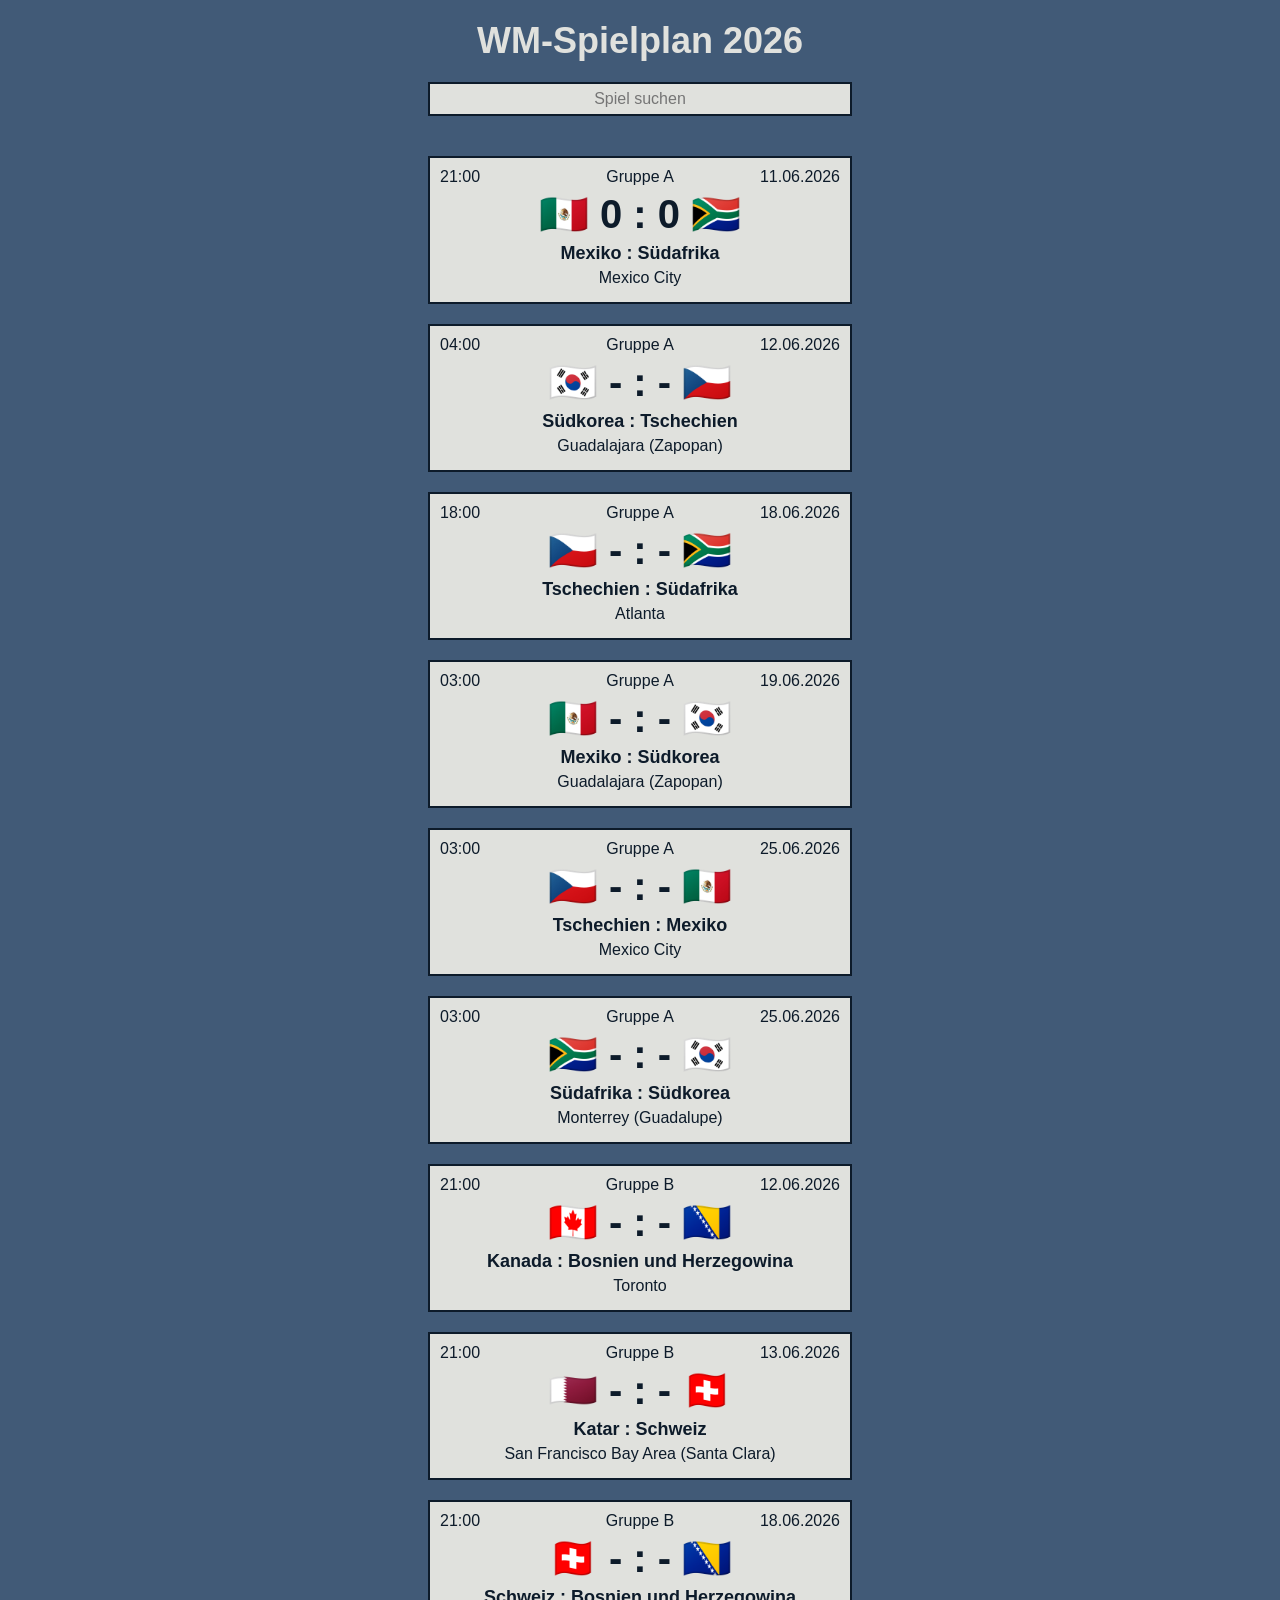
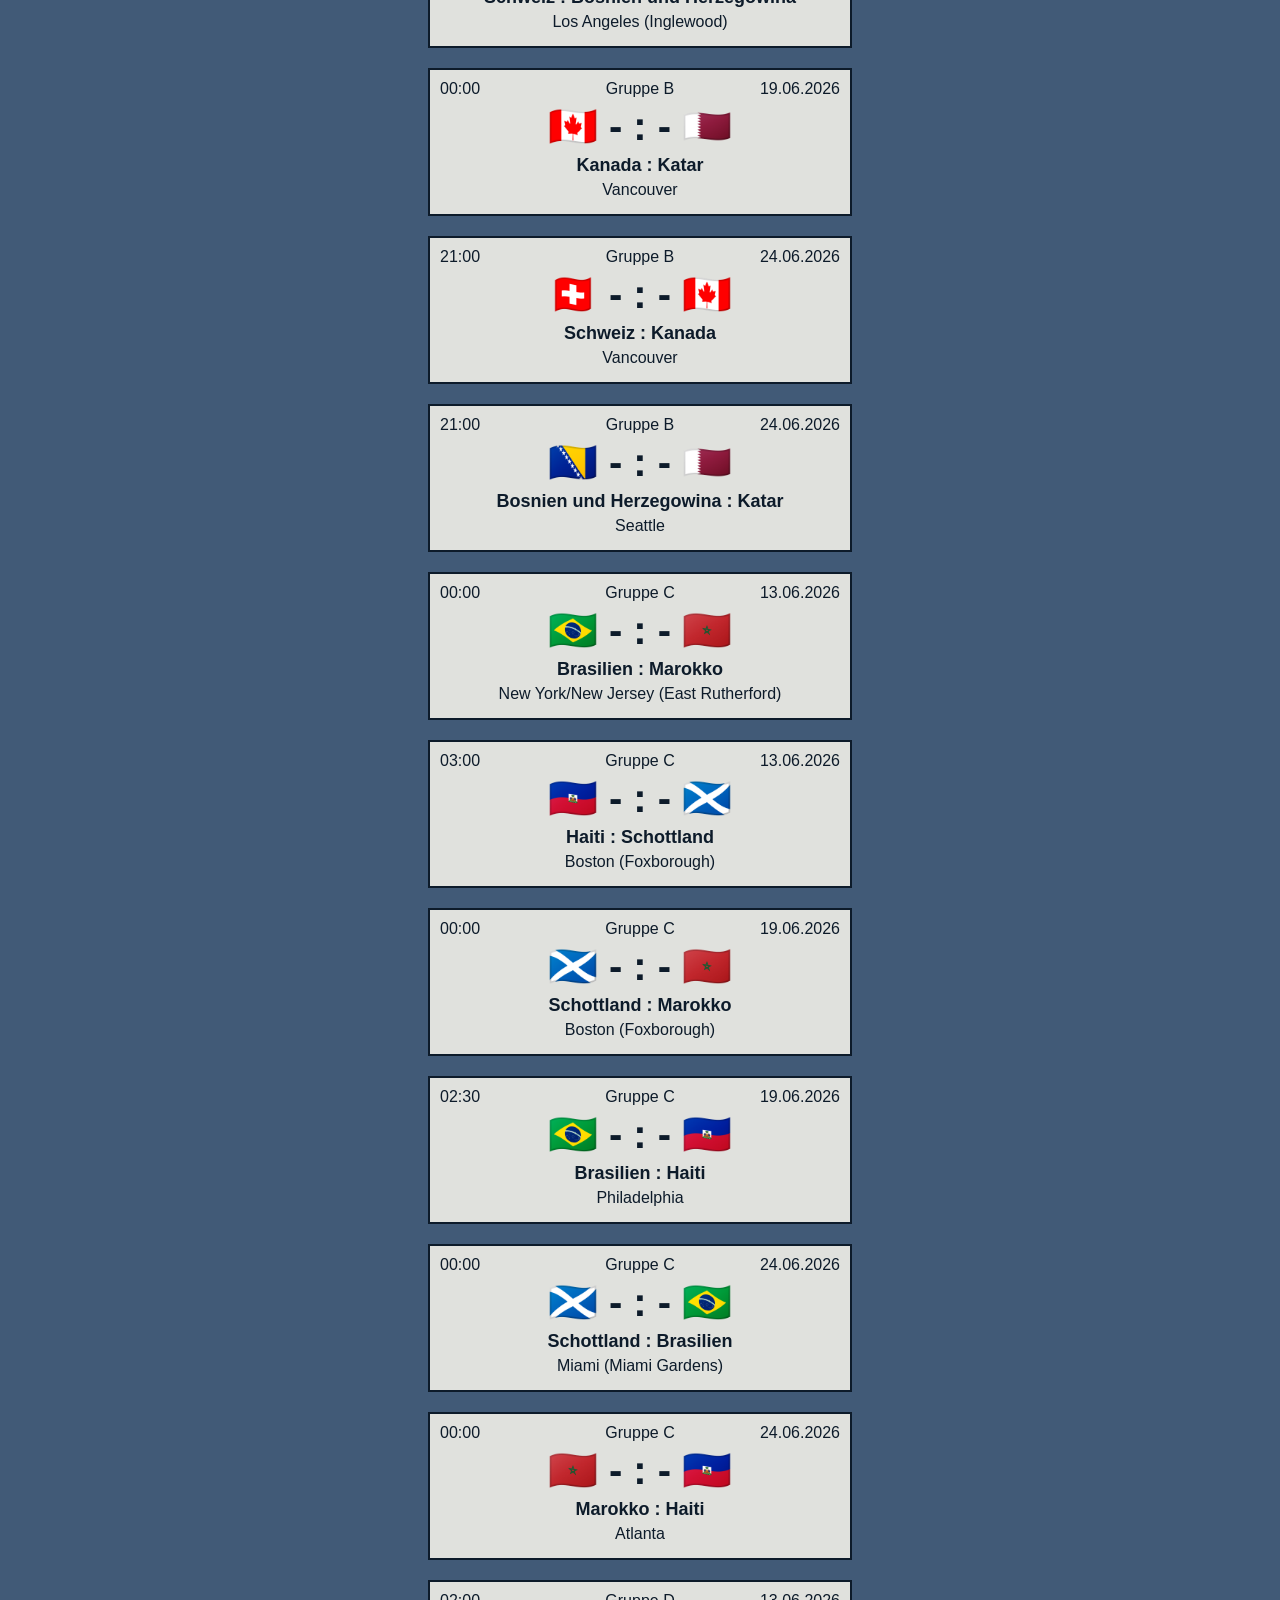
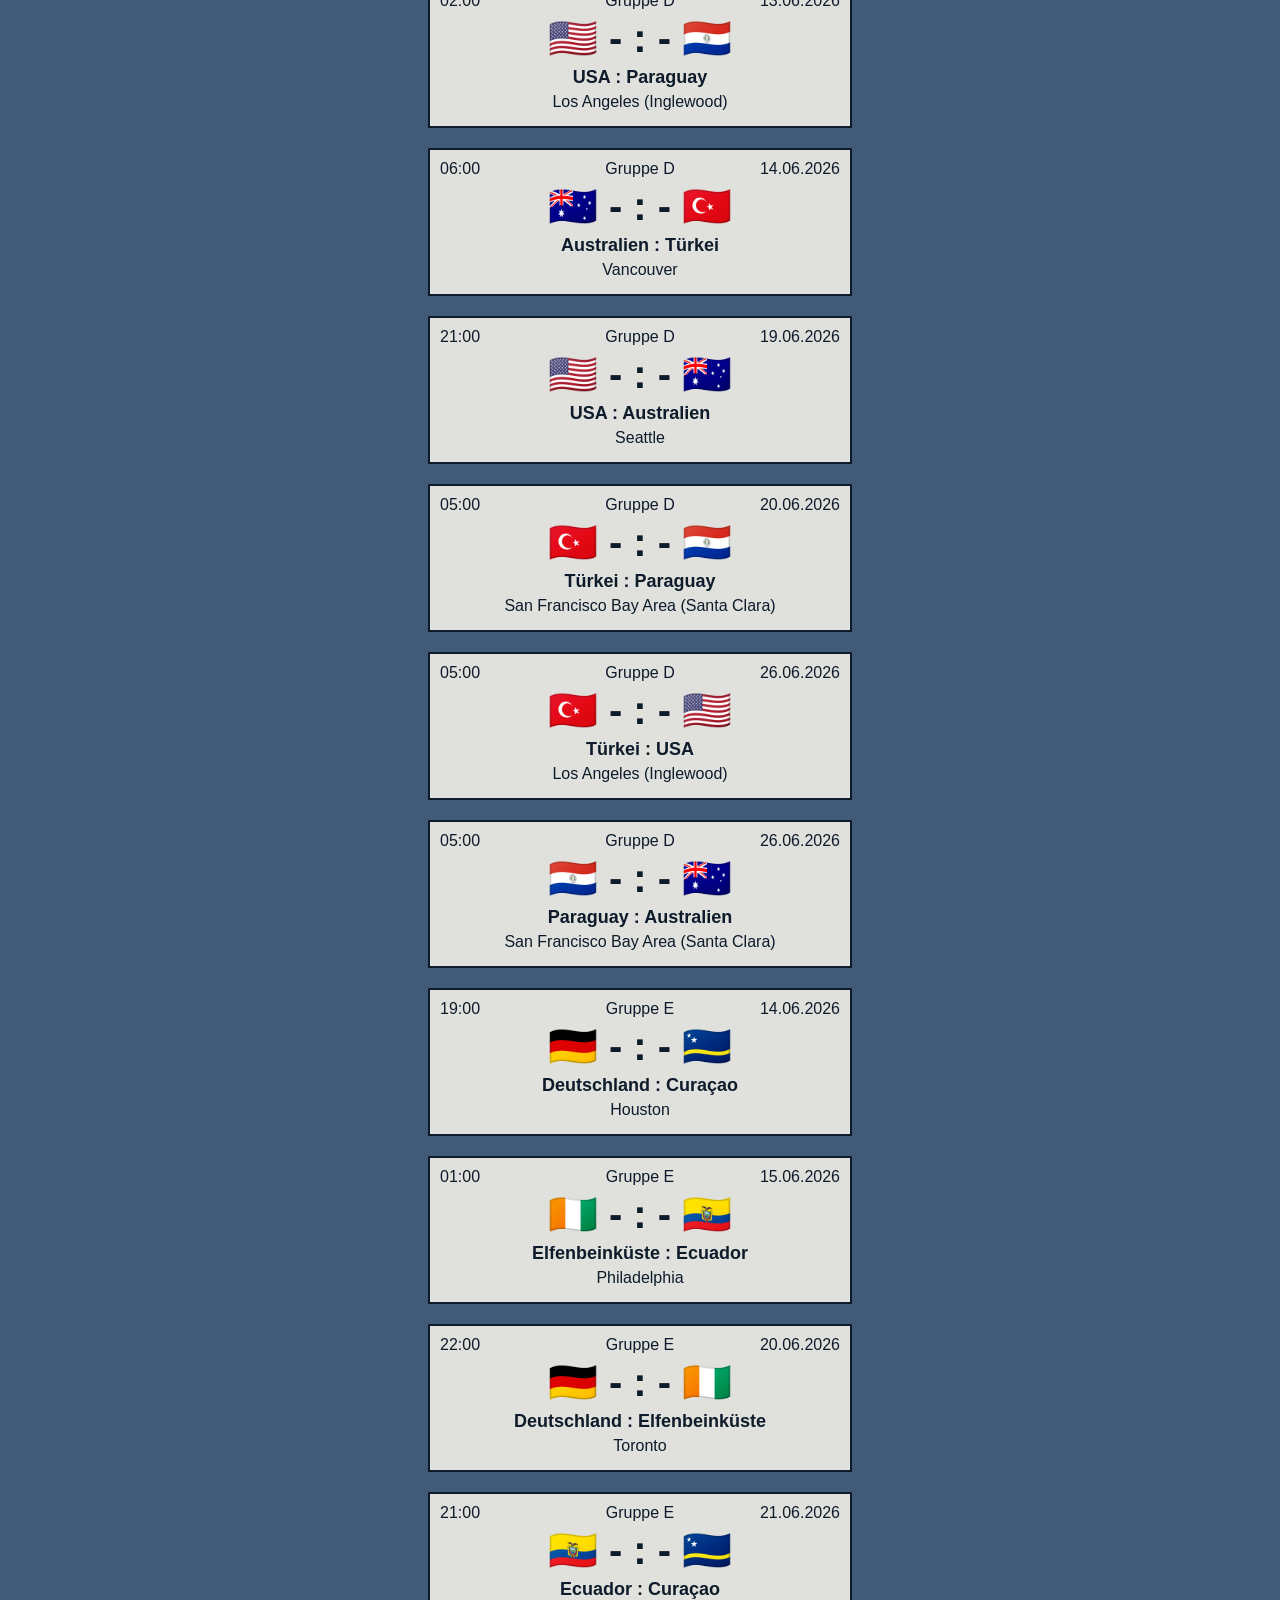
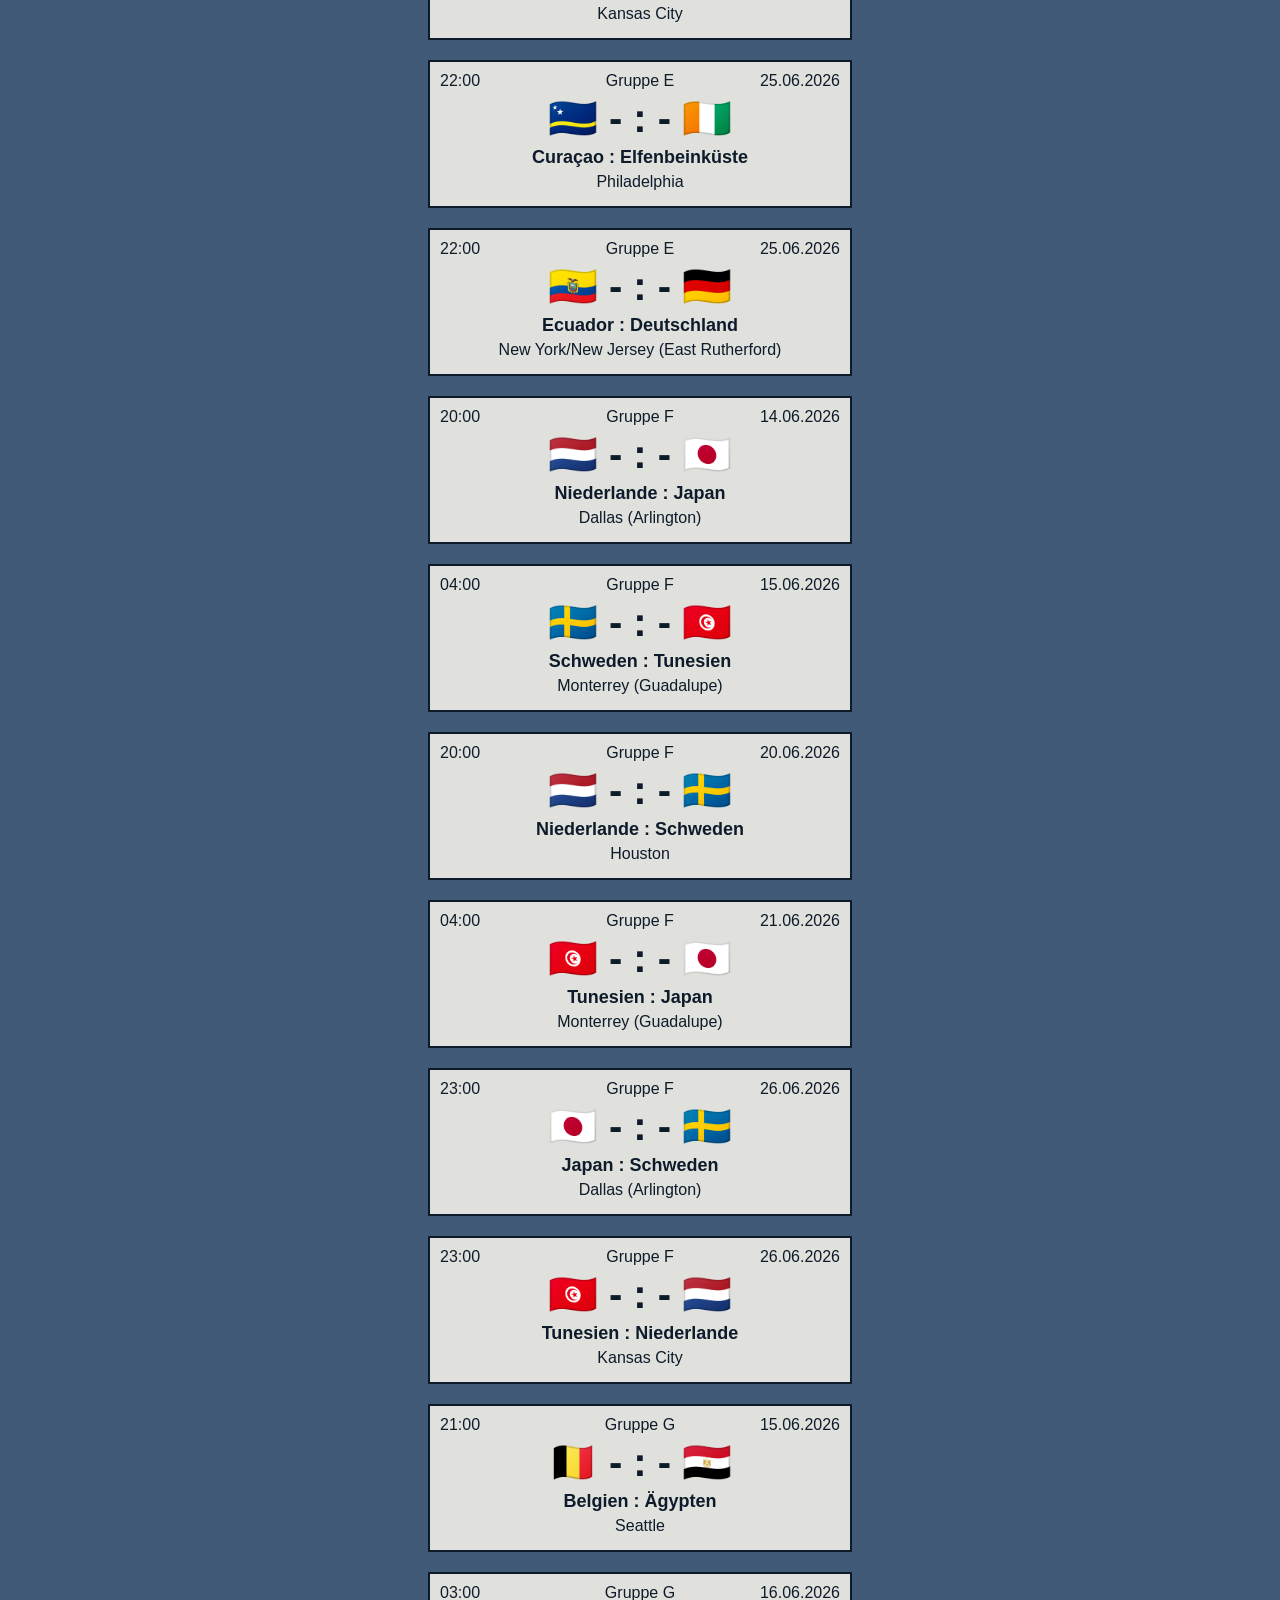
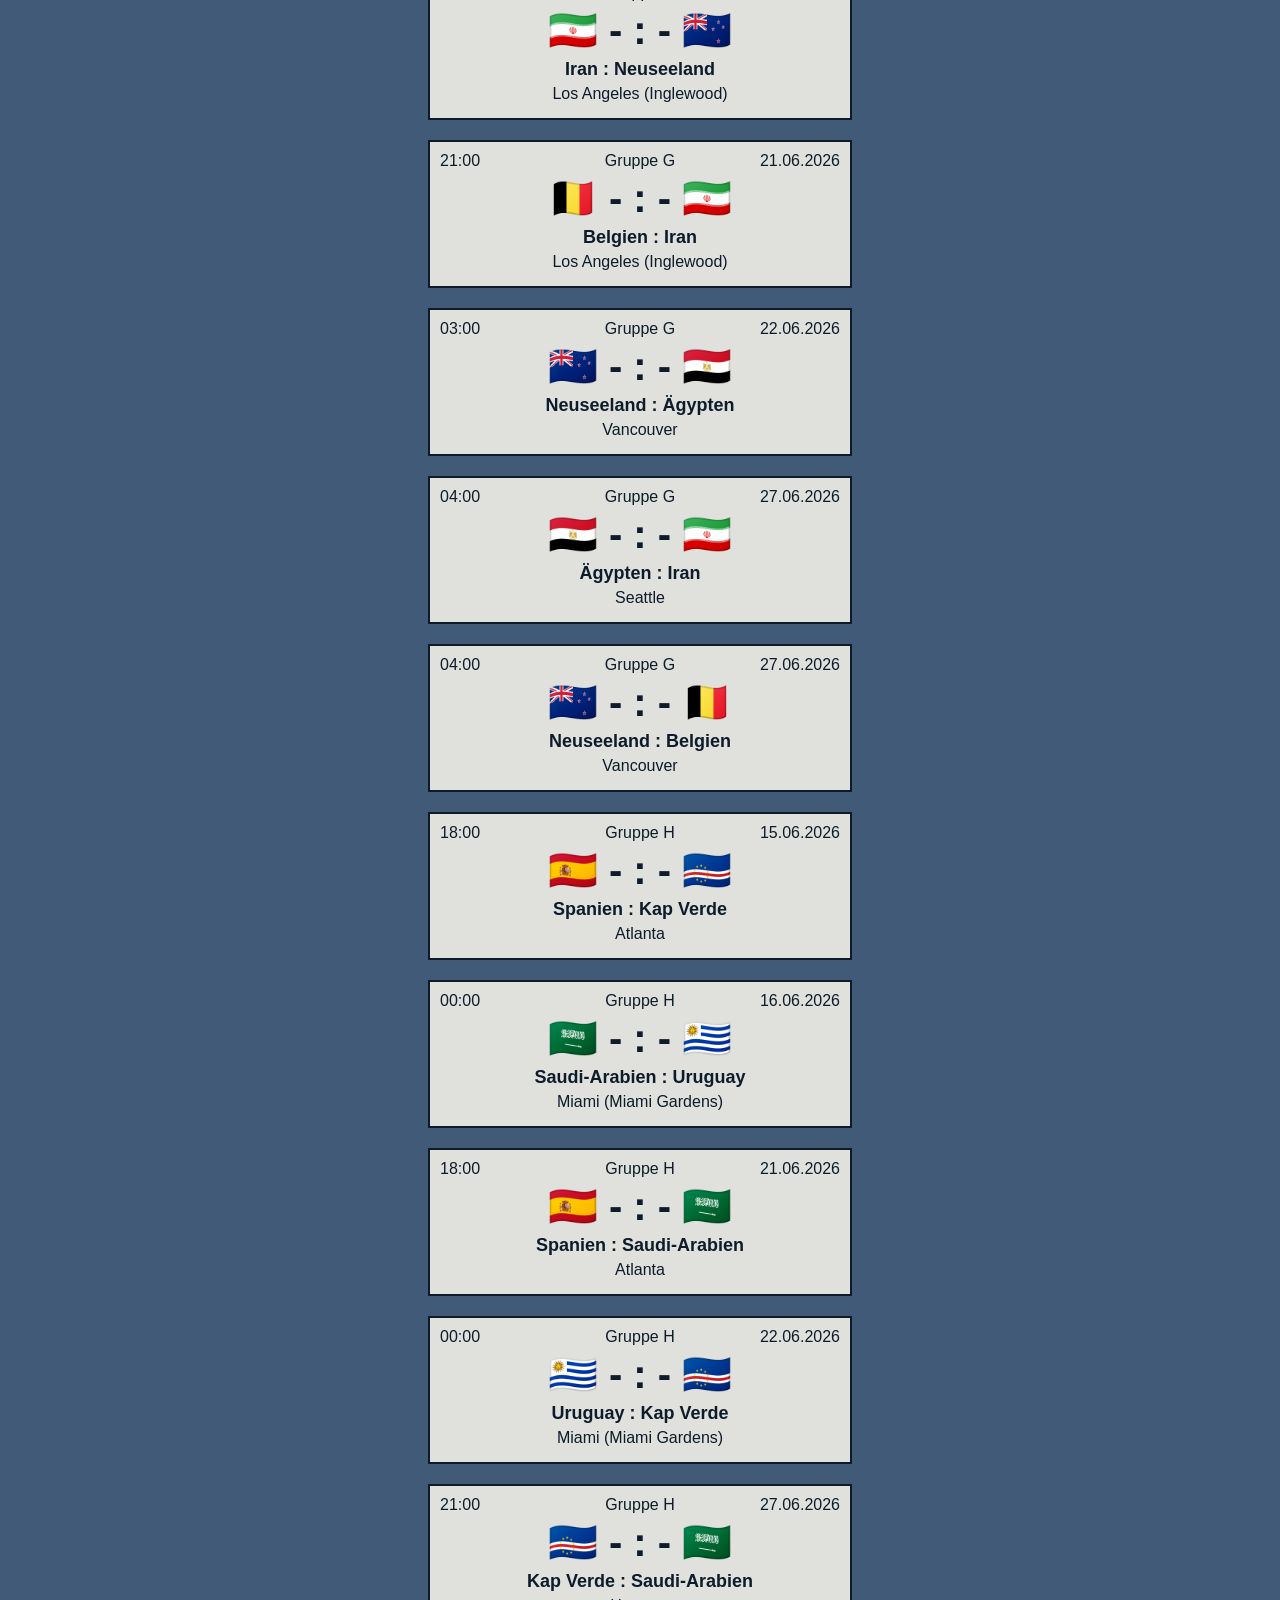
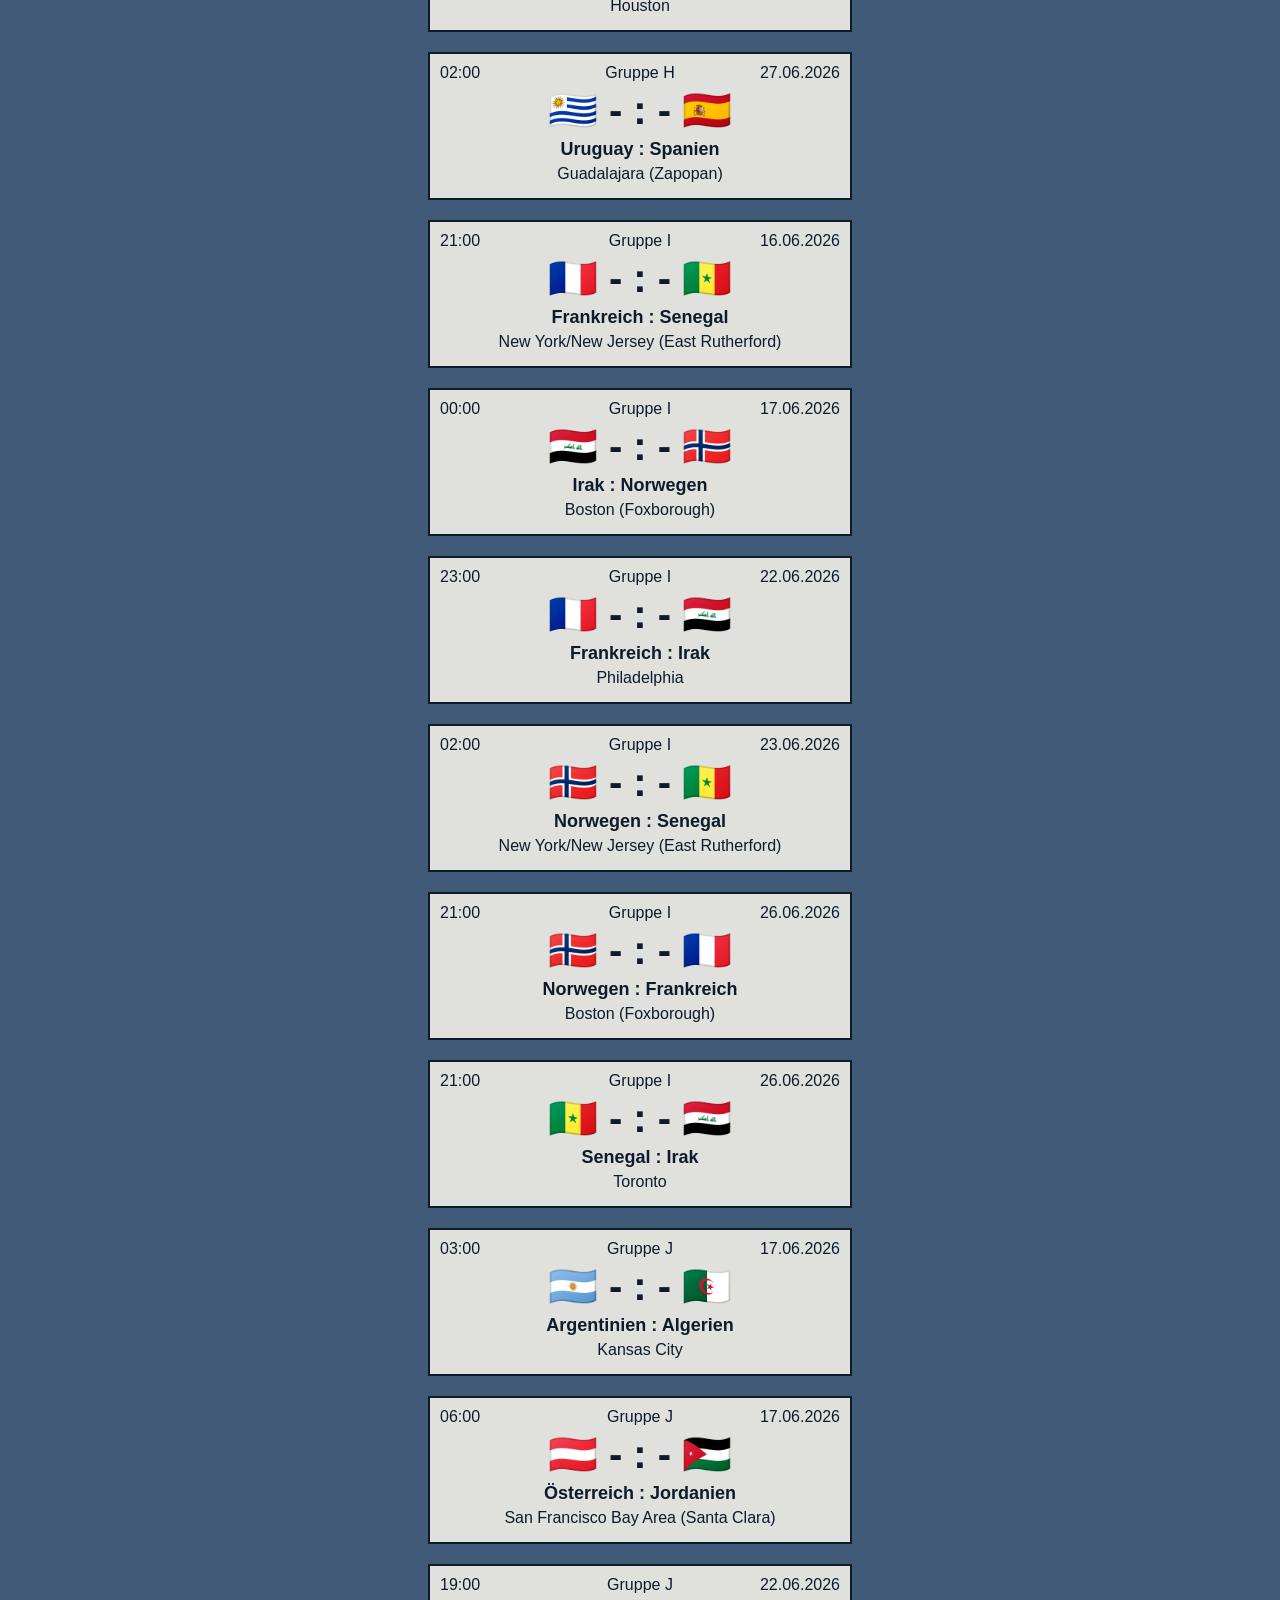
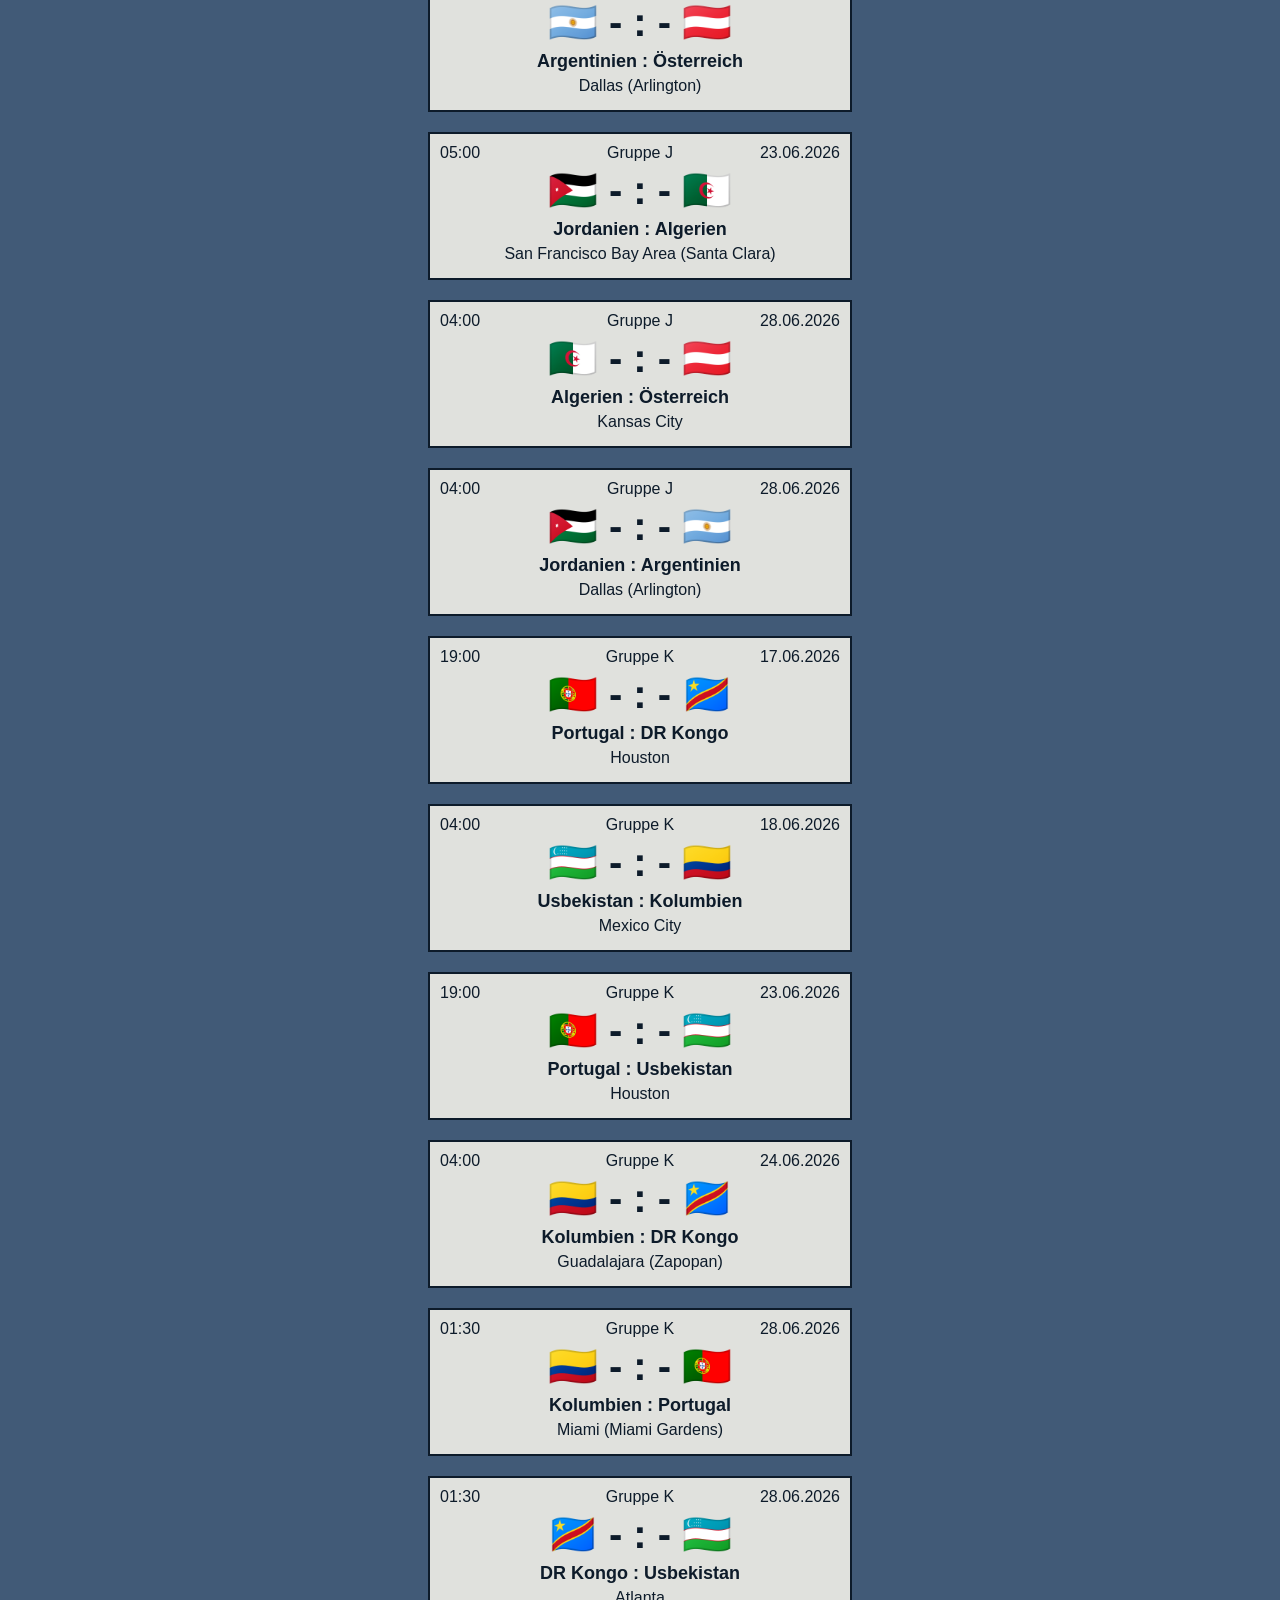
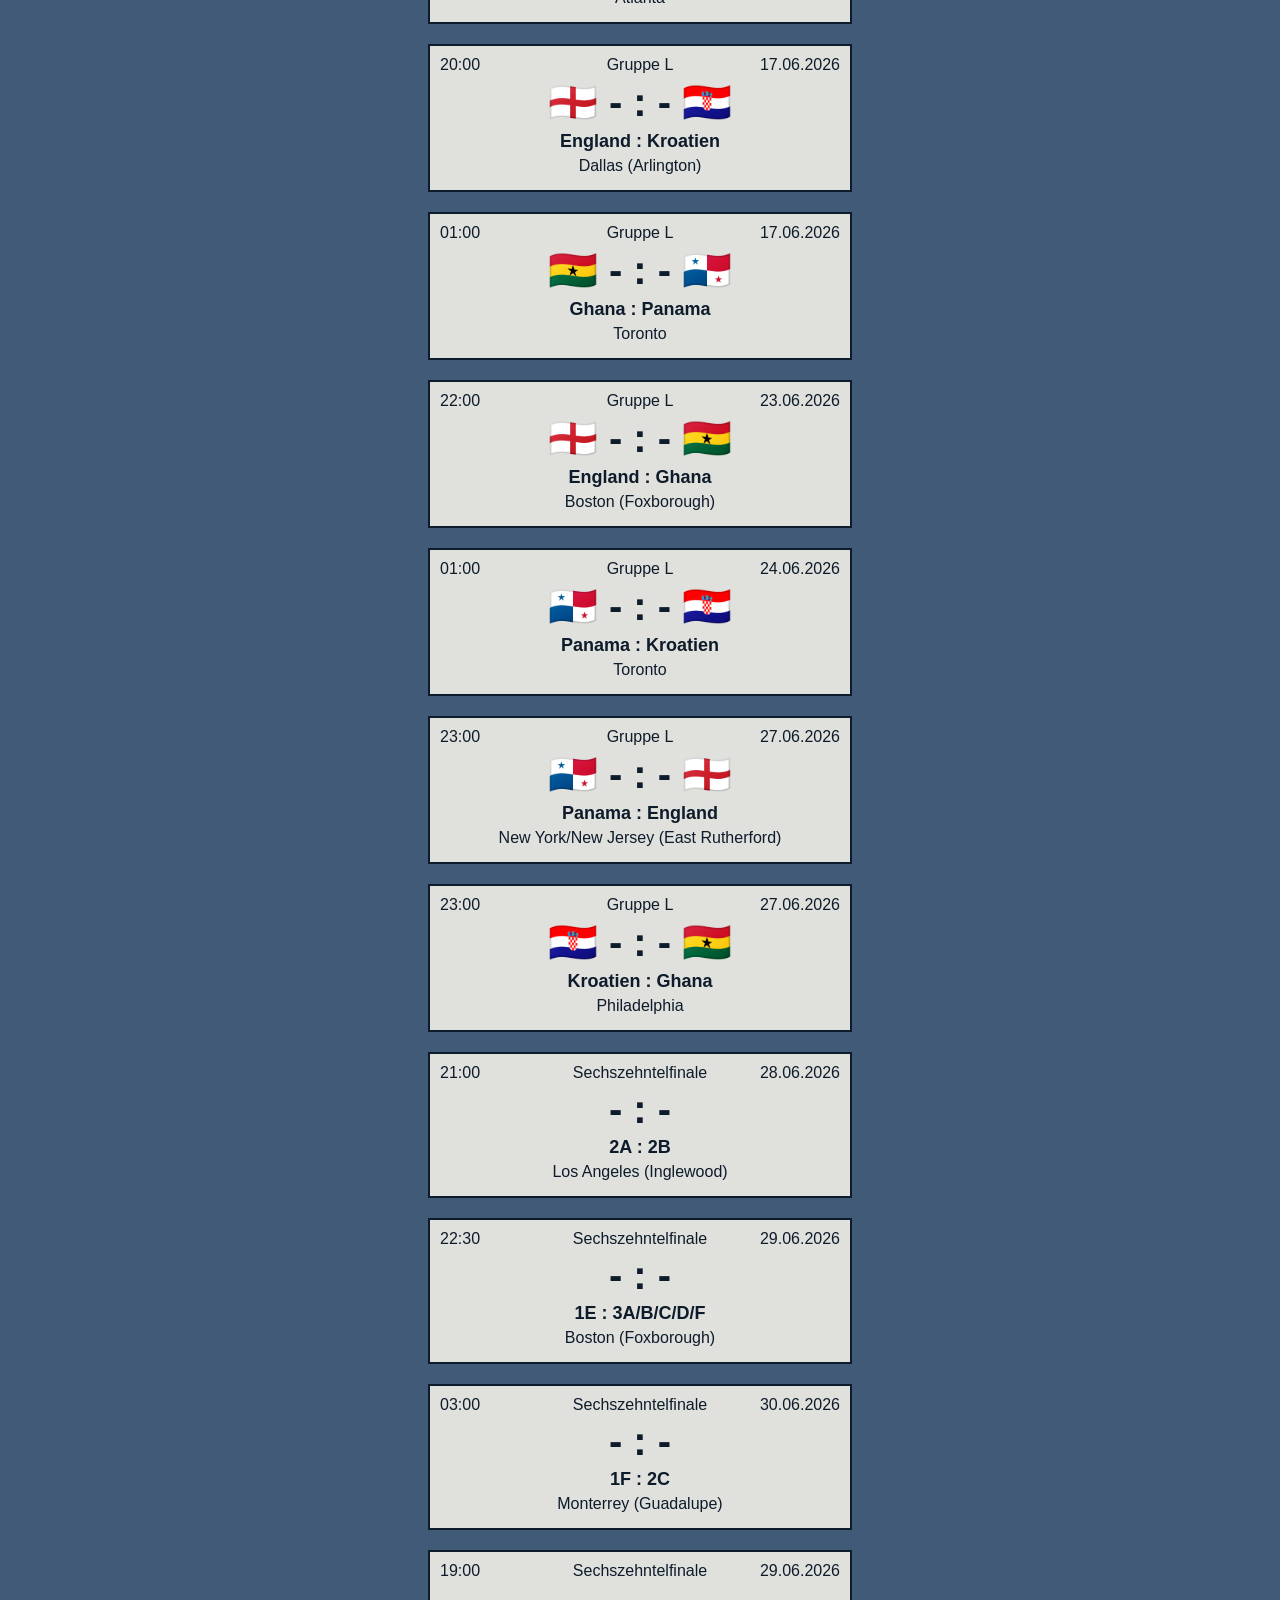
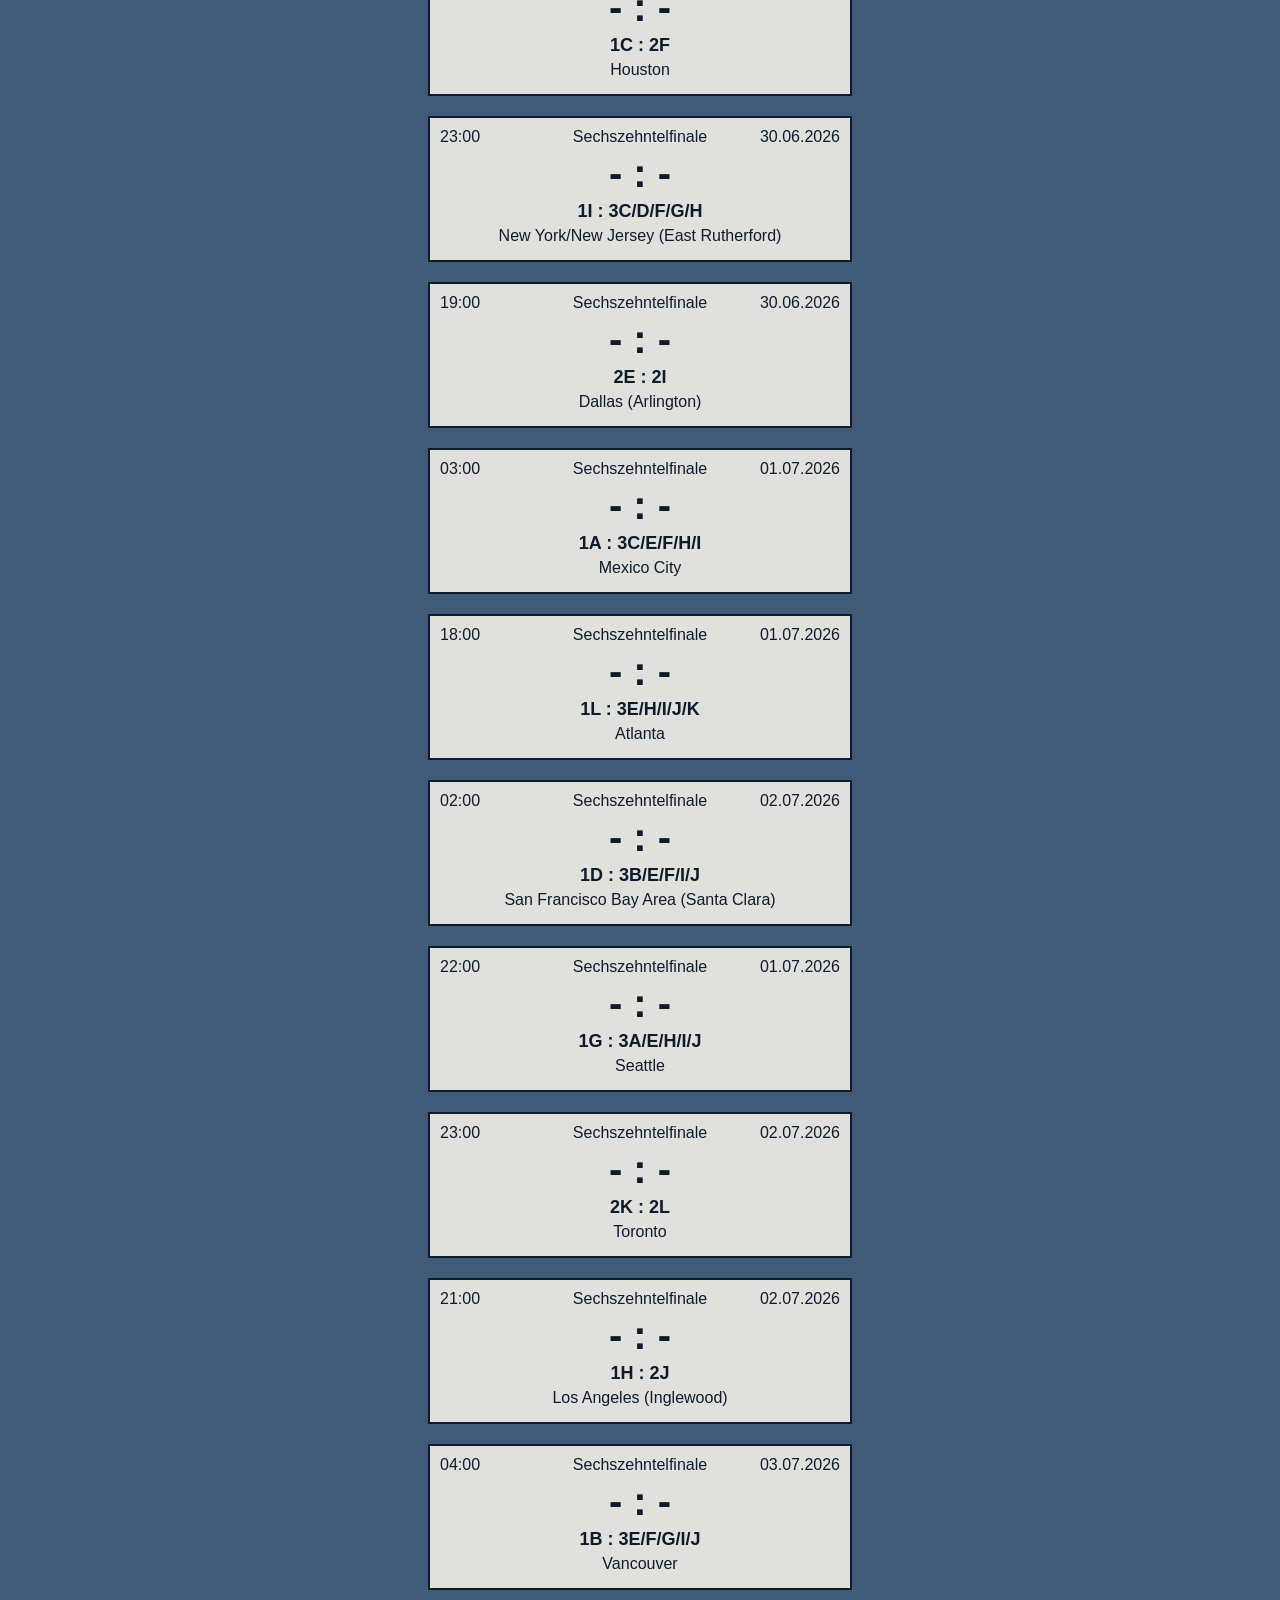
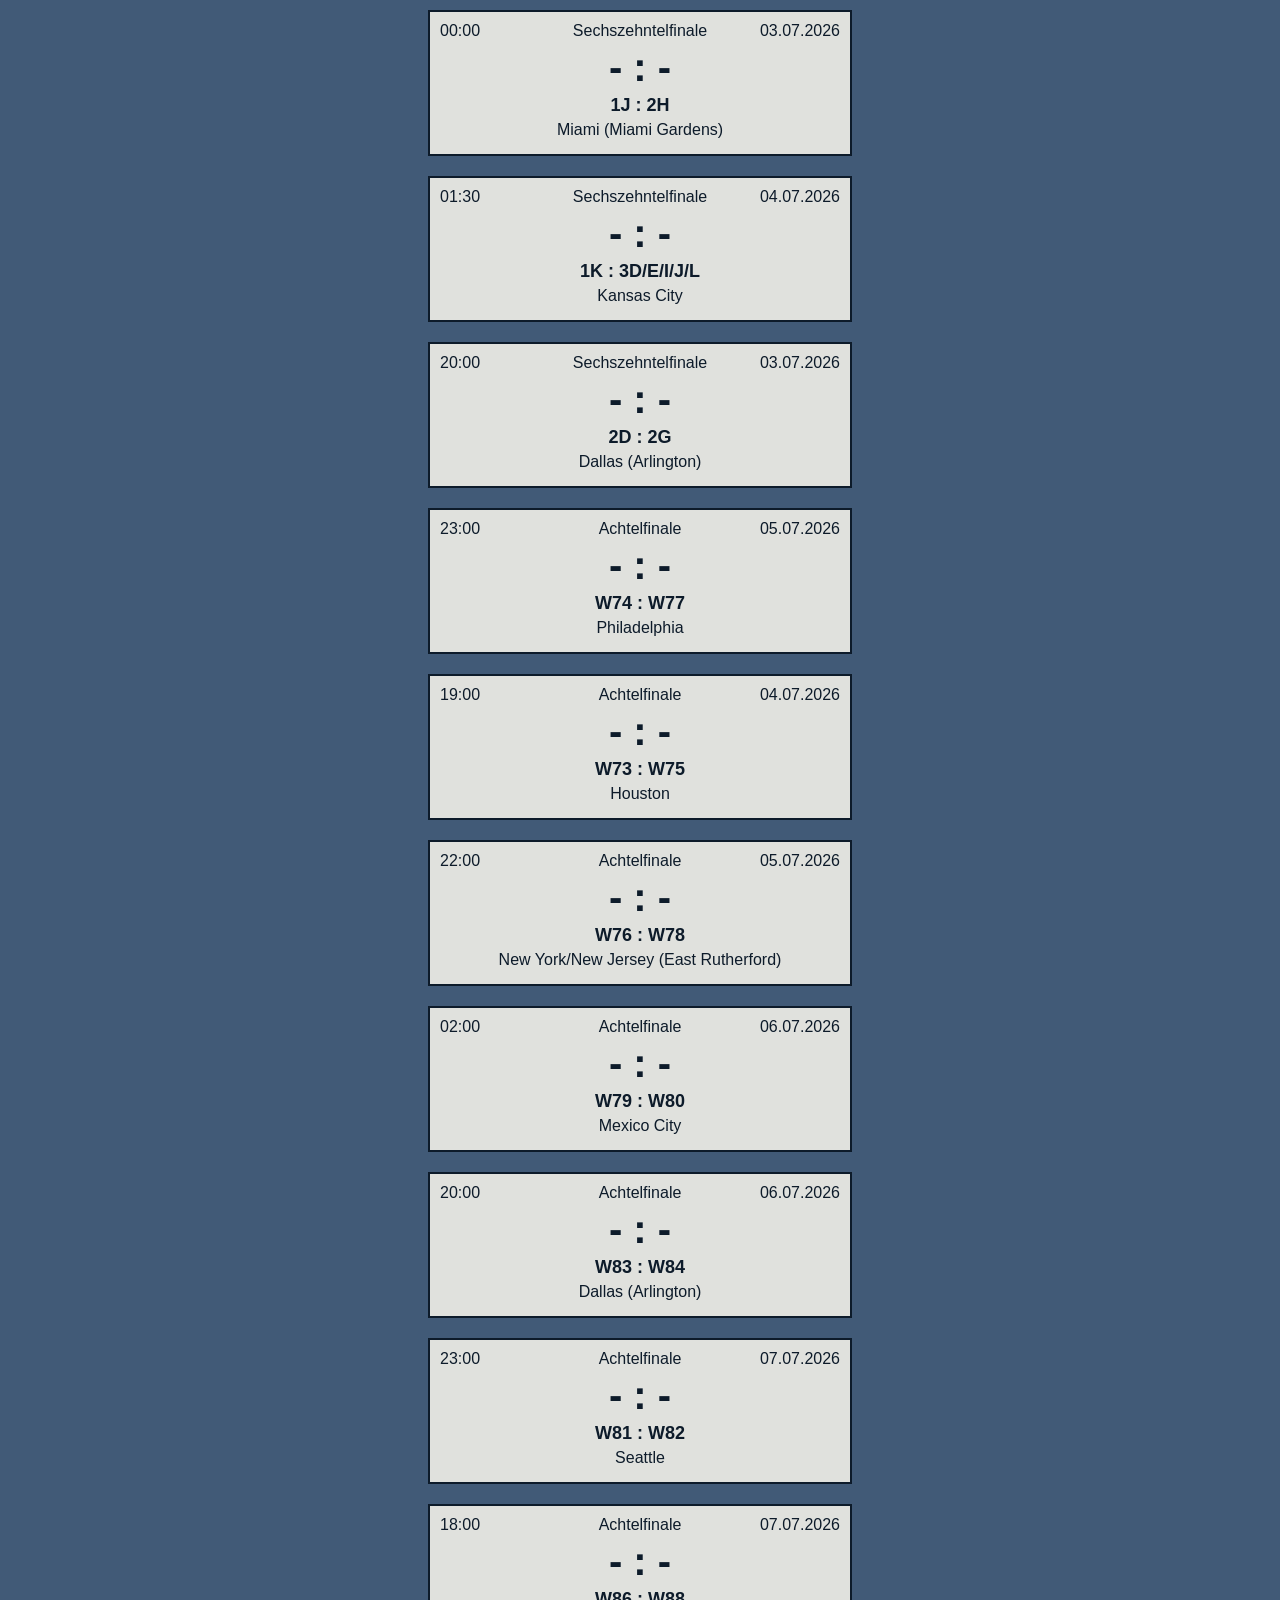
==== index.html @ e2667f1f "basic website structure" ====
<!doctype html>
<html lang="de">
  <head>
    <meta charset="UTF-8" />
    <meta name="viewport" content="width=device-width, initial-scale=1.0" />
    <title>WM-Spielplan 2026</title>
    <link rel="stylesheet" href="style.css" />
    <script src="script.js" defer></script>
  </head>
  <body>
    <header>
      <h1>WM-Spielplan 2026</h1>
      <input id="search-input" type="text" placeholder="Spiel suchen" />
    </header>
    <main>
      <div id="matches-container"></div>
    </main>
  </body>
</html>
---- style.css ----
:root {
  --color-primary: #0d1b2a;
  --color-secondary: #e0e1dd;
  --color-background: #415a77;
}

body {
  margin: 0;
  min-height: 100vh;
  background-color: var(--color-background);
  display: flex;
  align-items: center;
  flex-direction: column;
  text-align: center;
  font-family: "Arial", sans-serif;
  color: var(--color-primary);
}

body h1 {
  margin: 20px 0;
  font-size: 36px;
  color: var(--color-secondary);
}

#search-input {
  width: 400px;
  height: 10px;
  padding: 10px;
  margin-bottom: 20px;
  font-size: 16px;
  text-align: center;
  background-color: var(--color-secondary);
  border: 2px solid var(--color-primary);
}
.match-card {
  background-color: var(--color-secondary);
  width: 400px;
  padding: 10px;
  margin: 20px;
  border: 2px solid var(--color-primary);
}

.match-card h2 {
  margin: 5px 0;
  font-size: 40px;
}

.match-card h4 {
  margin: 5px 0;
  font-size: 18px;
}

.match-card p {
  margin: 5px 0;
  font-size: 16px;
}

.card-header {
  position: relative;
  display: flex;
  justify-content: space-between;
  align-items: center;
}

.time {
  justify-content: left;
}

.round {
  position: absolute;
  left: 50%;
  transform: translateX(-50%);
}

.date {
  justify-content: right;
}
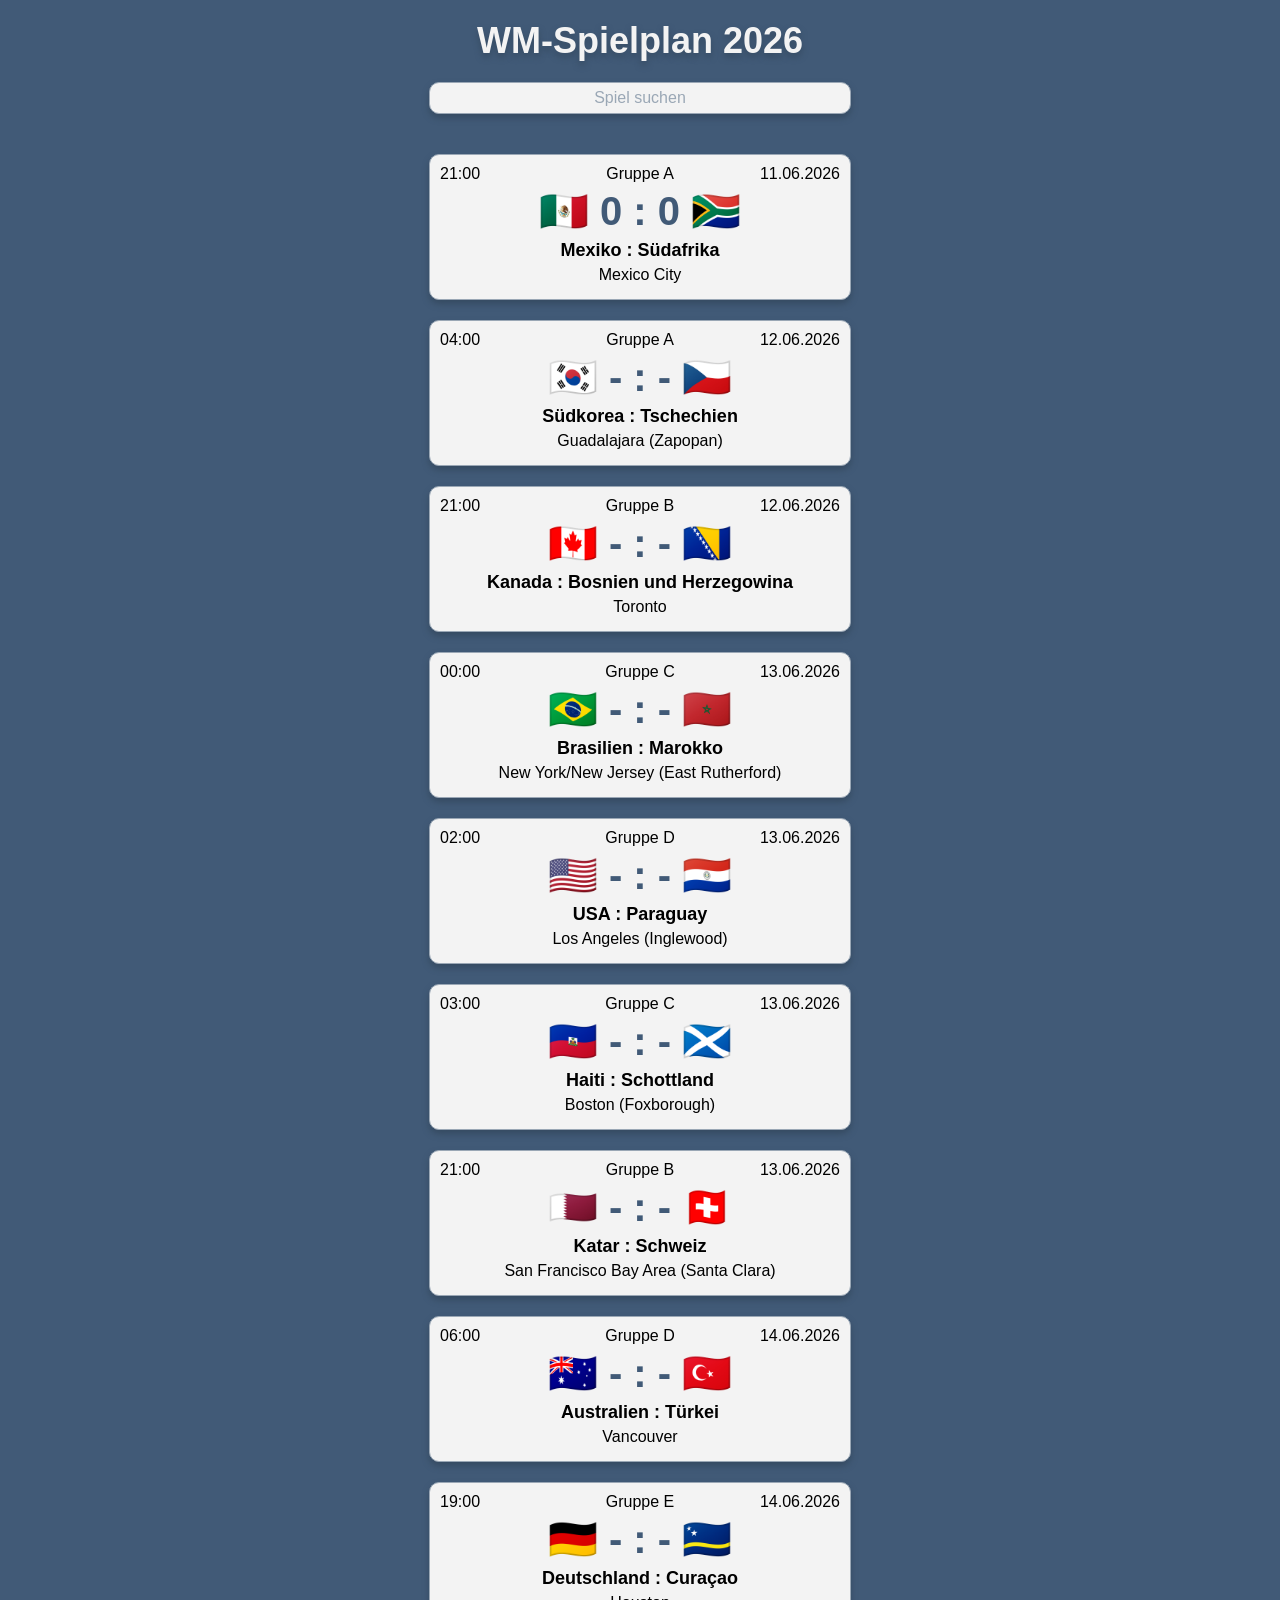
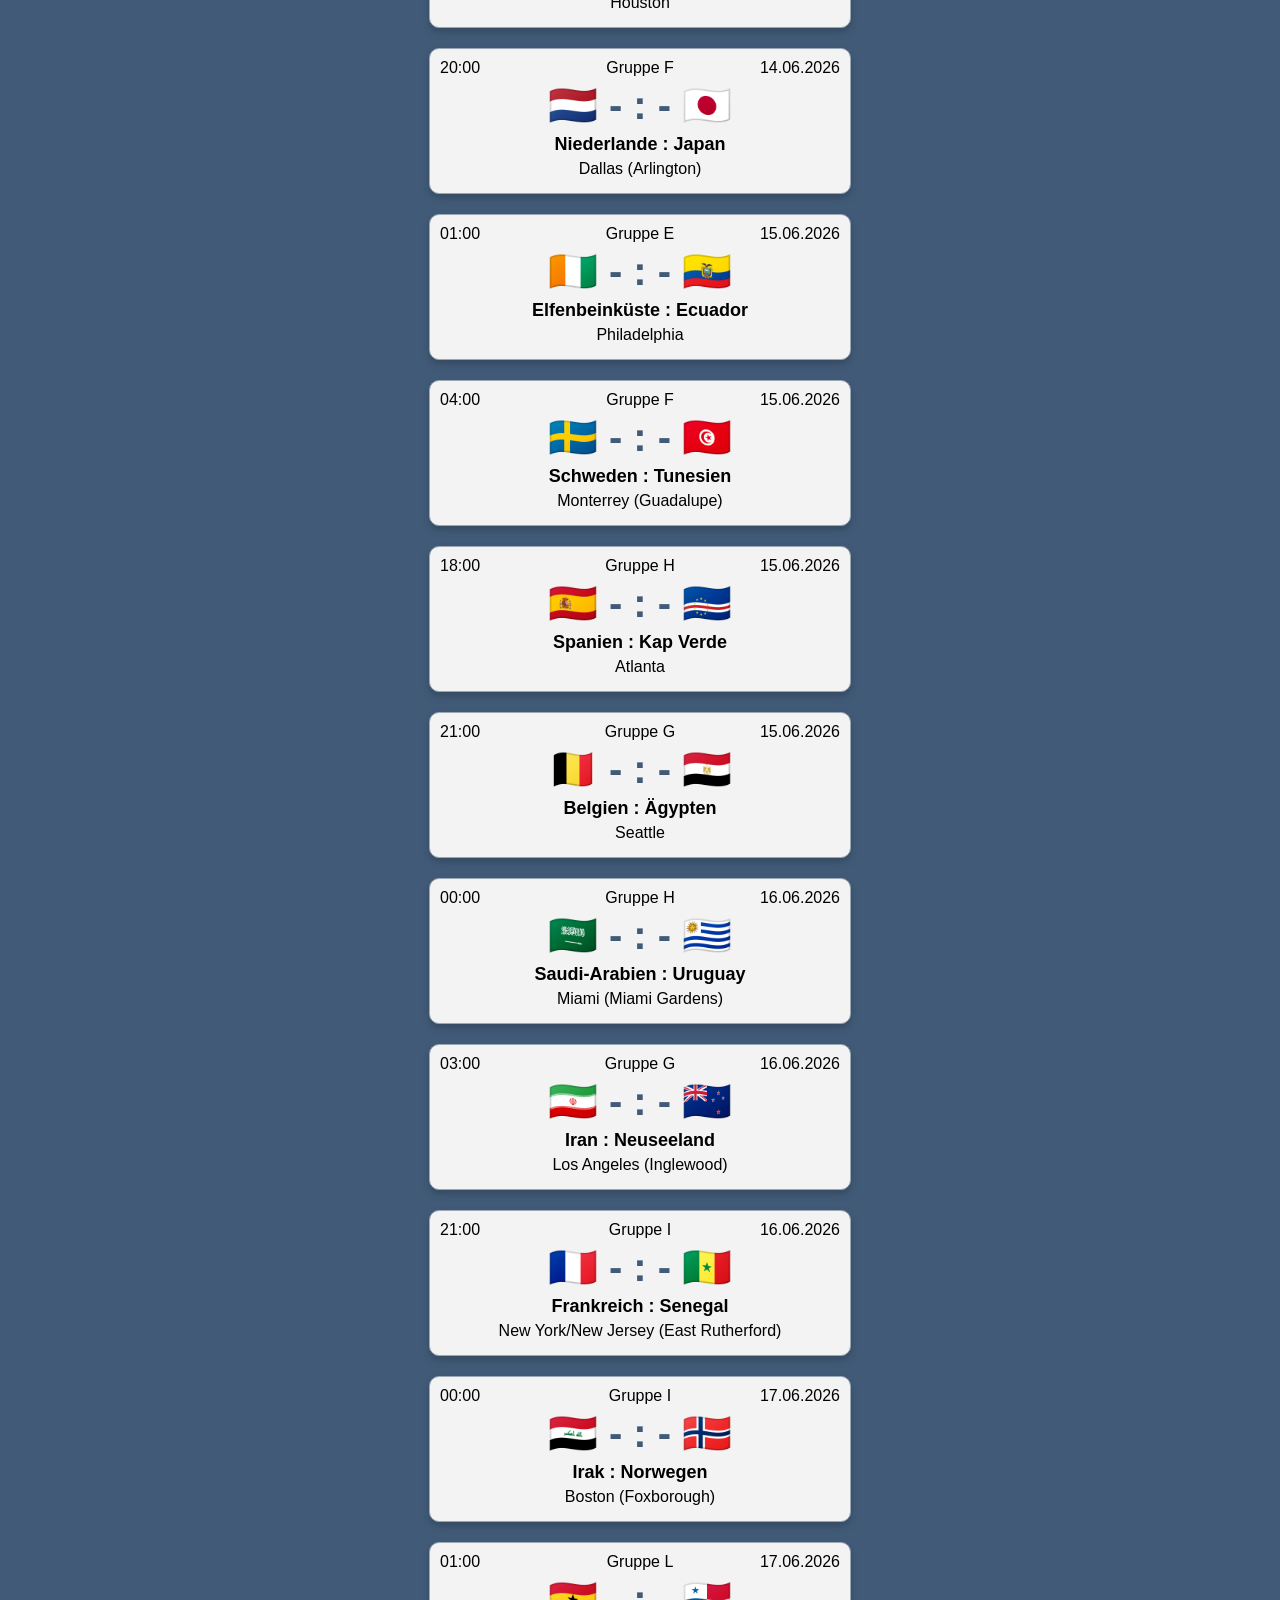
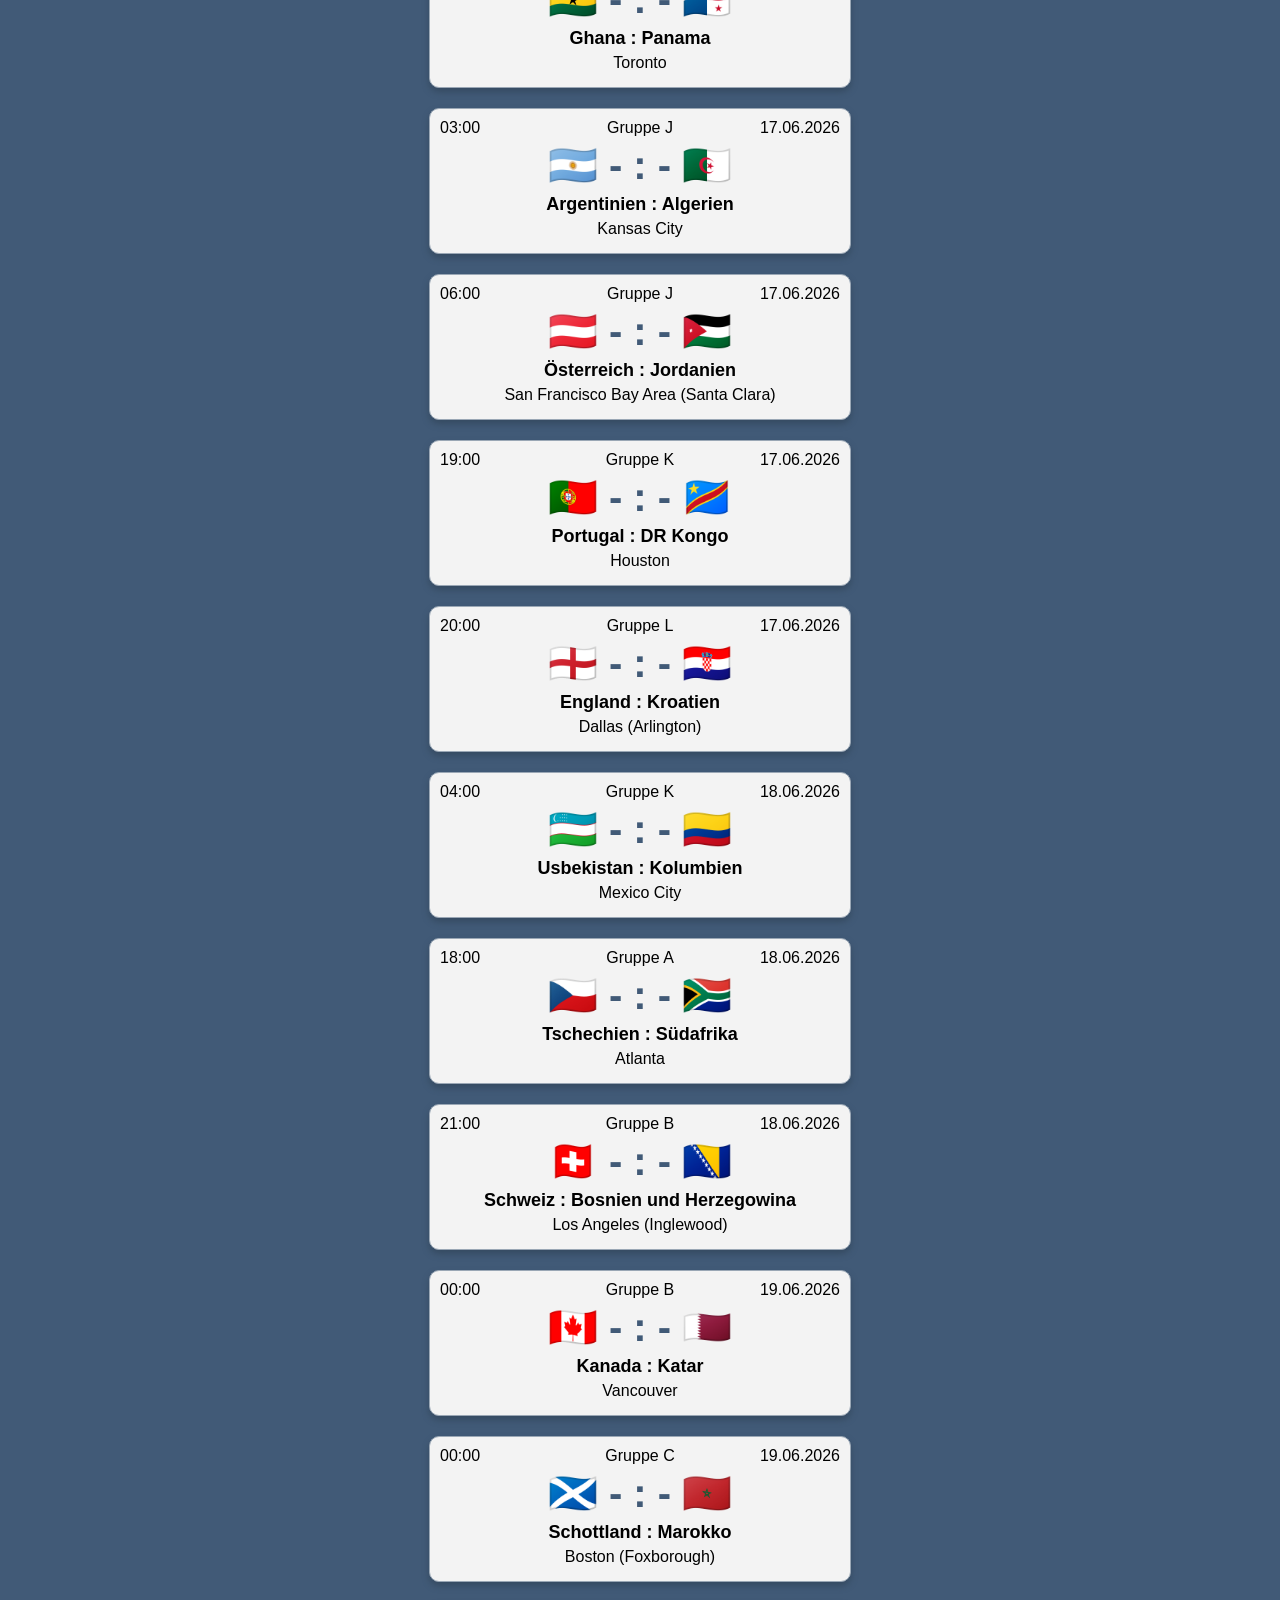
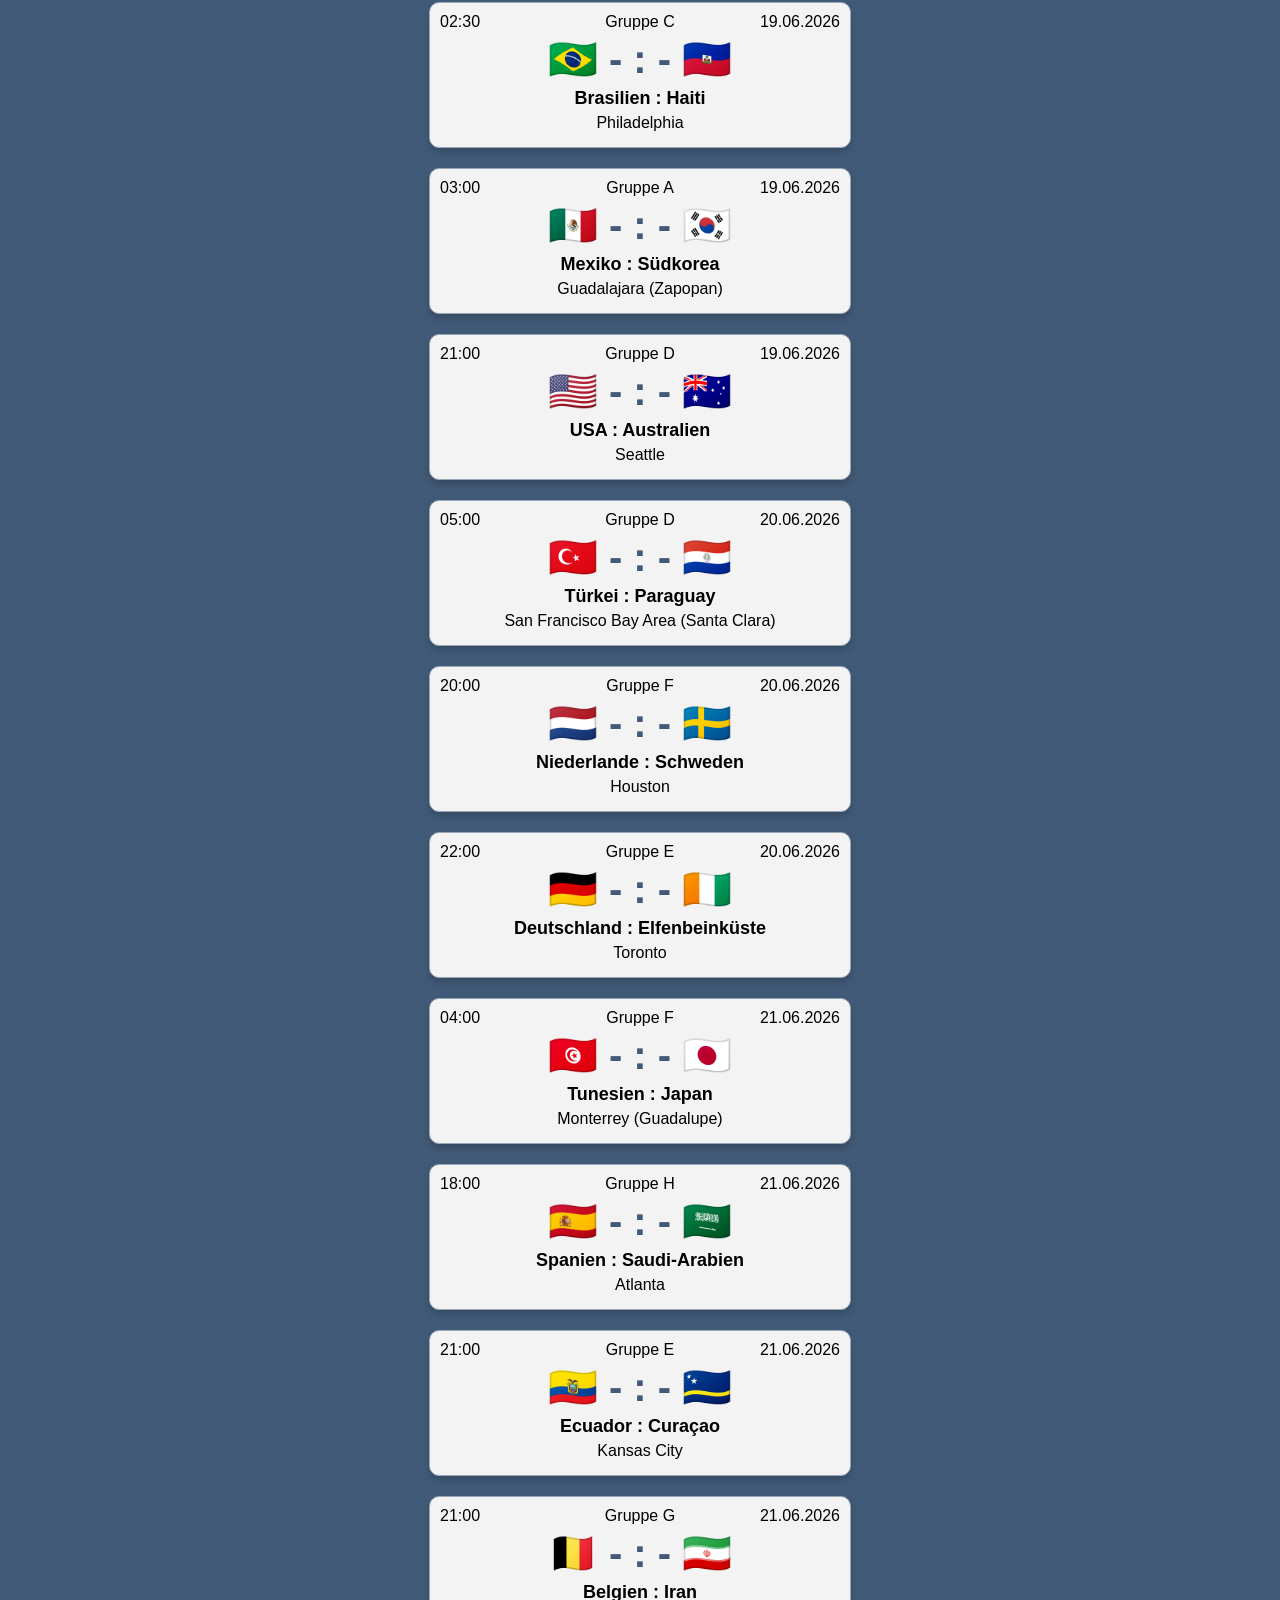
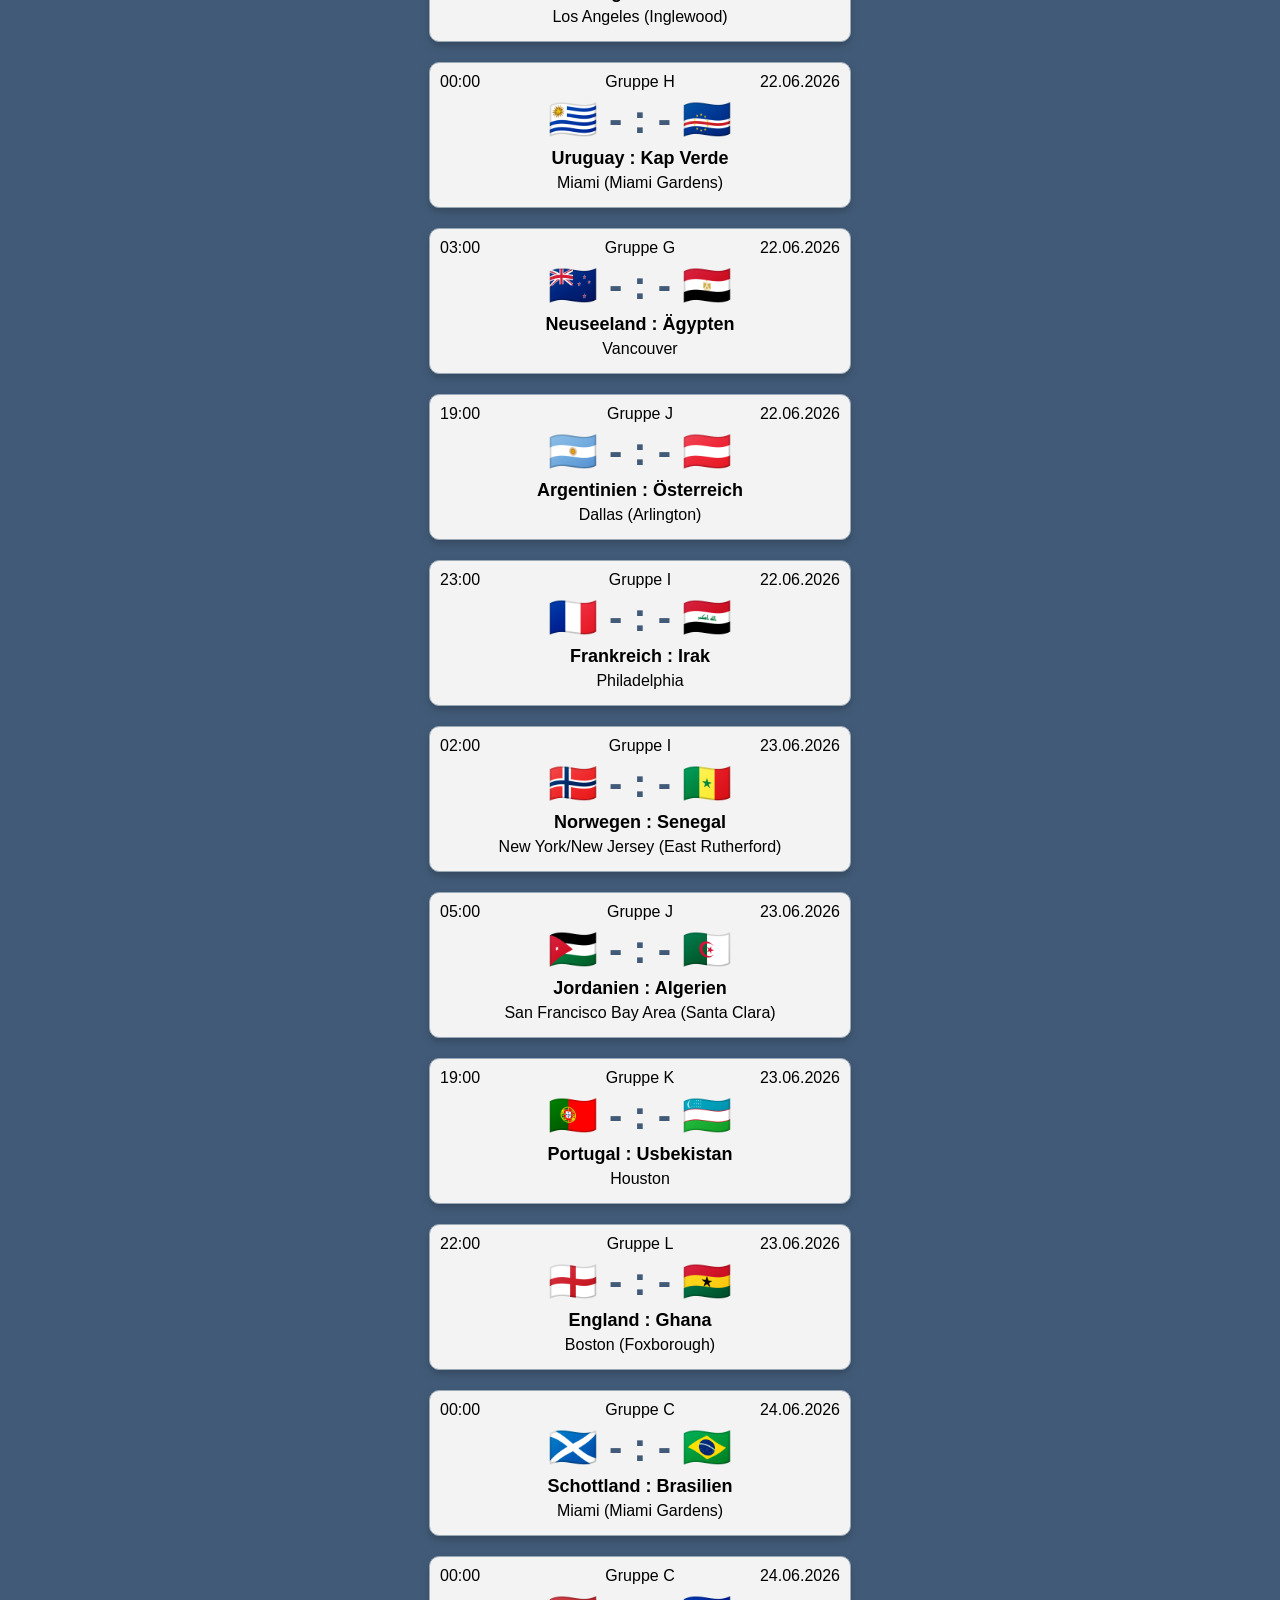
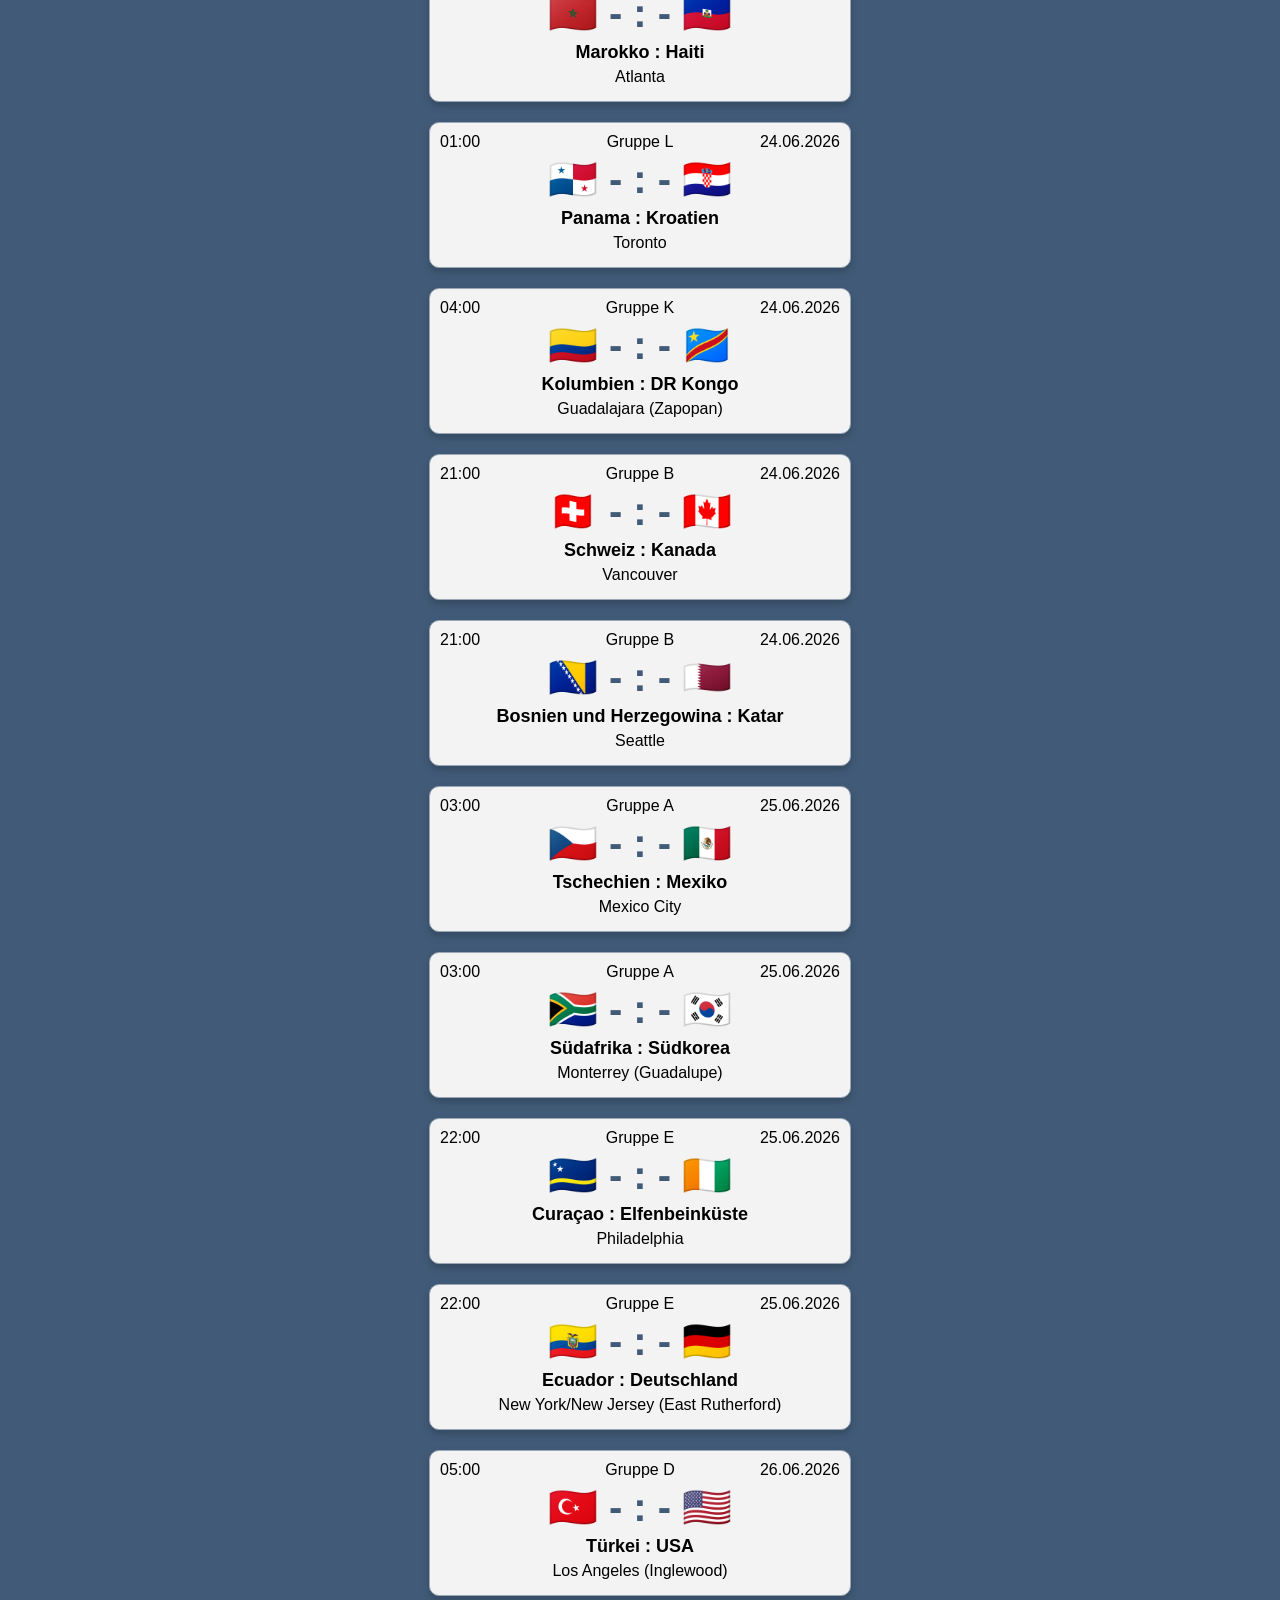
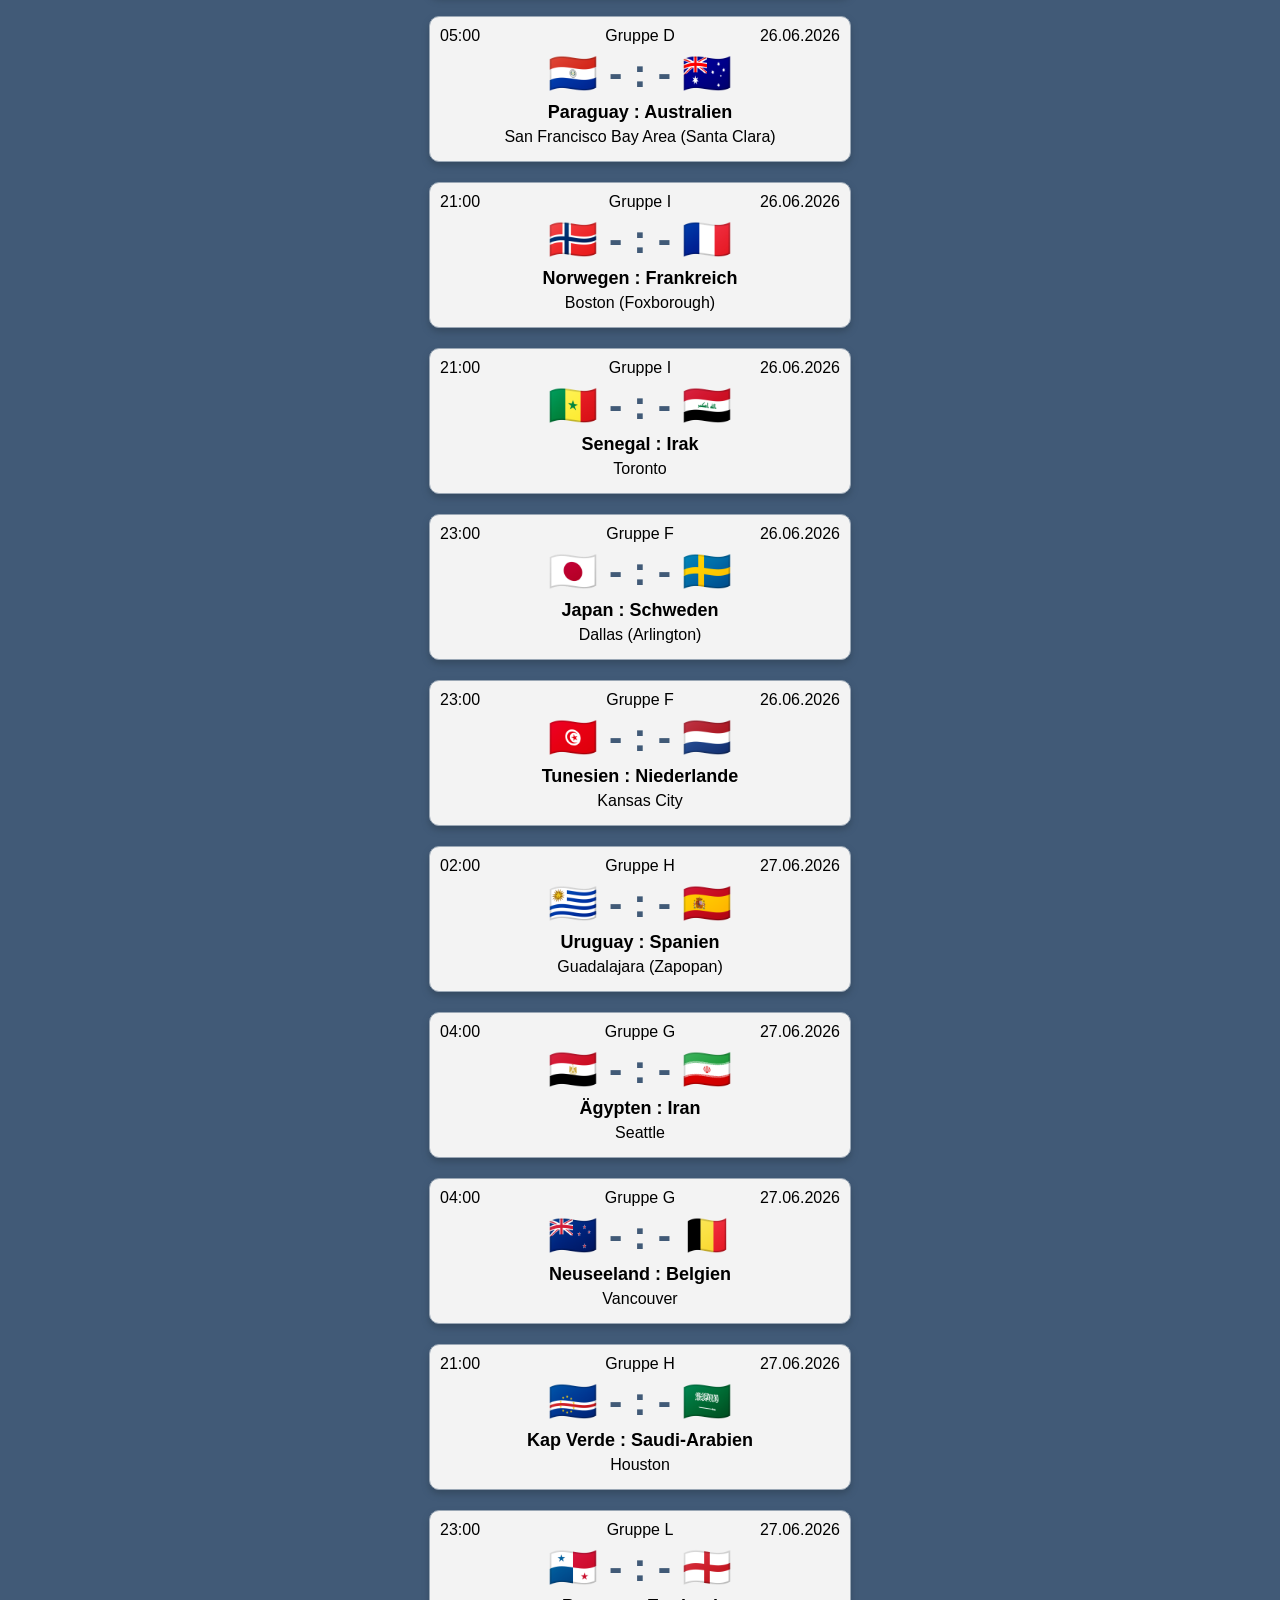
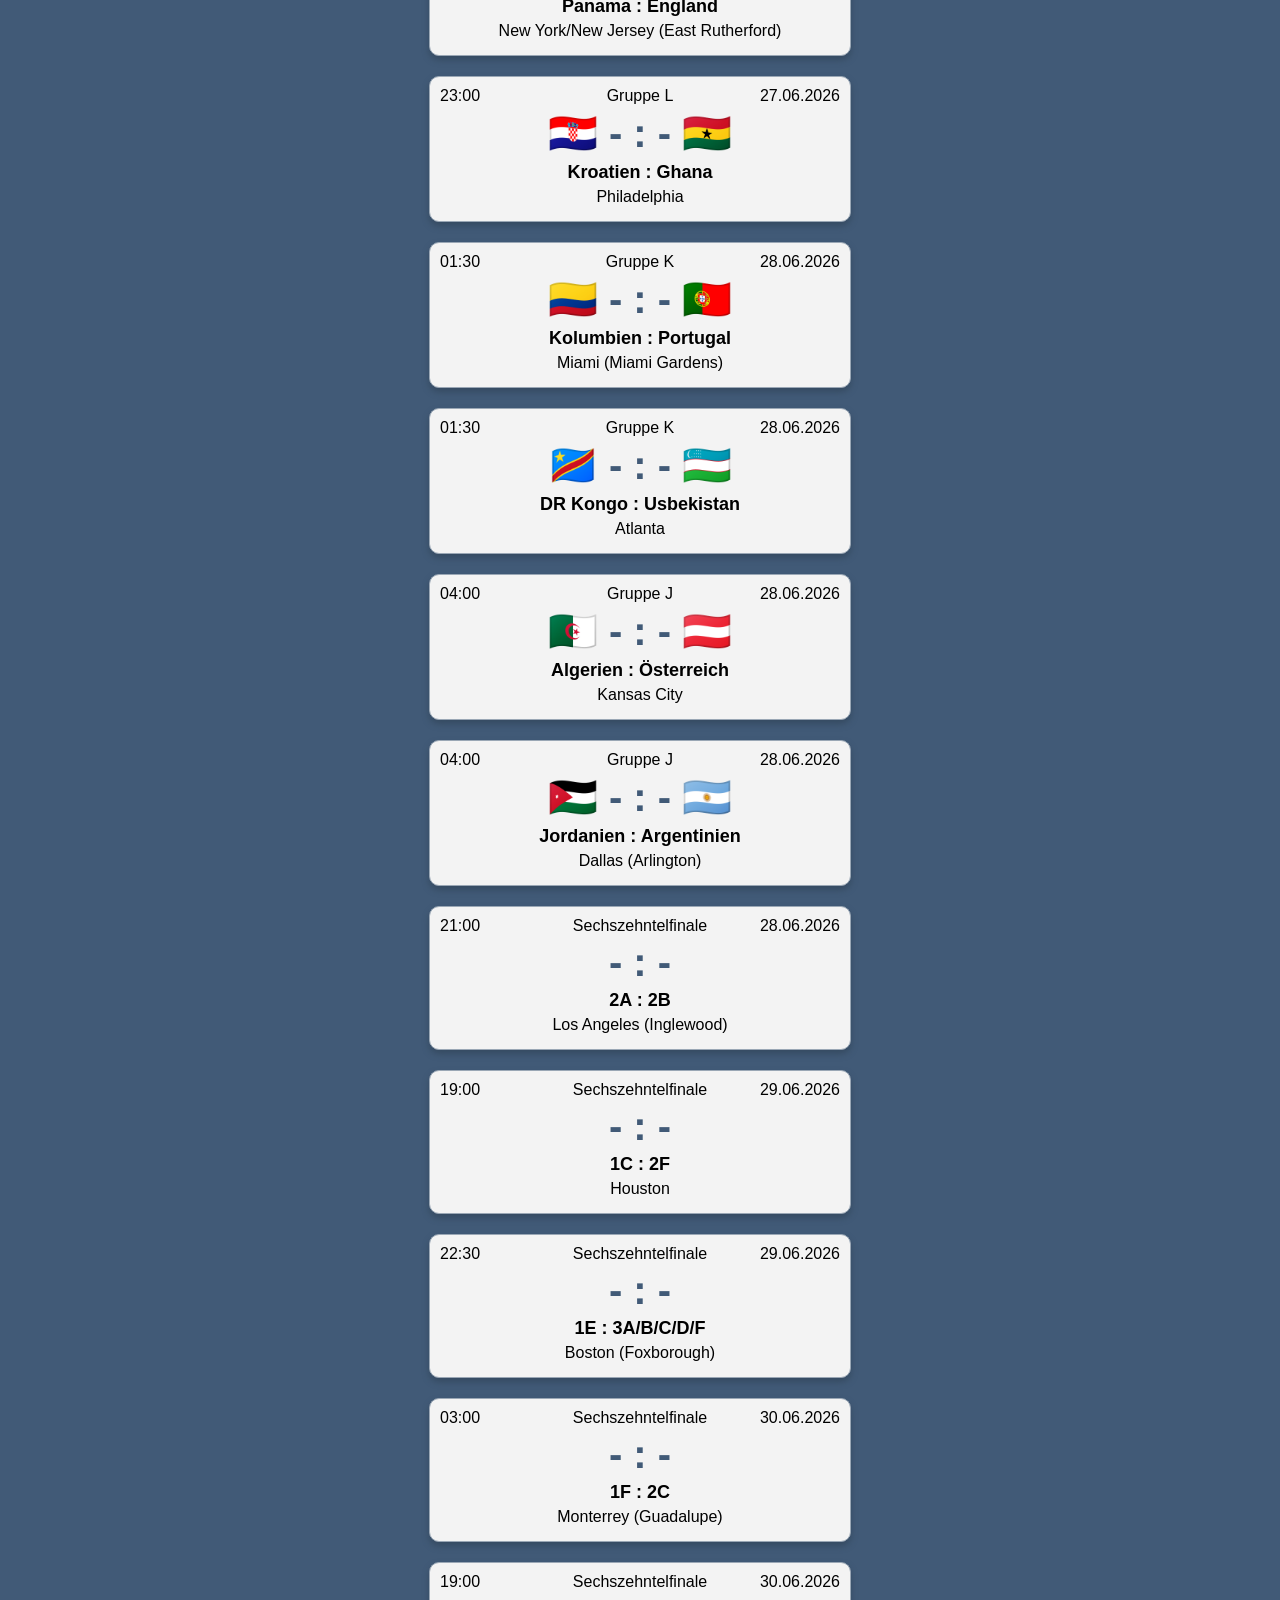
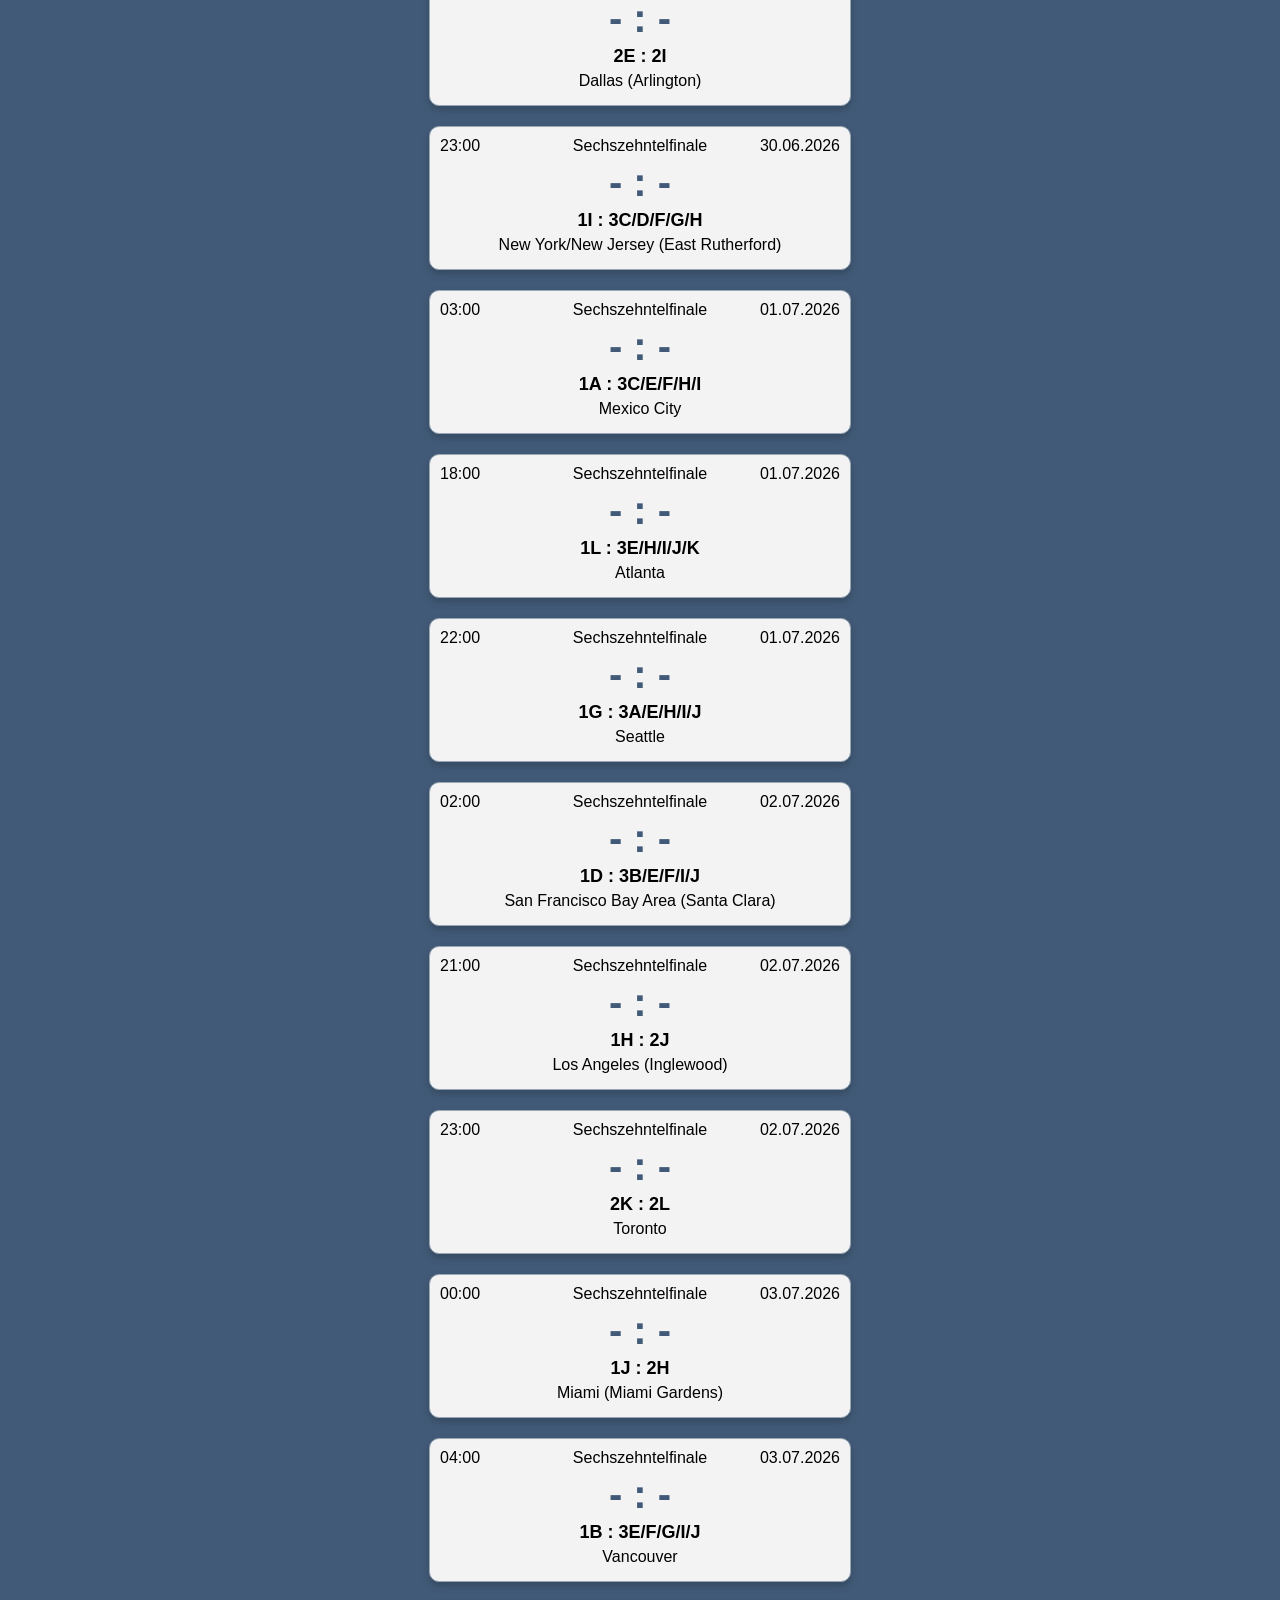
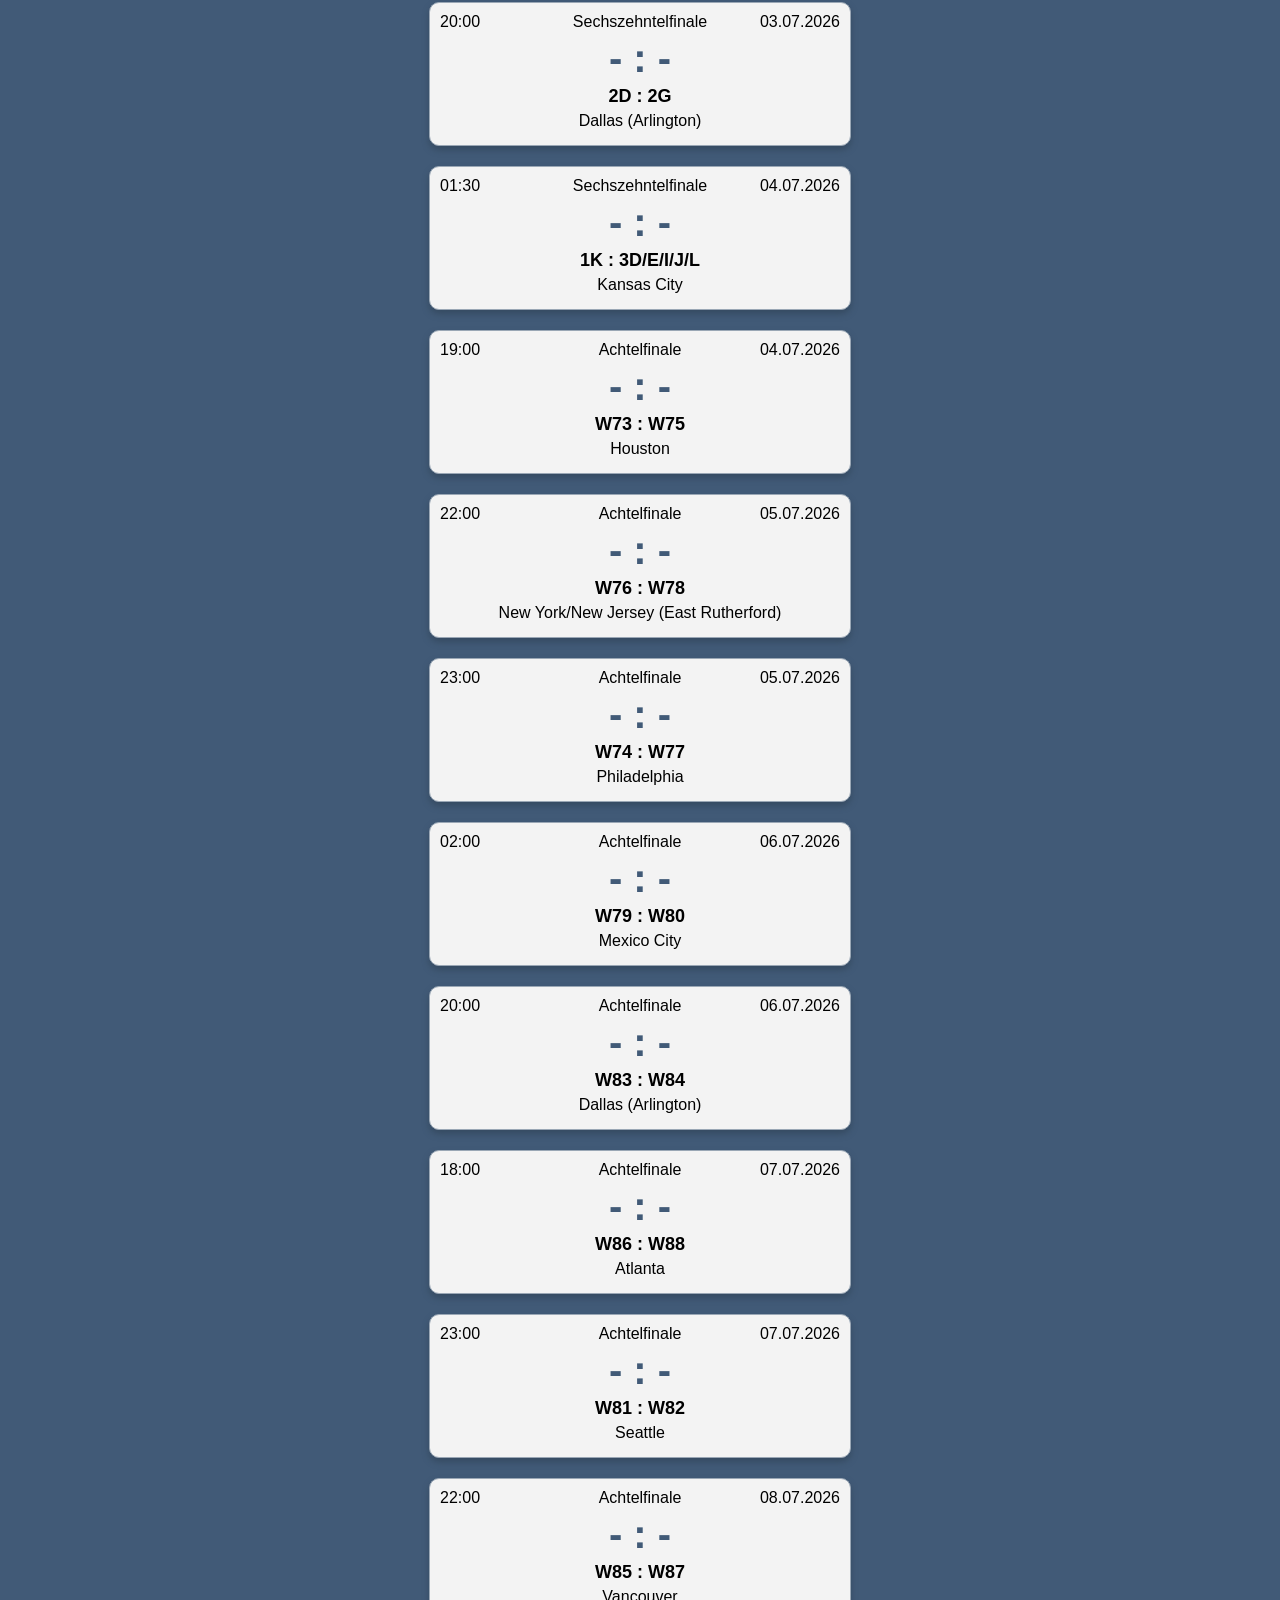
==== commit 3685f410: "highlight winner" ====
--- a/index.html
+++ b/index.html
@@ -1,3 +1,5 @@
+<!--Weitere Funktionen: Favoriten, Dev-Eingabe, Sieger: Fett, Mehrere Sucheingaben-->
+
 <!doctype html>
 <html lang="de">
   <head>
--- a/style.css
+++ b/style.css
@@ -1,7 +1,15 @@
 :root {
-  --color-primary: #0d1b2a;
-  --color-secondary: #e0e1dd;
   --color-background: #415a77;
+  --color-fill: #f3f3f3;
+  --color-shadow: #364b62;
+  --color-primary: #415a77;
+  --color-secondary: #f3f3f3;
+  --color-border: #9aa7b5;
+  --color-text: #000000;
+}
+
+input::placeholder {
+  color: var(--color-border);
 }
 
 body {
@@ -13,13 +21,14 @@
   flex-direction: column;
   text-align: center;
   font-family: "Arial", sans-serif;
-  color: var(--color-primary);
+  color: var(--color-text);
 }
 
 body h1 {
   margin: 20px 0;
   font-size: 36px;
   color: var(--color-secondary);
+  text-shadow: 0 4px 6px var(--color-shadow);
 }
 
 #search-input {
@@ -29,20 +38,25 @@
   margin-bottom: 20px;
   font-size: 16px;
   text-align: center;
-  background-color: var(--color-secondary);
-  border: 2px solid var(--color-primary);
+  background-color: var(--color-fill);
+  box-shadow: 0 4px 6px var(--color-shadow);
+  border: 1px solid var(--color-border);
+  border-radius: 10px;
 }
 .match-card {
-  background-color: var(--color-secondary);
+  background-color: var(--color-fill);
   width: 400px;
   padding: 10px;
   margin: 20px;
-  border: 2px solid var(--color-primary);
+  box-shadow: 0 4px 6px var(--color-shadow);
+  border: 1px solid var(--color-border);
+  border-radius: 10px;
 }
 
 .match-card h2 {
   margin: 5px 0;
   font-size: 40px;
+  color: var(--color-primary);
 }
 
 .match-card h4 {
@@ -75,3 +89,9 @@
 .date {
   justify-content: right;
 }
+
+.teams {
+  margin: 5px 0;
+  font-size: 18px;
+  font-weight: bold;
+}
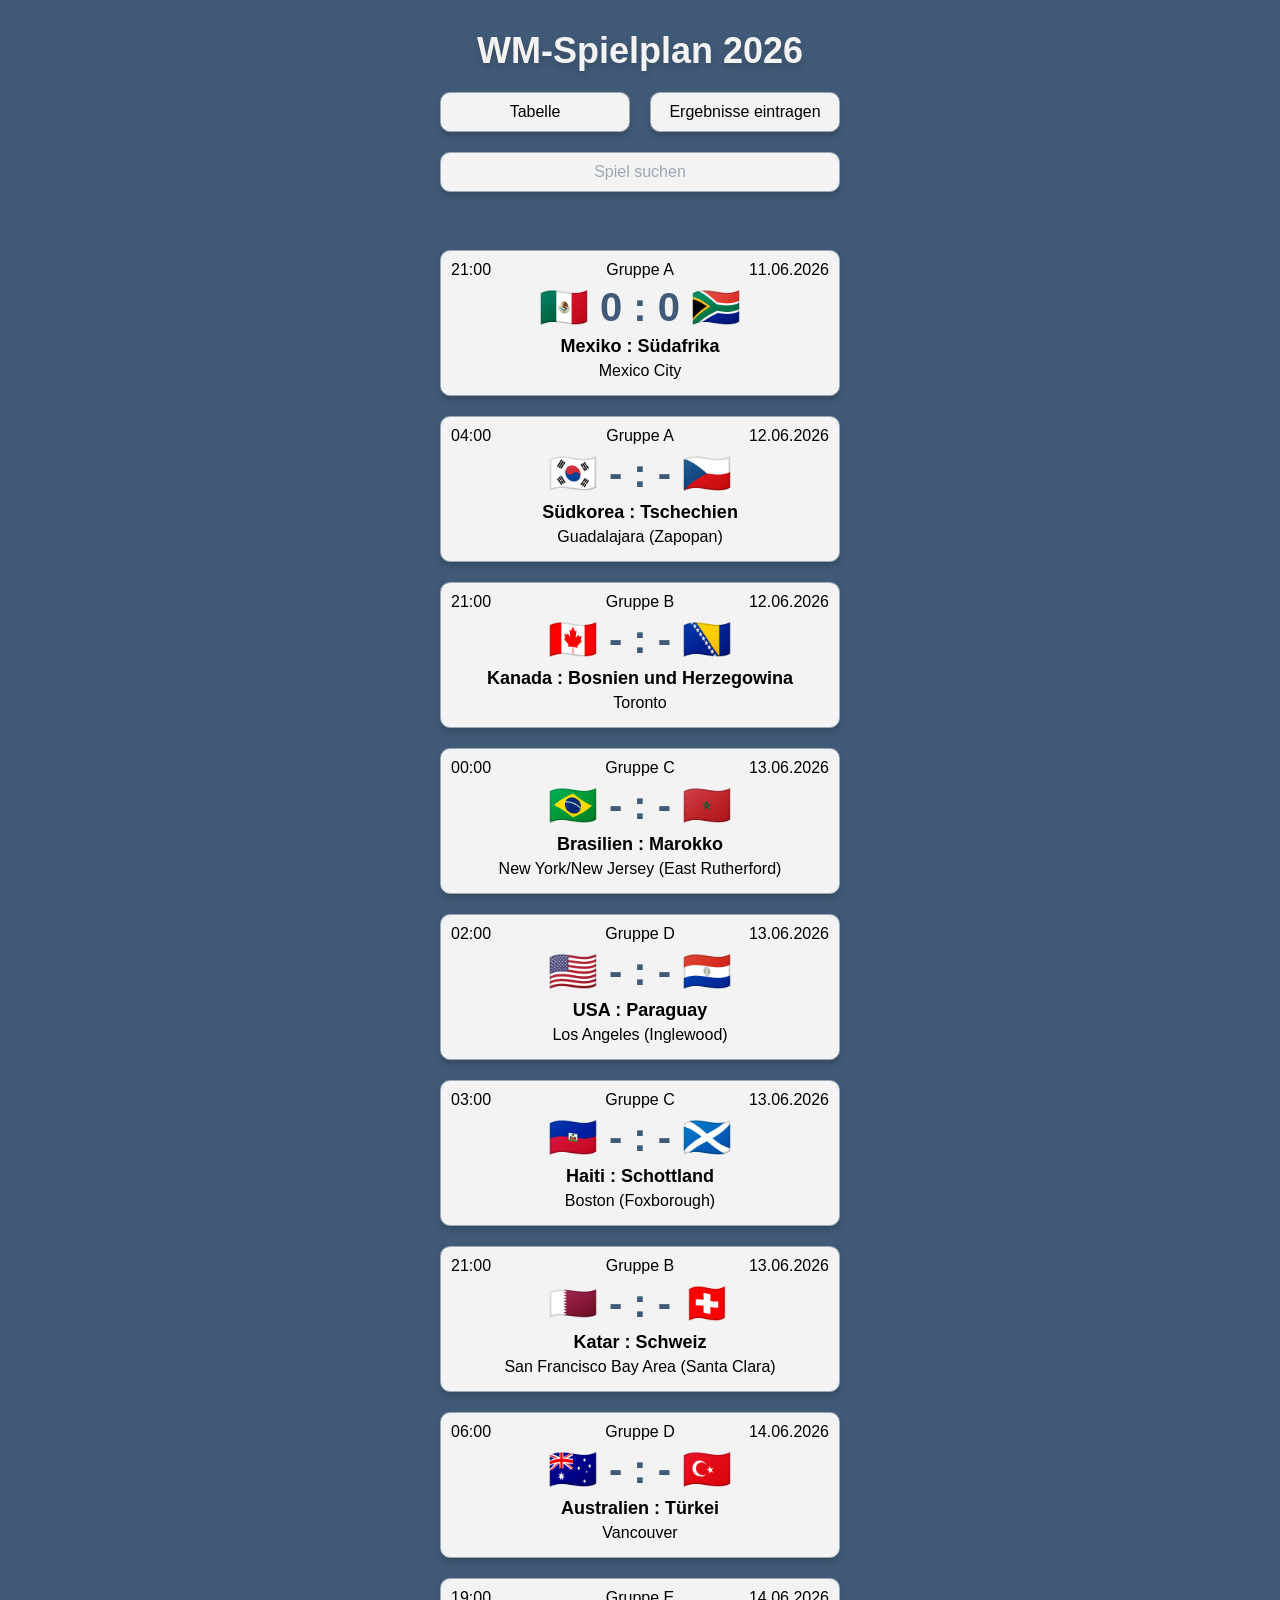
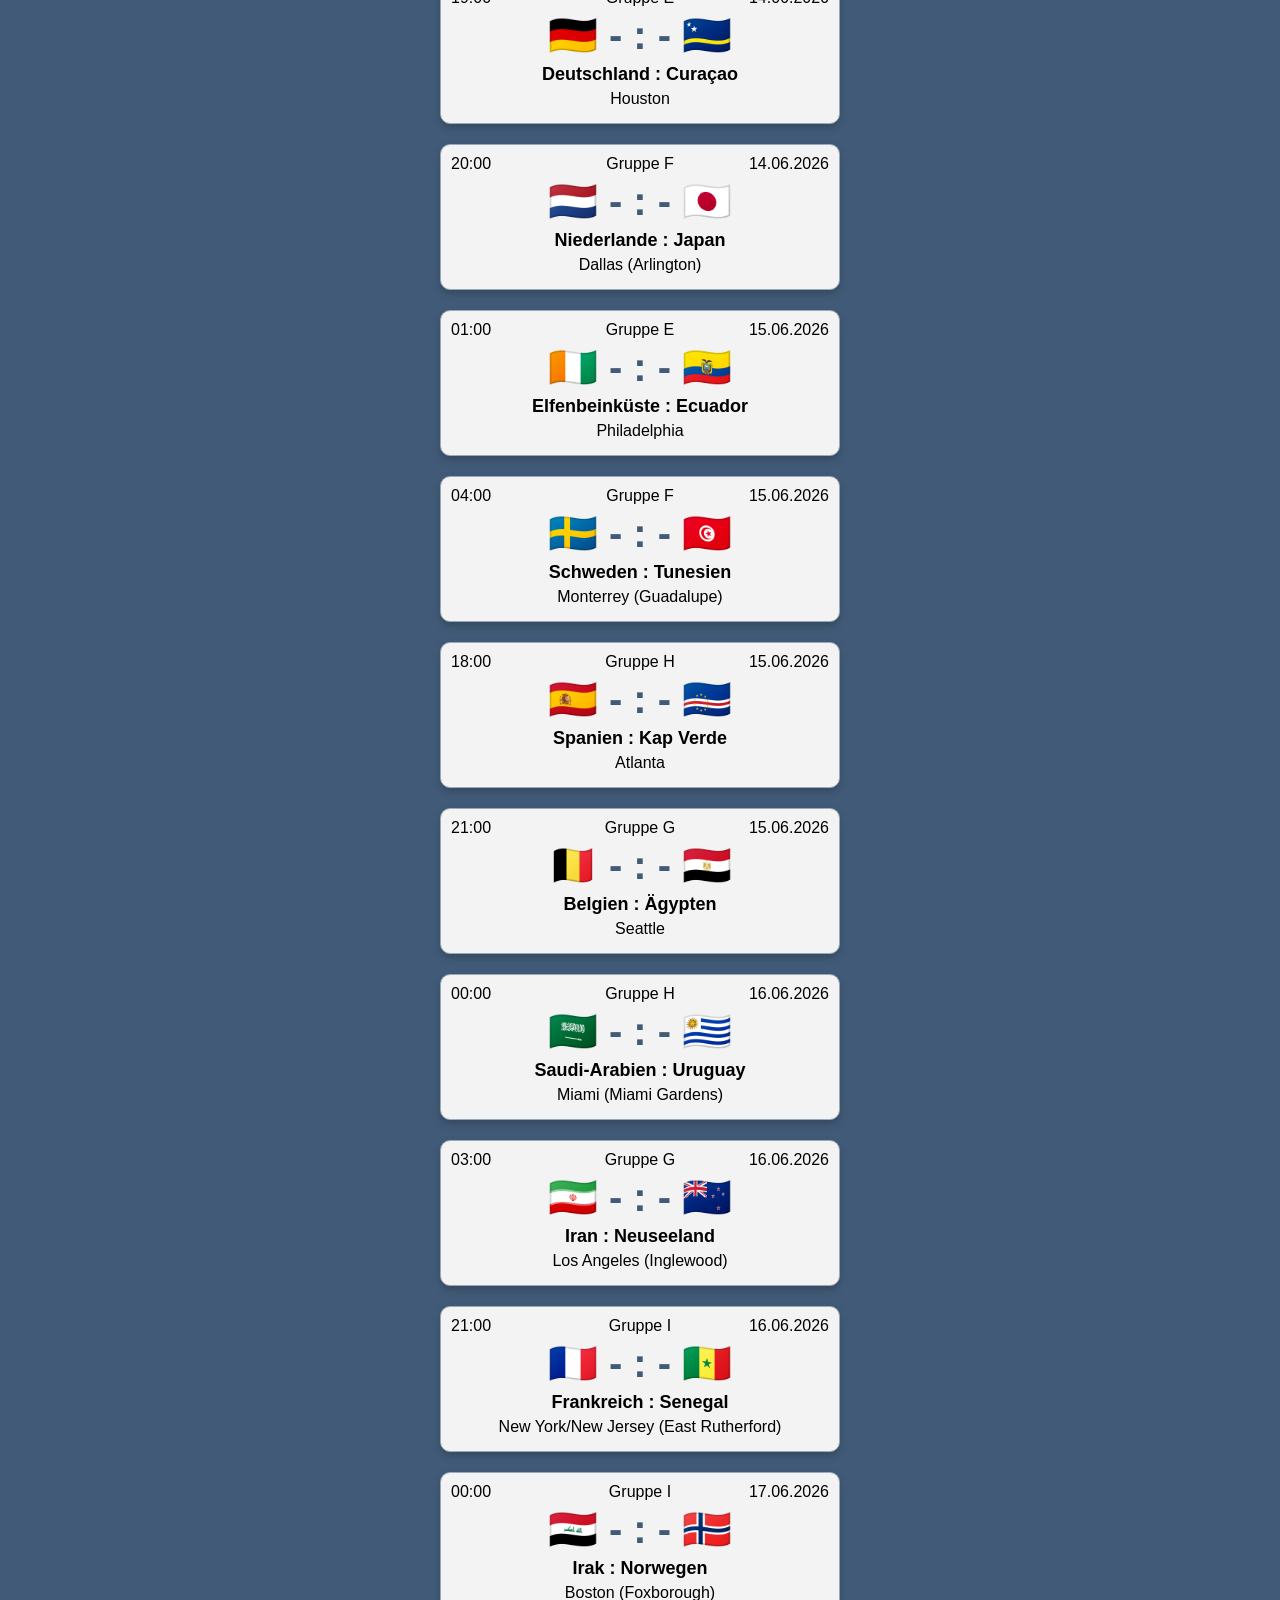
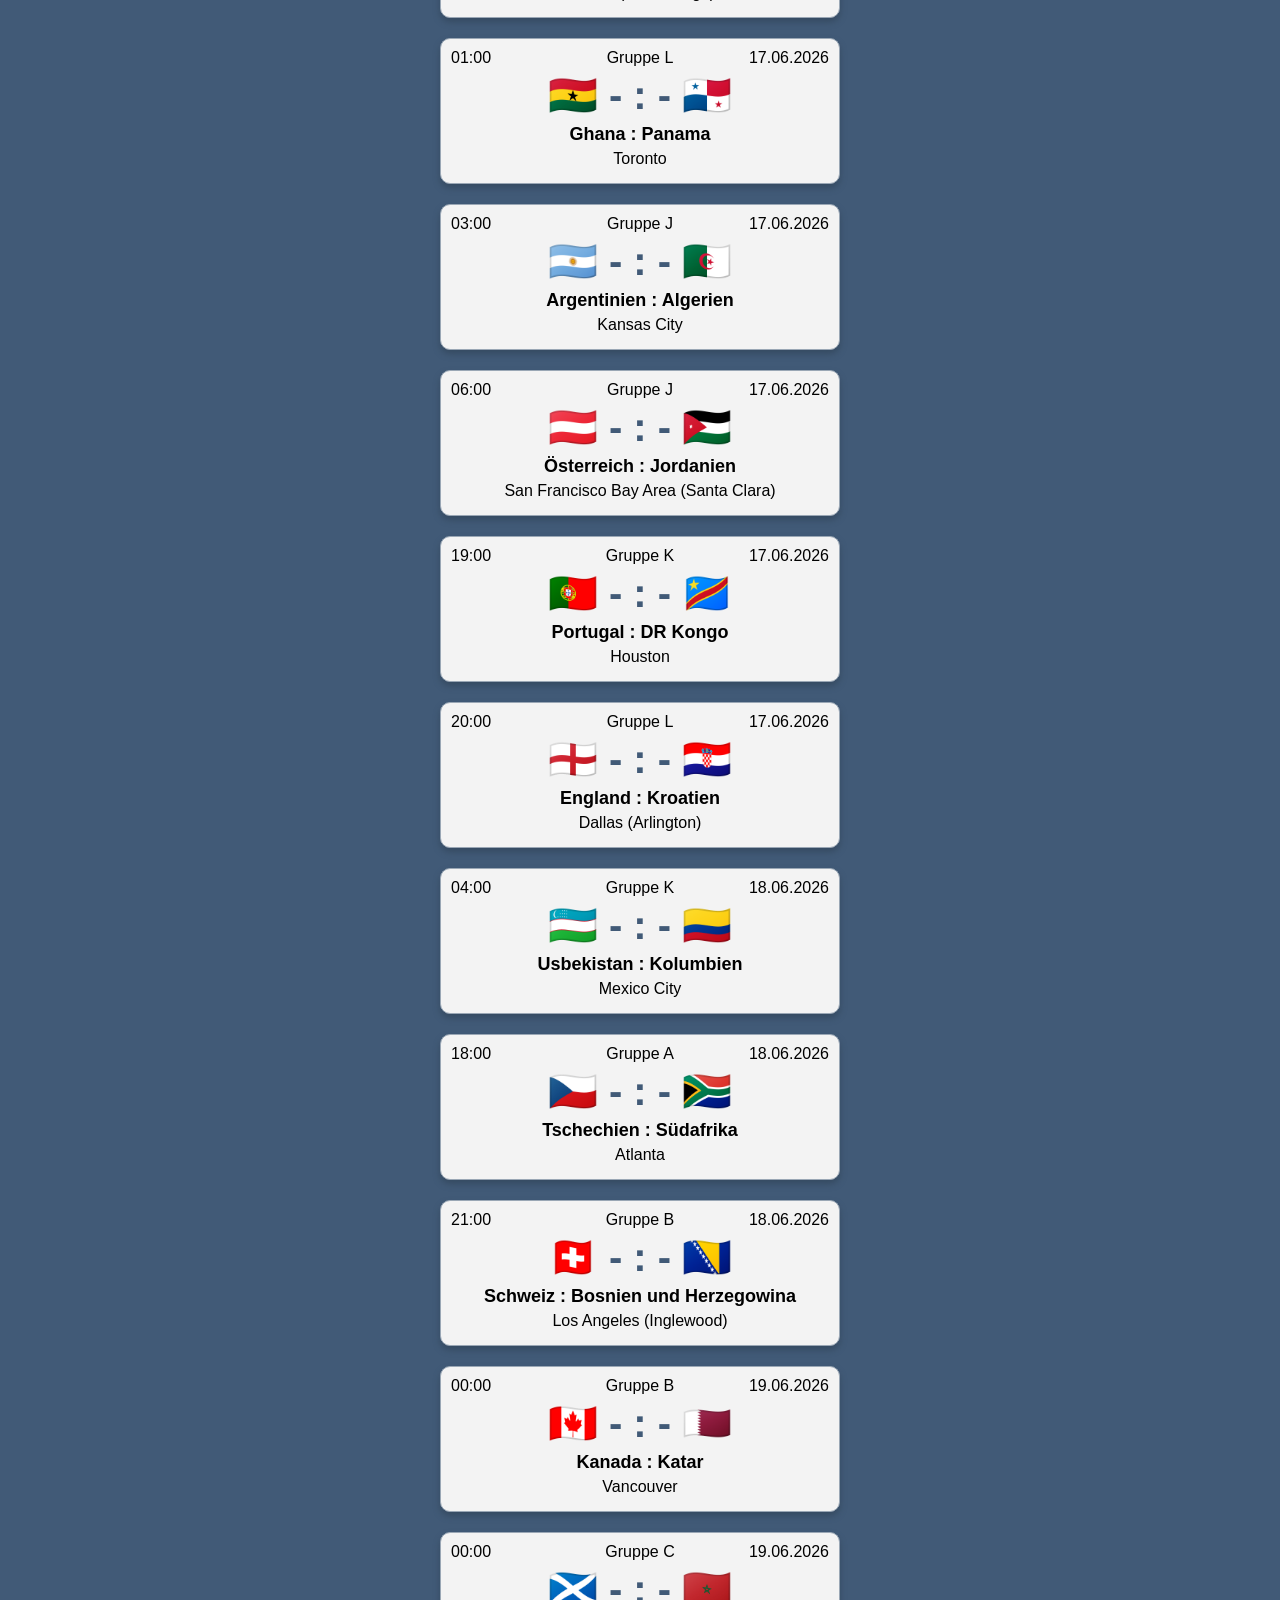
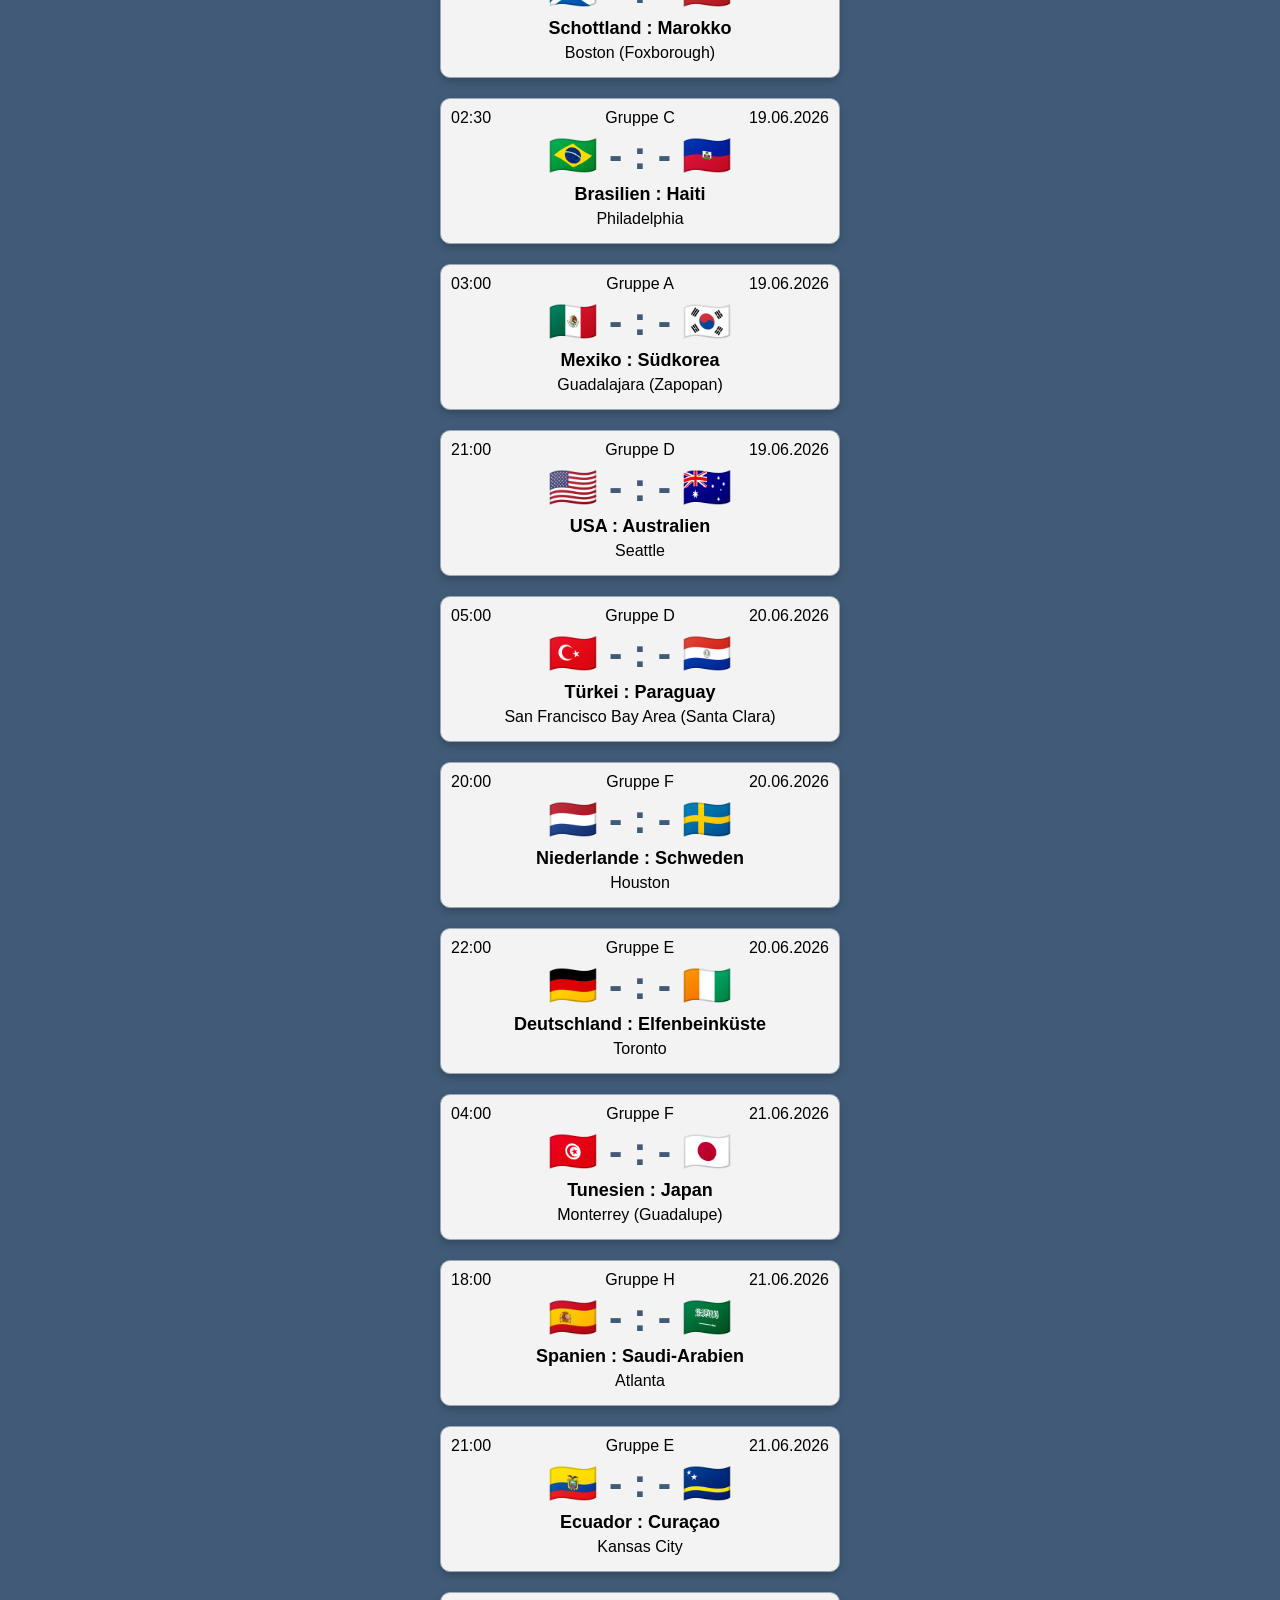
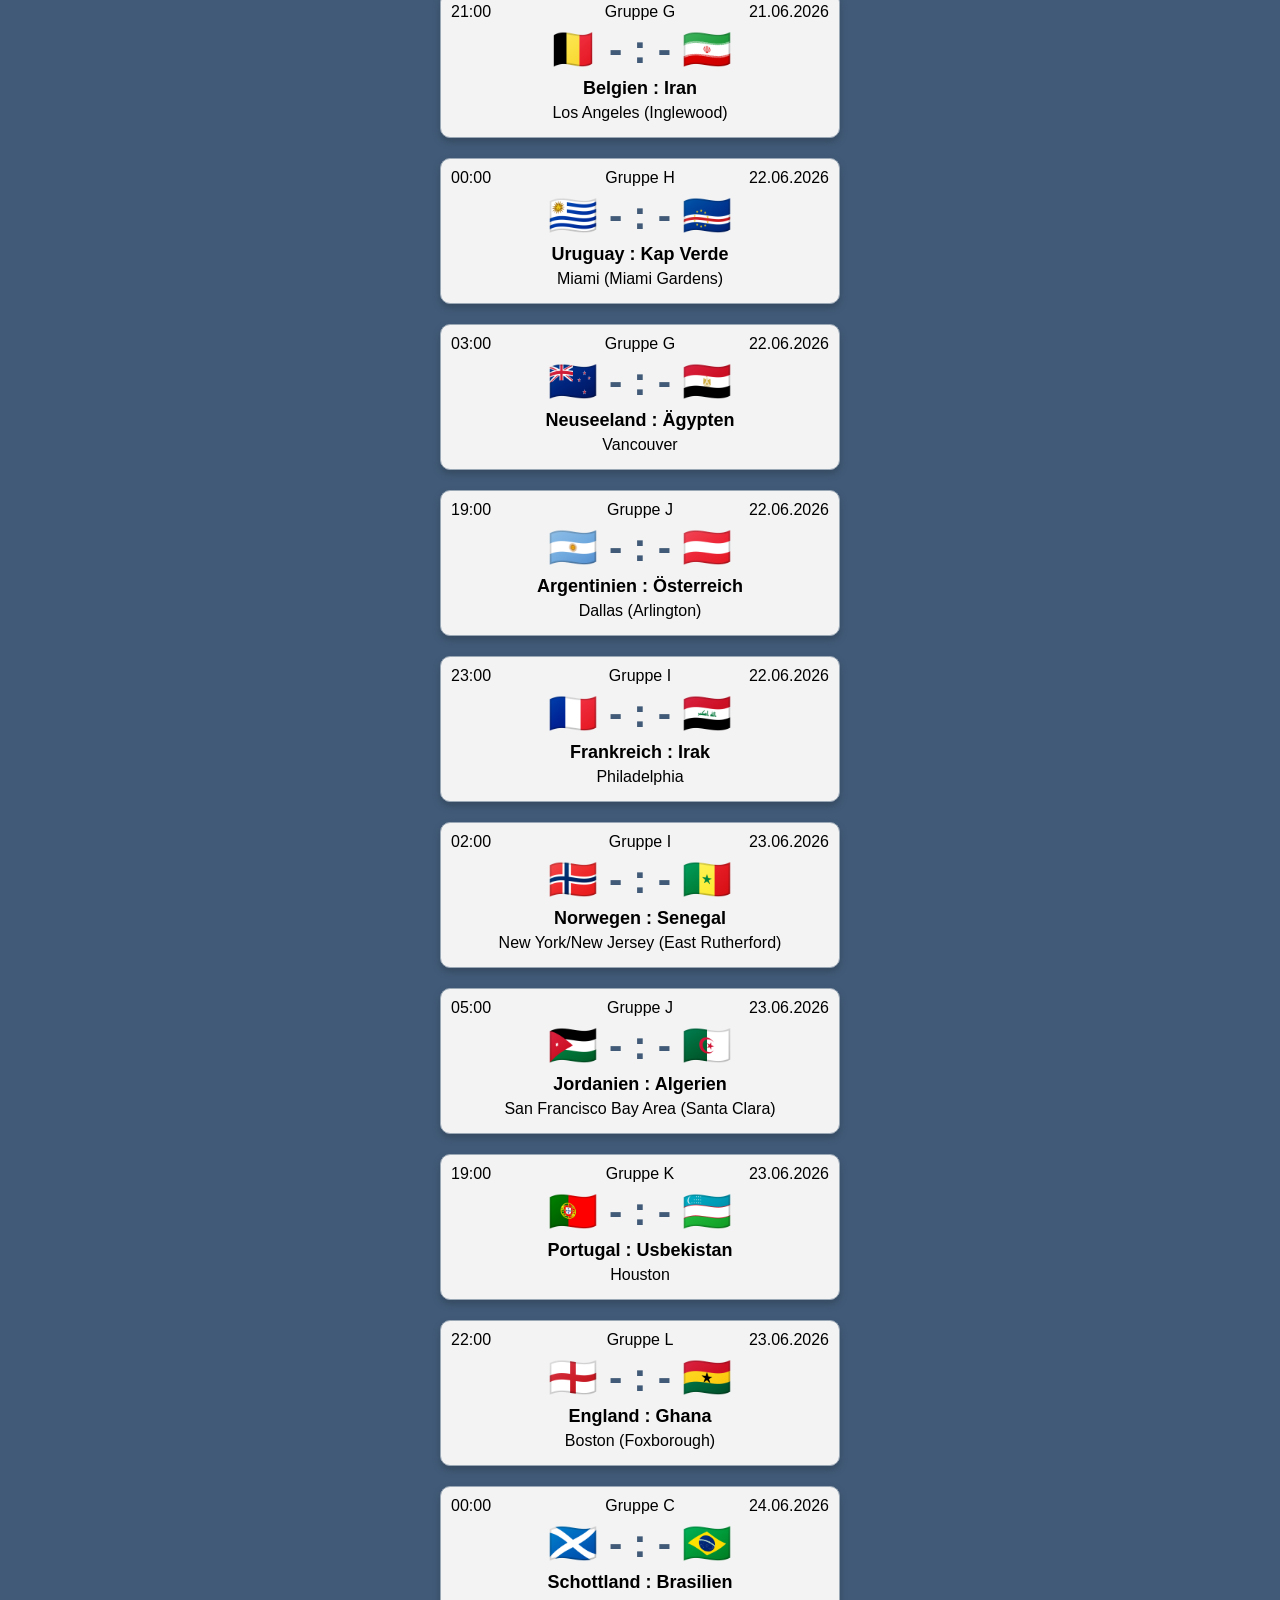
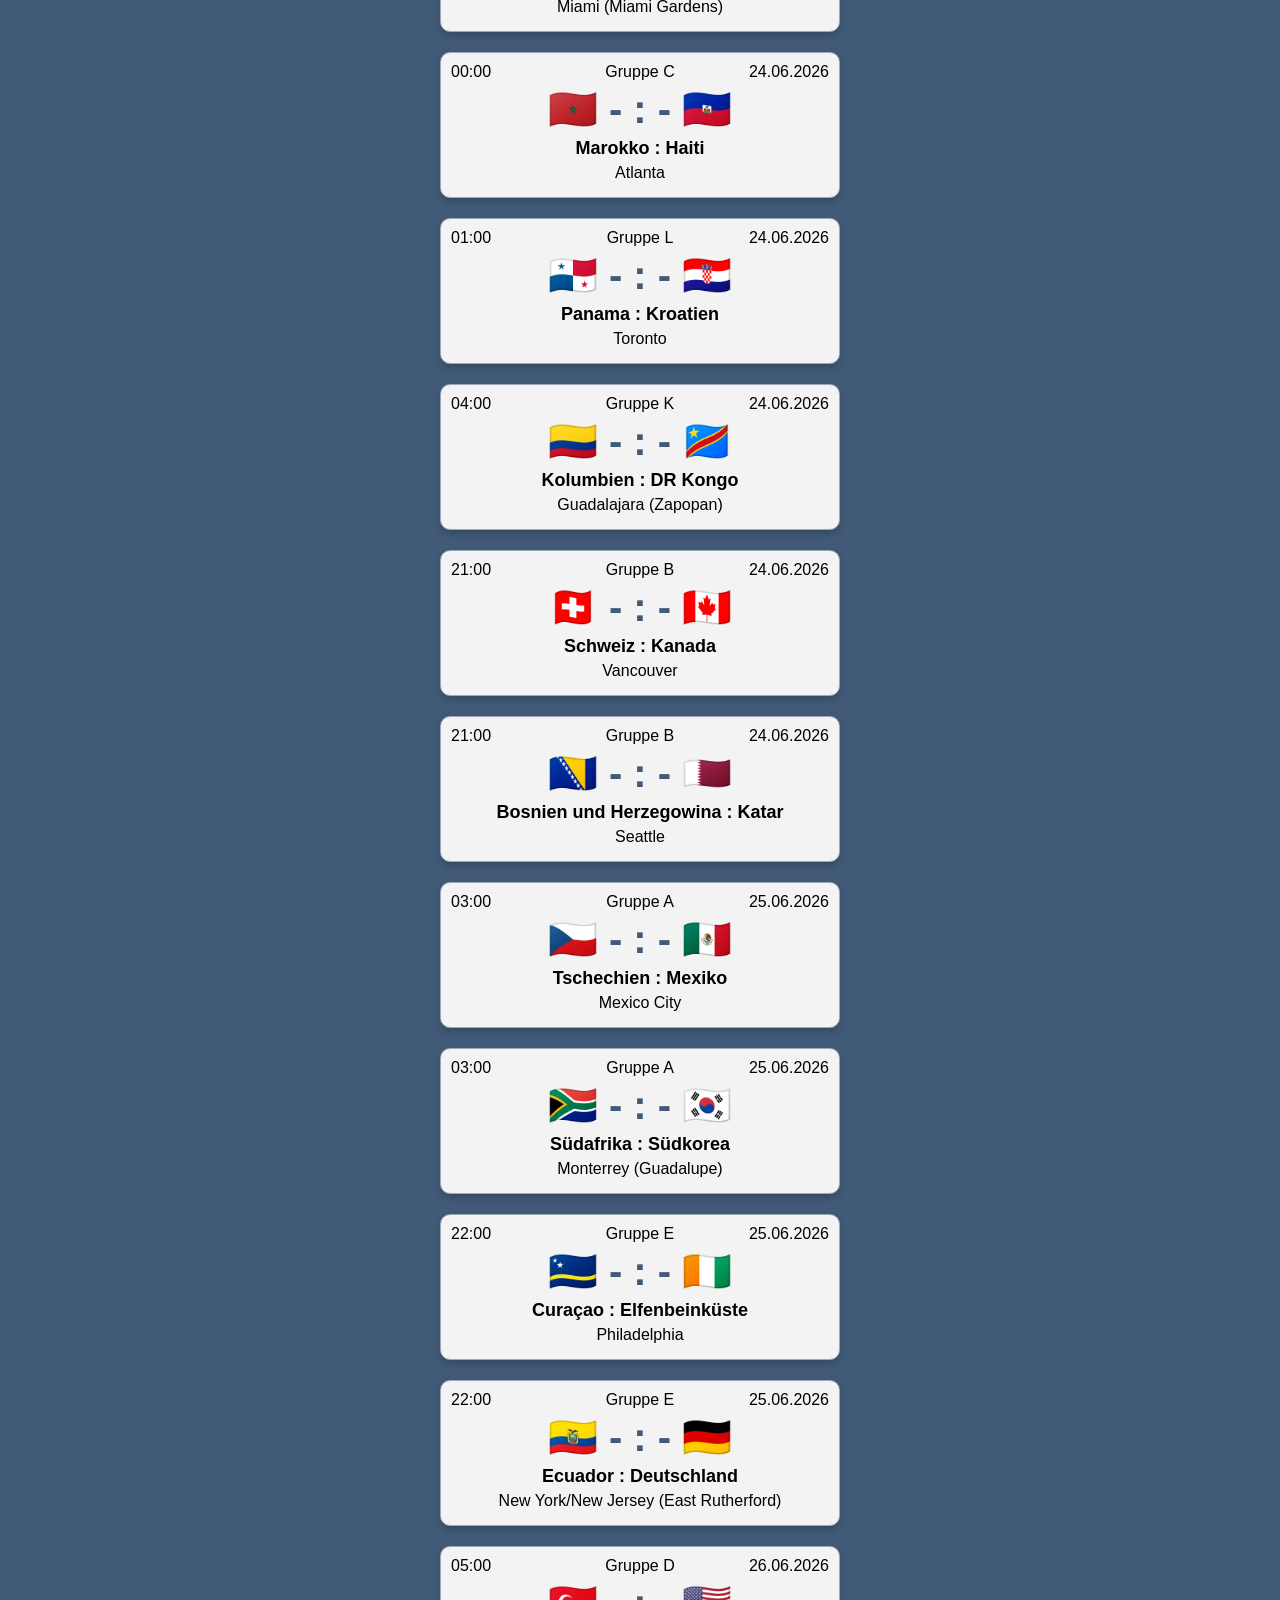
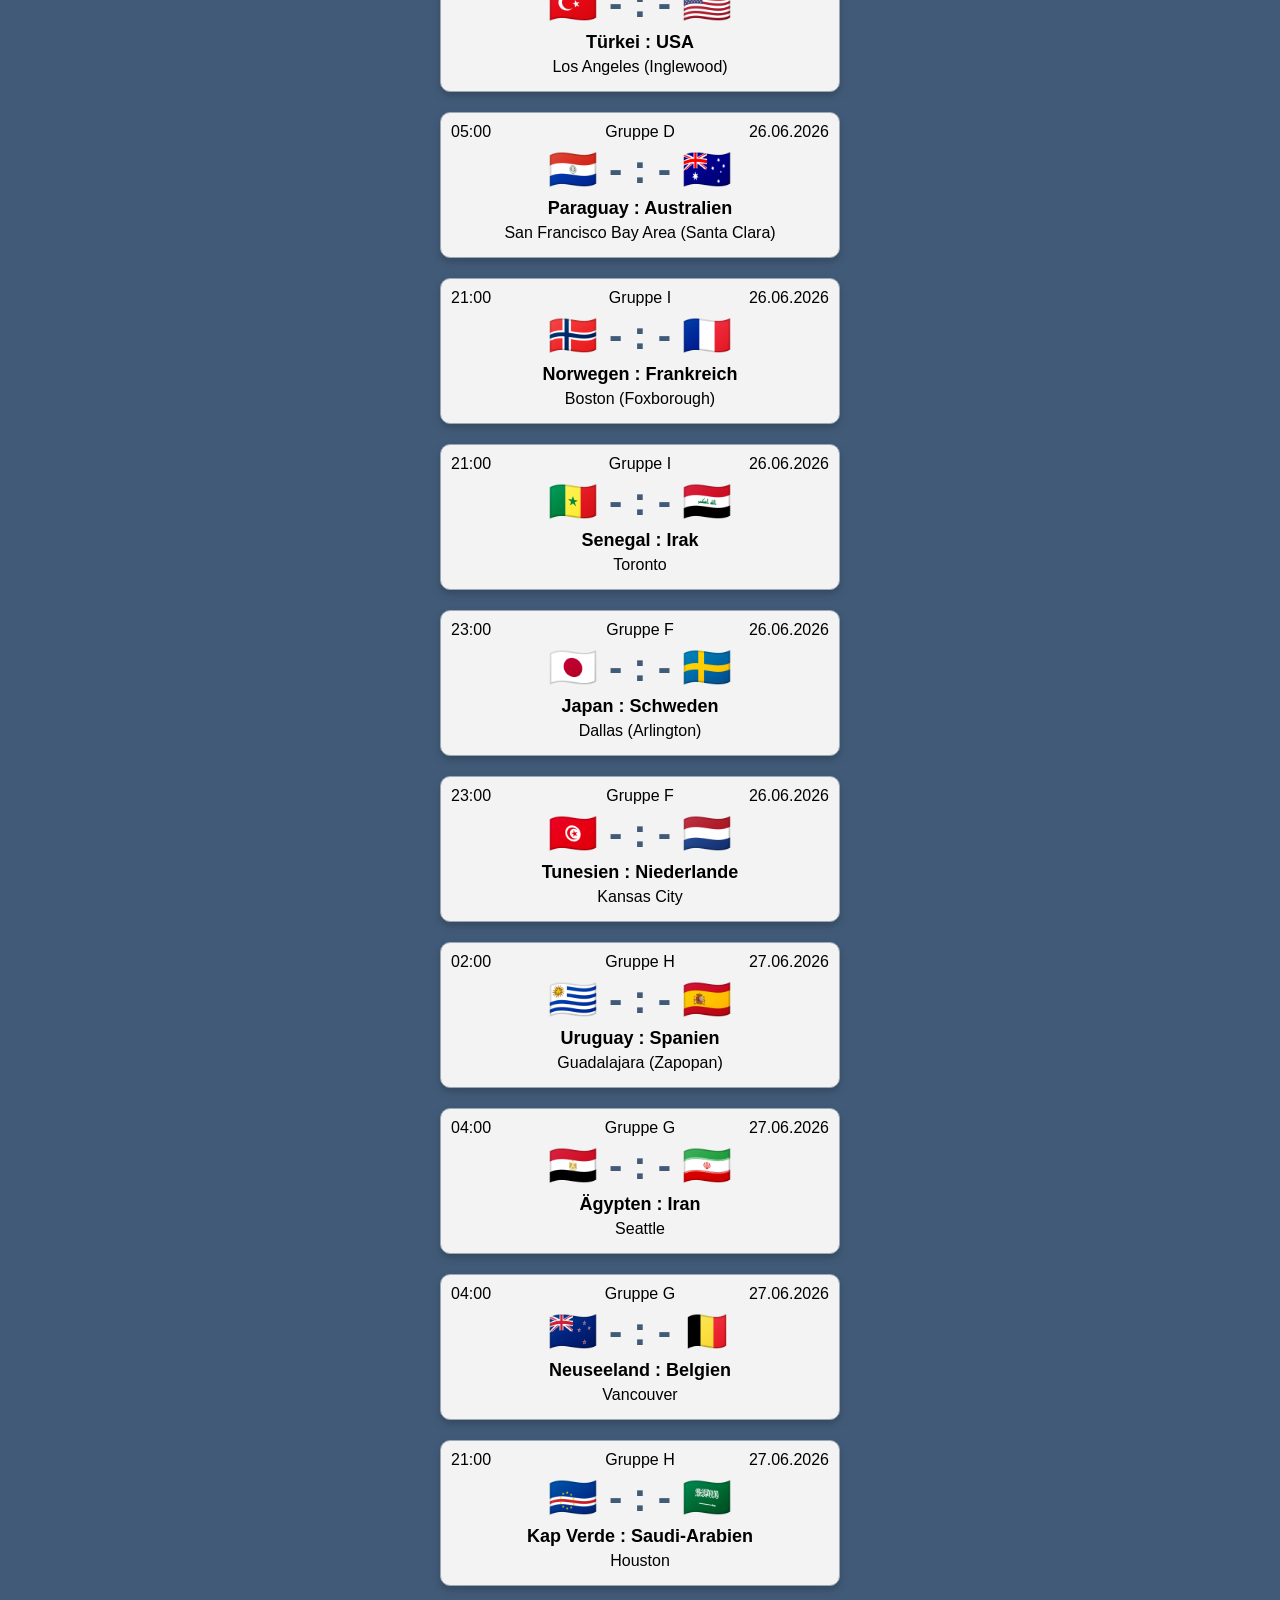
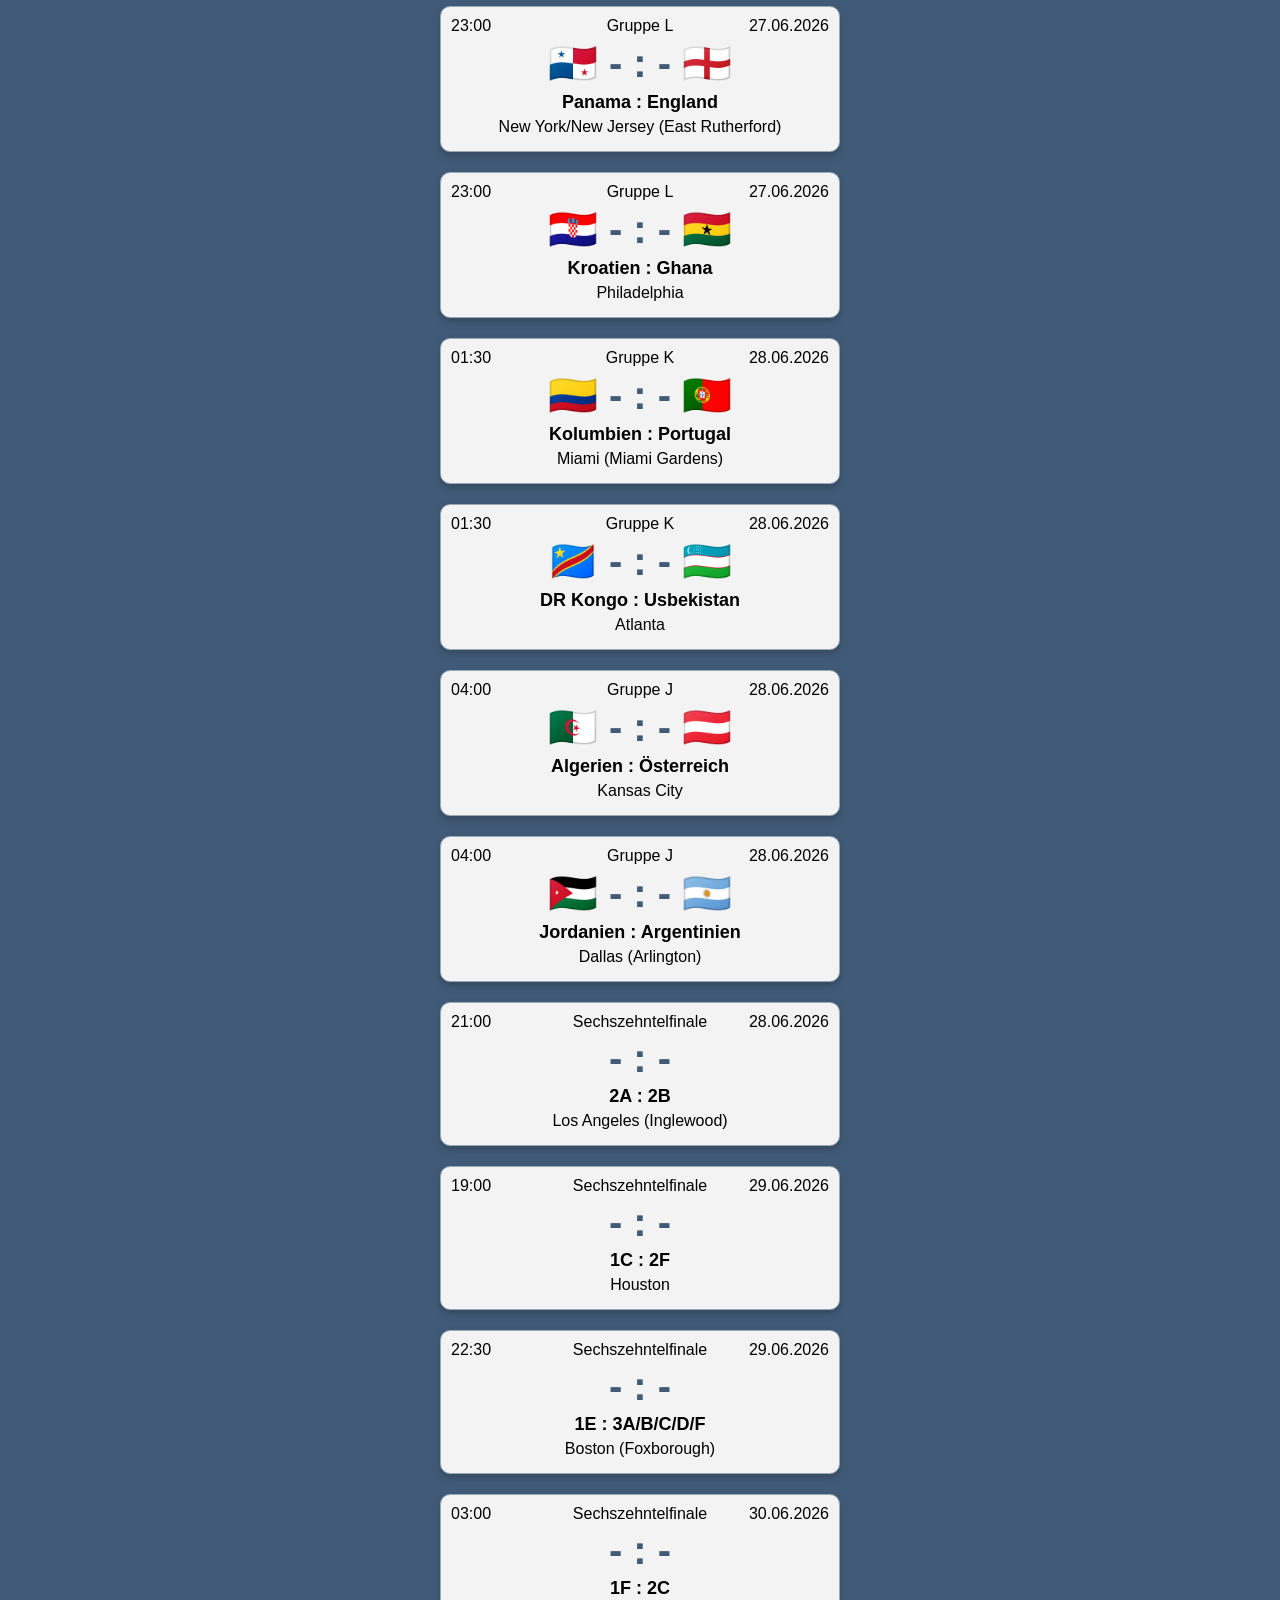
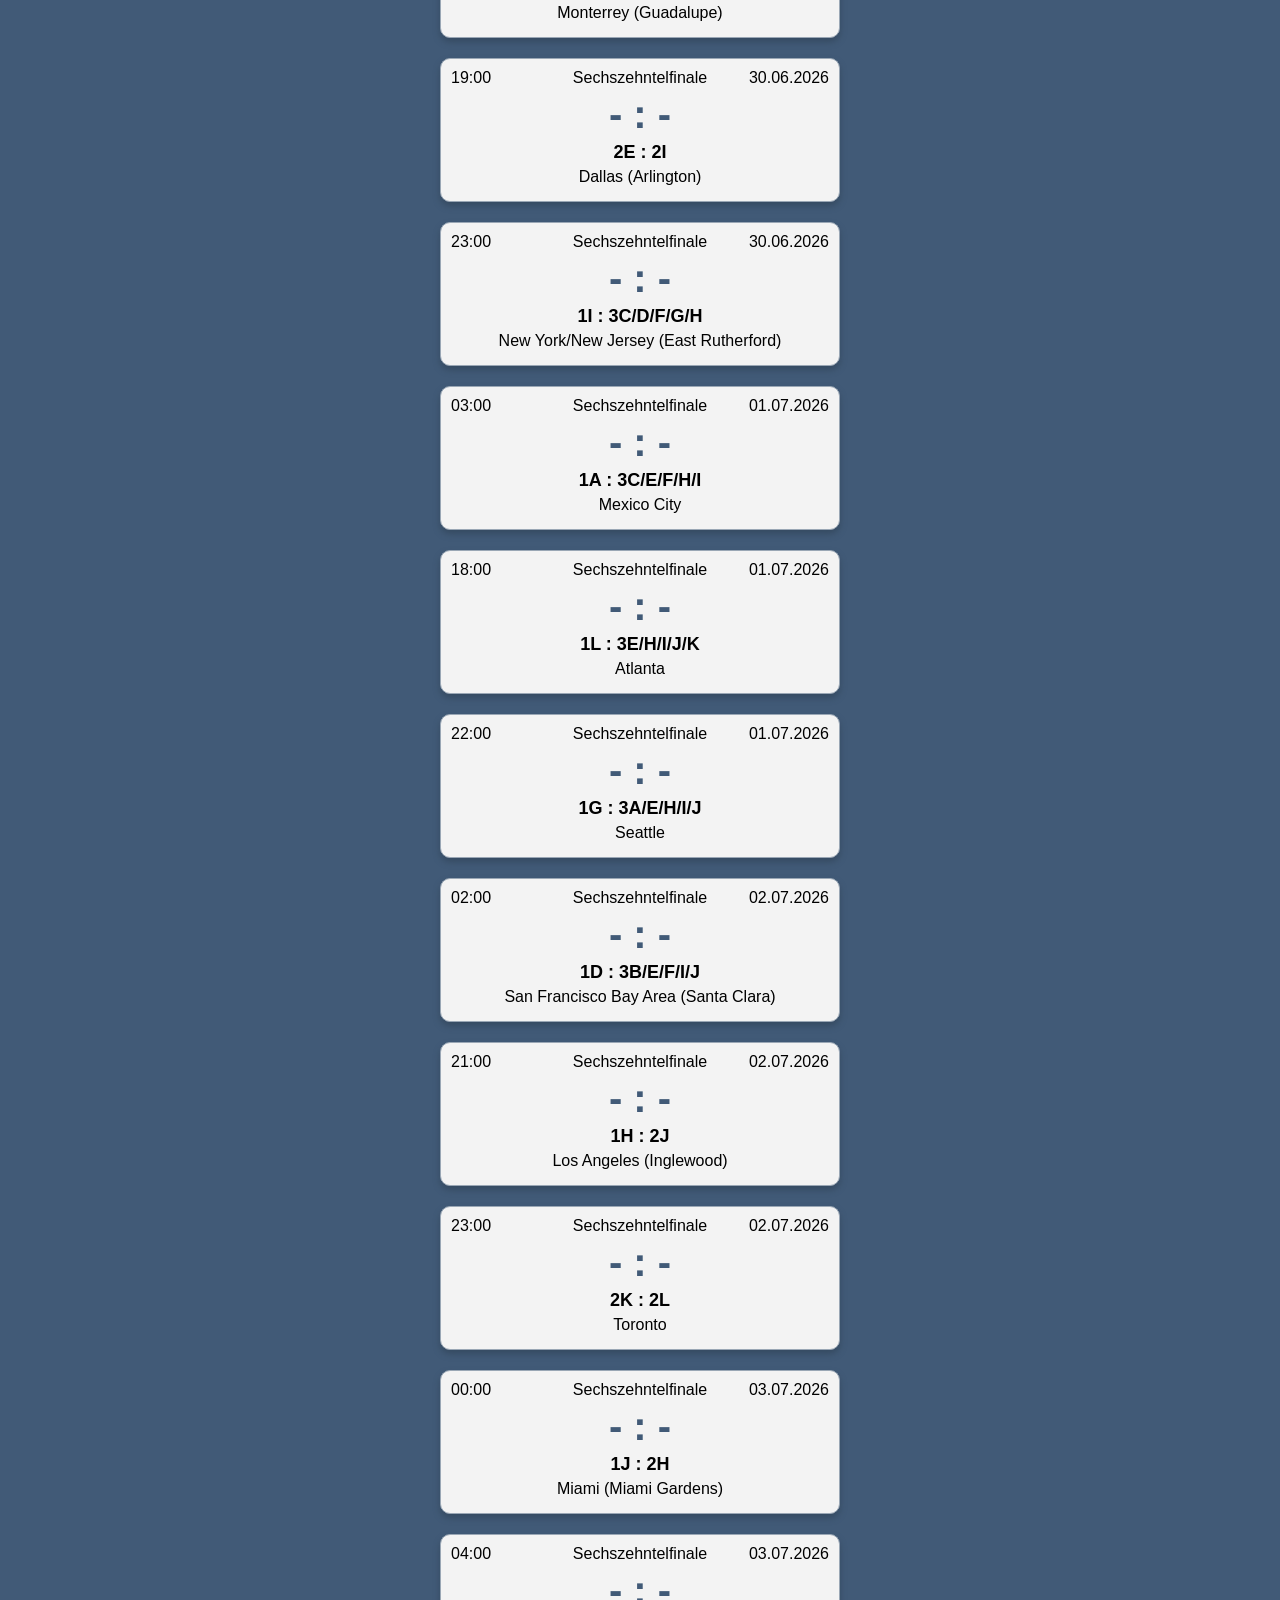
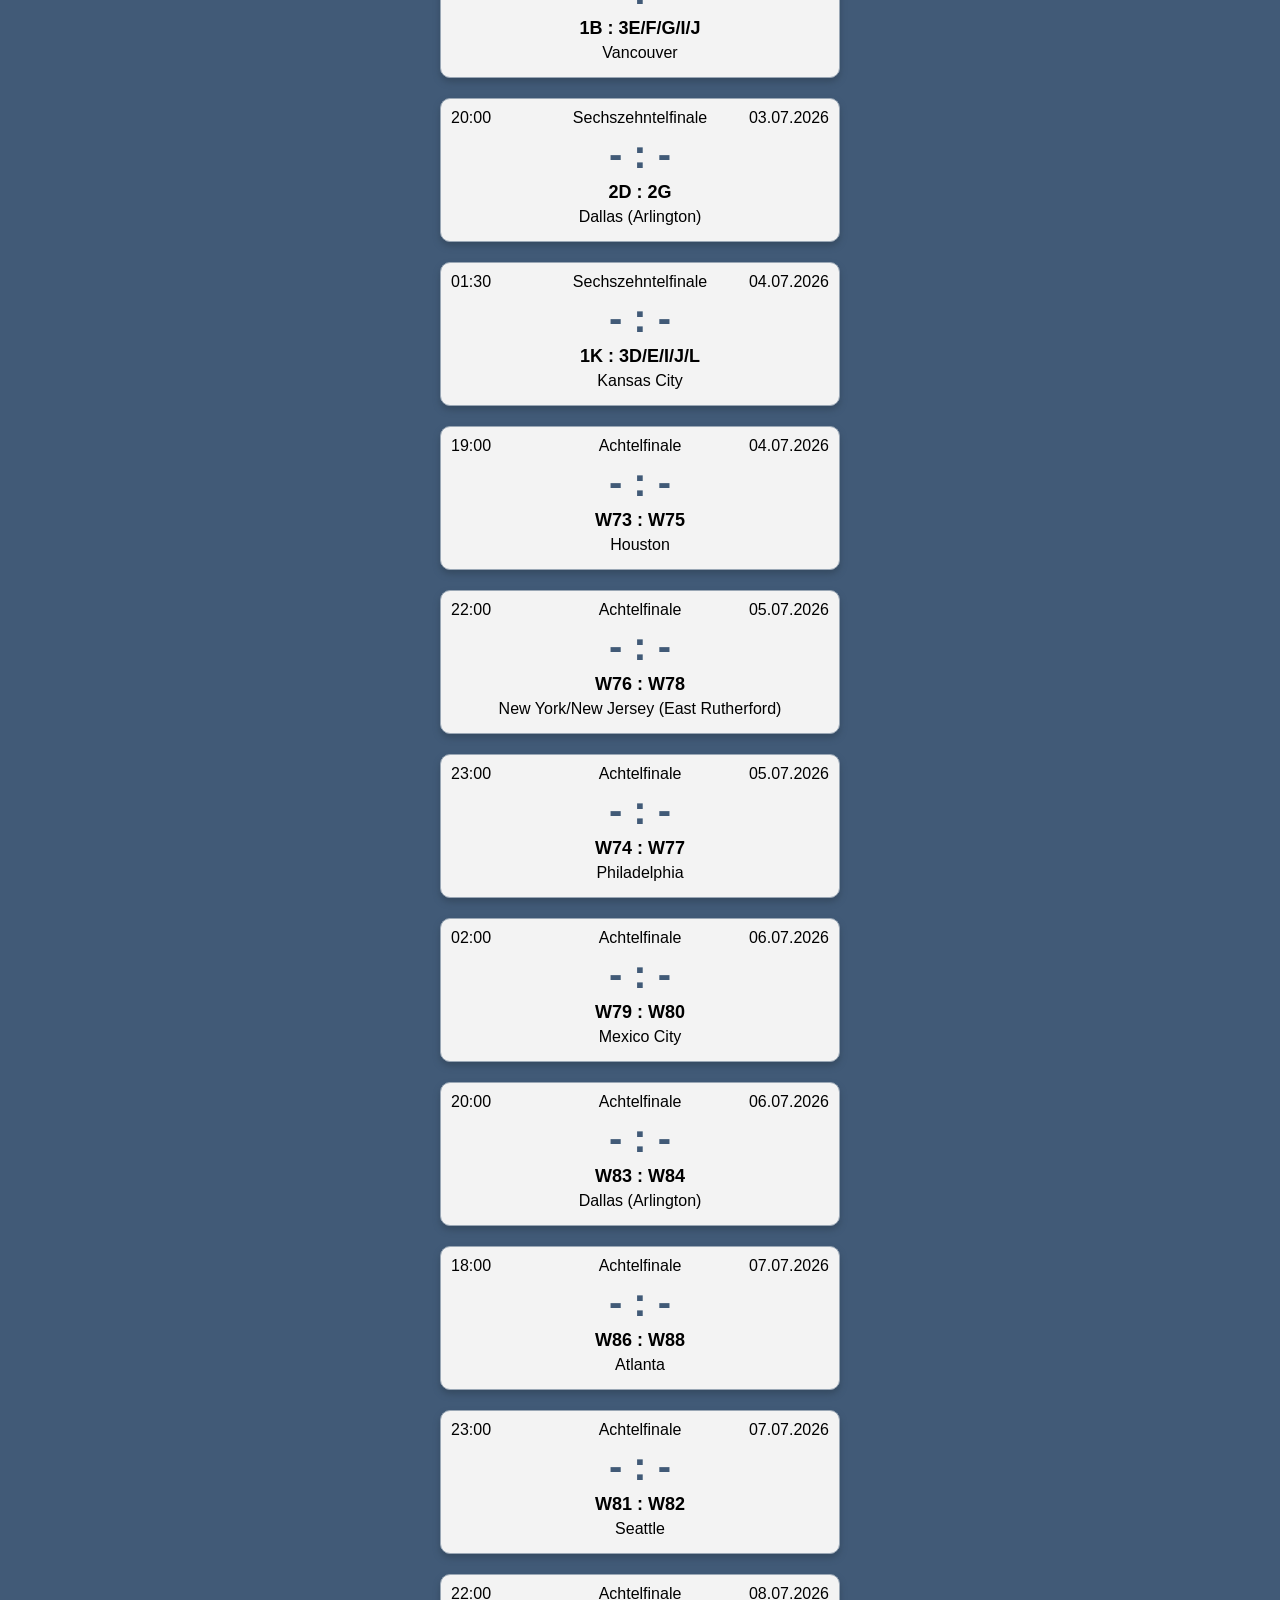
==== commit 5cebf723: "added quick link buttons to main page" ====
--- a/index.html
+++ b/index.html
@@ -1,4 +1,4 @@
-<!--Weitere Funktionen: Favoriten, Dev-Eingabe, Sieger: Fett, Mehrere Sucheingaben-->
+<!--Main page, Weitere Funktionen: Favoriten, Dev-Eingabe, Tabelle-->
 
 <!doctype html>
 <html lang="de">
@@ -12,6 +12,12 @@
   <body>
     <header>
       <h1>WM-Spielplan 2026</h1>
+      <div id="quicklinks">
+        <a id="table-link" class="quicklink" href="https://monkeytype.com/"
+          >Tabelle</a
+        >
+        <a id="devPage-link" class="quicklink" href="">Ergebnisse eintragen</a>
+      </div>
       <input id="search-input" type="text" placeholder="Spiel suchen" />
     </header>
     <main>
--- a/style.css
+++ b/style.css
@@ -8,8 +8,15 @@
   --color-text: #000000;
 }
 
+* {
+  box-sizing: border-box;
+}
+
 input::placeholder {
   color: var(--color-border);
+}
+input:focus {
+  outline: none;
 }
 
 body {
@@ -24,6 +31,28 @@
   color: var(--color-text);
 }
 
+header {
+  position: fixed;
+  top: 0;
+  left: 50%;
+  transform: translateX(-50%);
+  width: 100%;
+  max-width: 500px;
+  z-index: 1000;
+  padding-top: 10px;
+  padding-bottom: 20px;
+  background: linear-gradient(
+    to bottom,
+    var(--color-background) 0%,
+    var(--color-background) 85%,
+    rgba(65, 90, 119, 0) 100%
+  );
+}
+
+main {
+  margin-top: 230px;
+}
+
 body h1 {
   margin: 20px 0;
   font-size: 36px;
@@ -31,11 +60,34 @@
   text-shadow: 0 4px 6px var(--color-shadow);
 }
 
+#quicklinks {
+  width: 400px;
+  margin: 0 auto 20px auto;
+  display: flex;
+  gap: 20px;
+}
+
+#quicklinks .quicklink {
+  flex: 1;
+  display: flex;
+  justify-content: center;
+  align-items: center;
+  height: 40px;
+  font-size: 16px;
+  text-align: center;
+  text-decoration: none;
+  color: var(--color-text);
+  background-color: var(--color-fill);
+  box-shadow: 0 4px 6px var(--color-shadow);
+  border: 1px solid var(--color-border);
+  border-radius: 10px;
+}
+
 #search-input {
   width: 400px;
-  height: 10px;
+  height: 40px;
   padding: 10px;
-  margin-bottom: 20px;
+  margin: 0 0 20px 0;
   font-size: 16px;
   text-align: center;
   background-color: var(--color-fill);
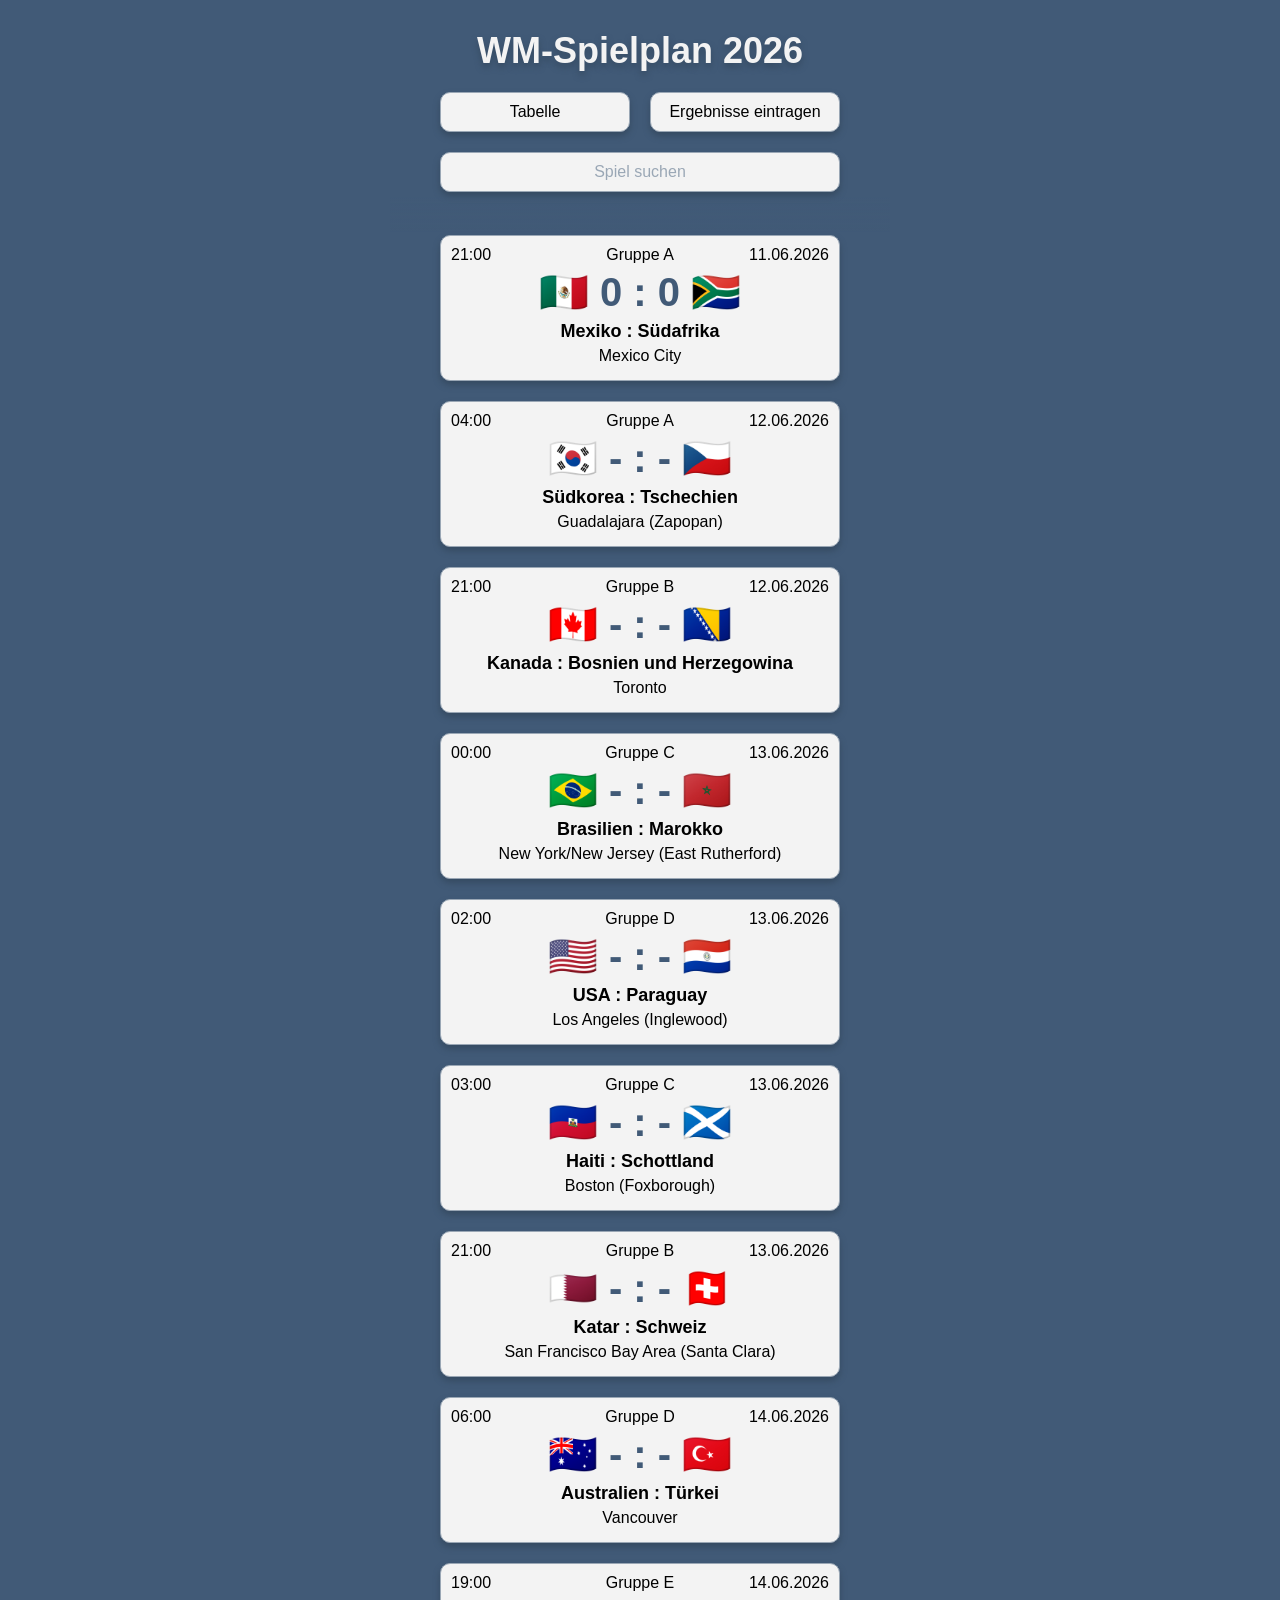
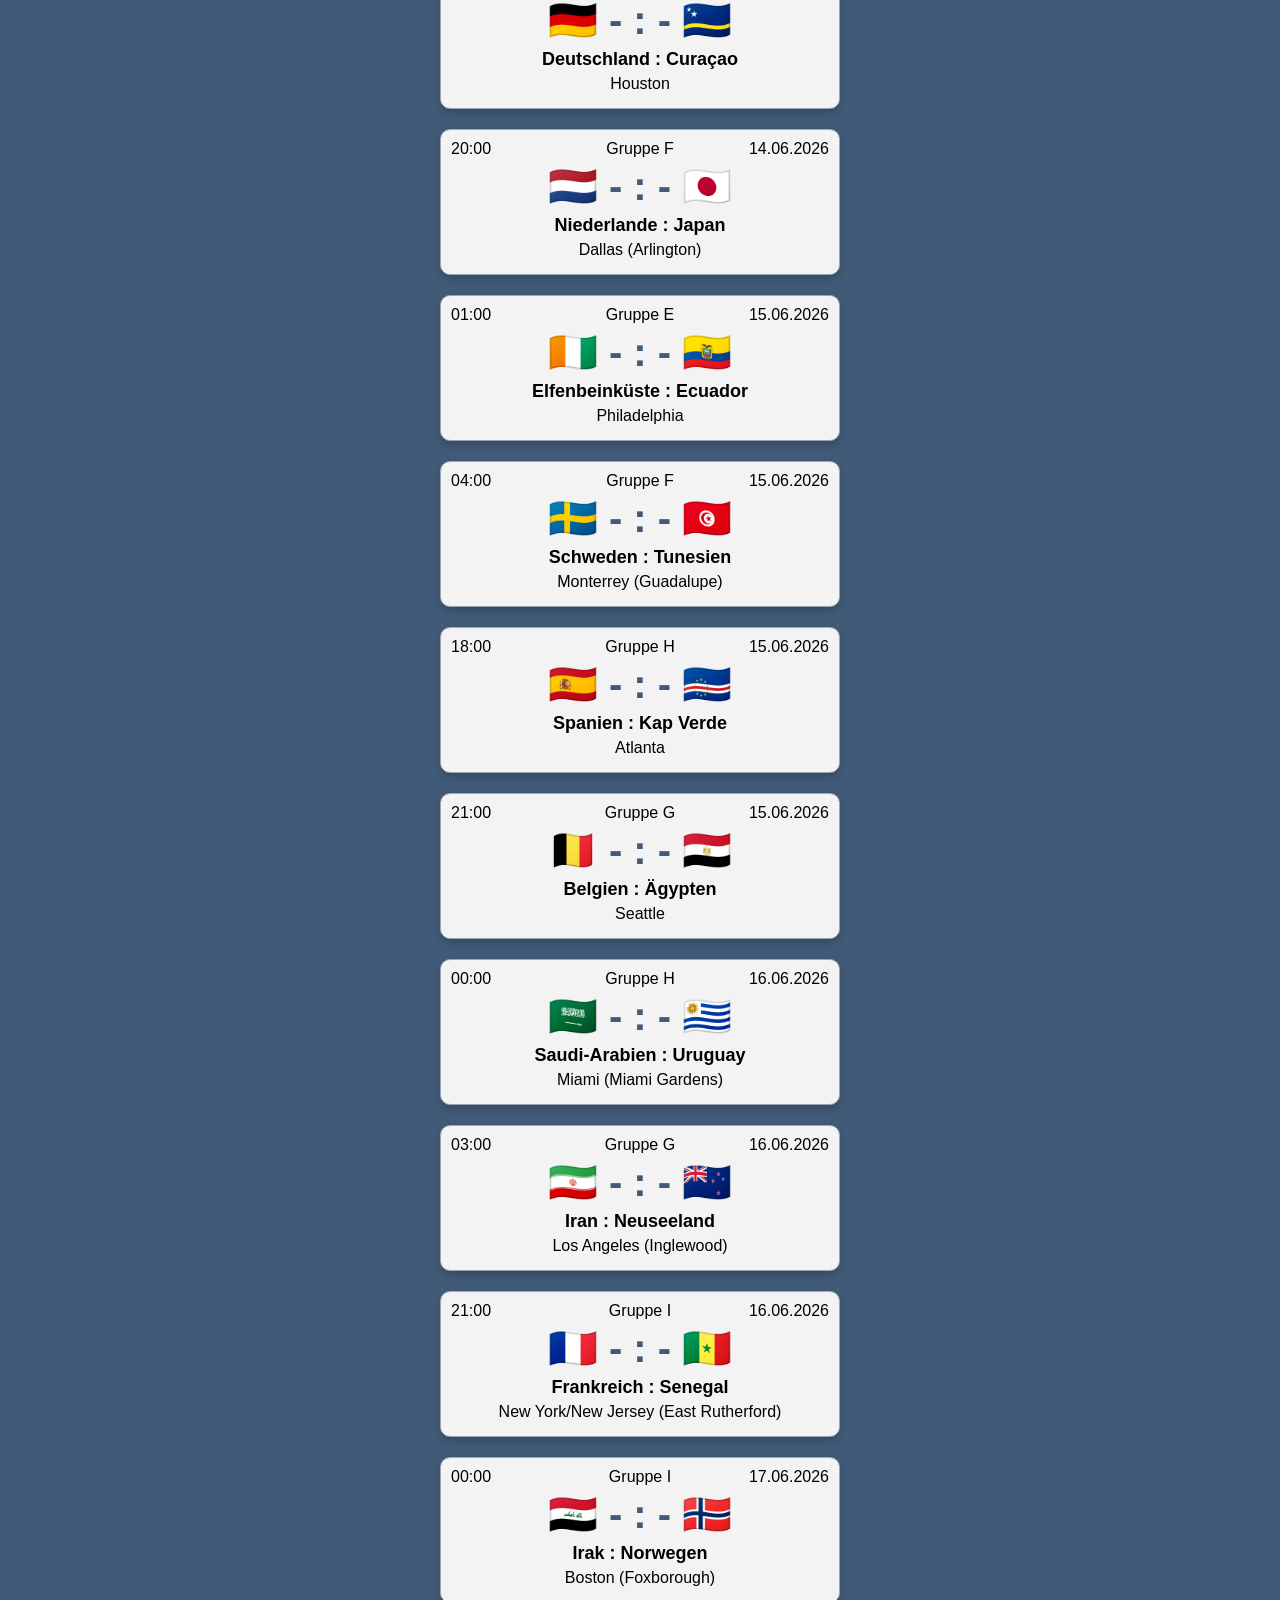
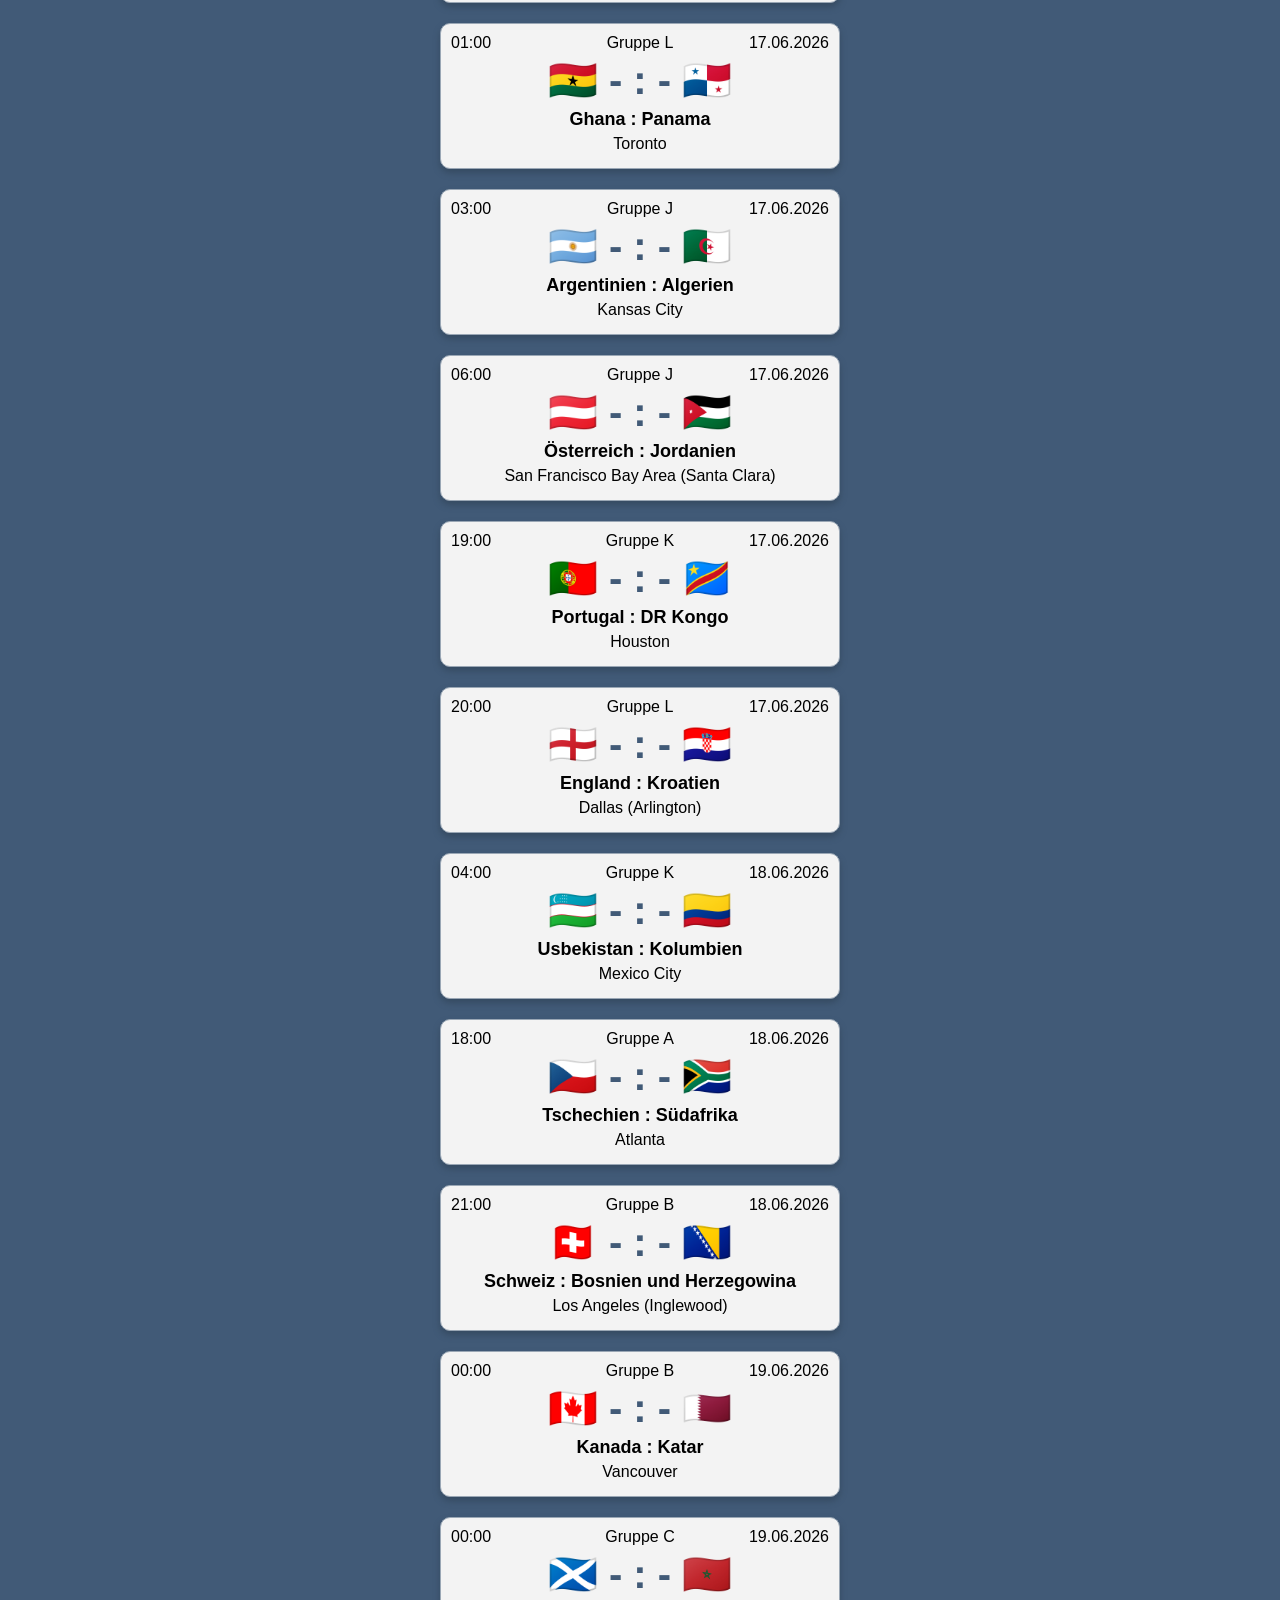
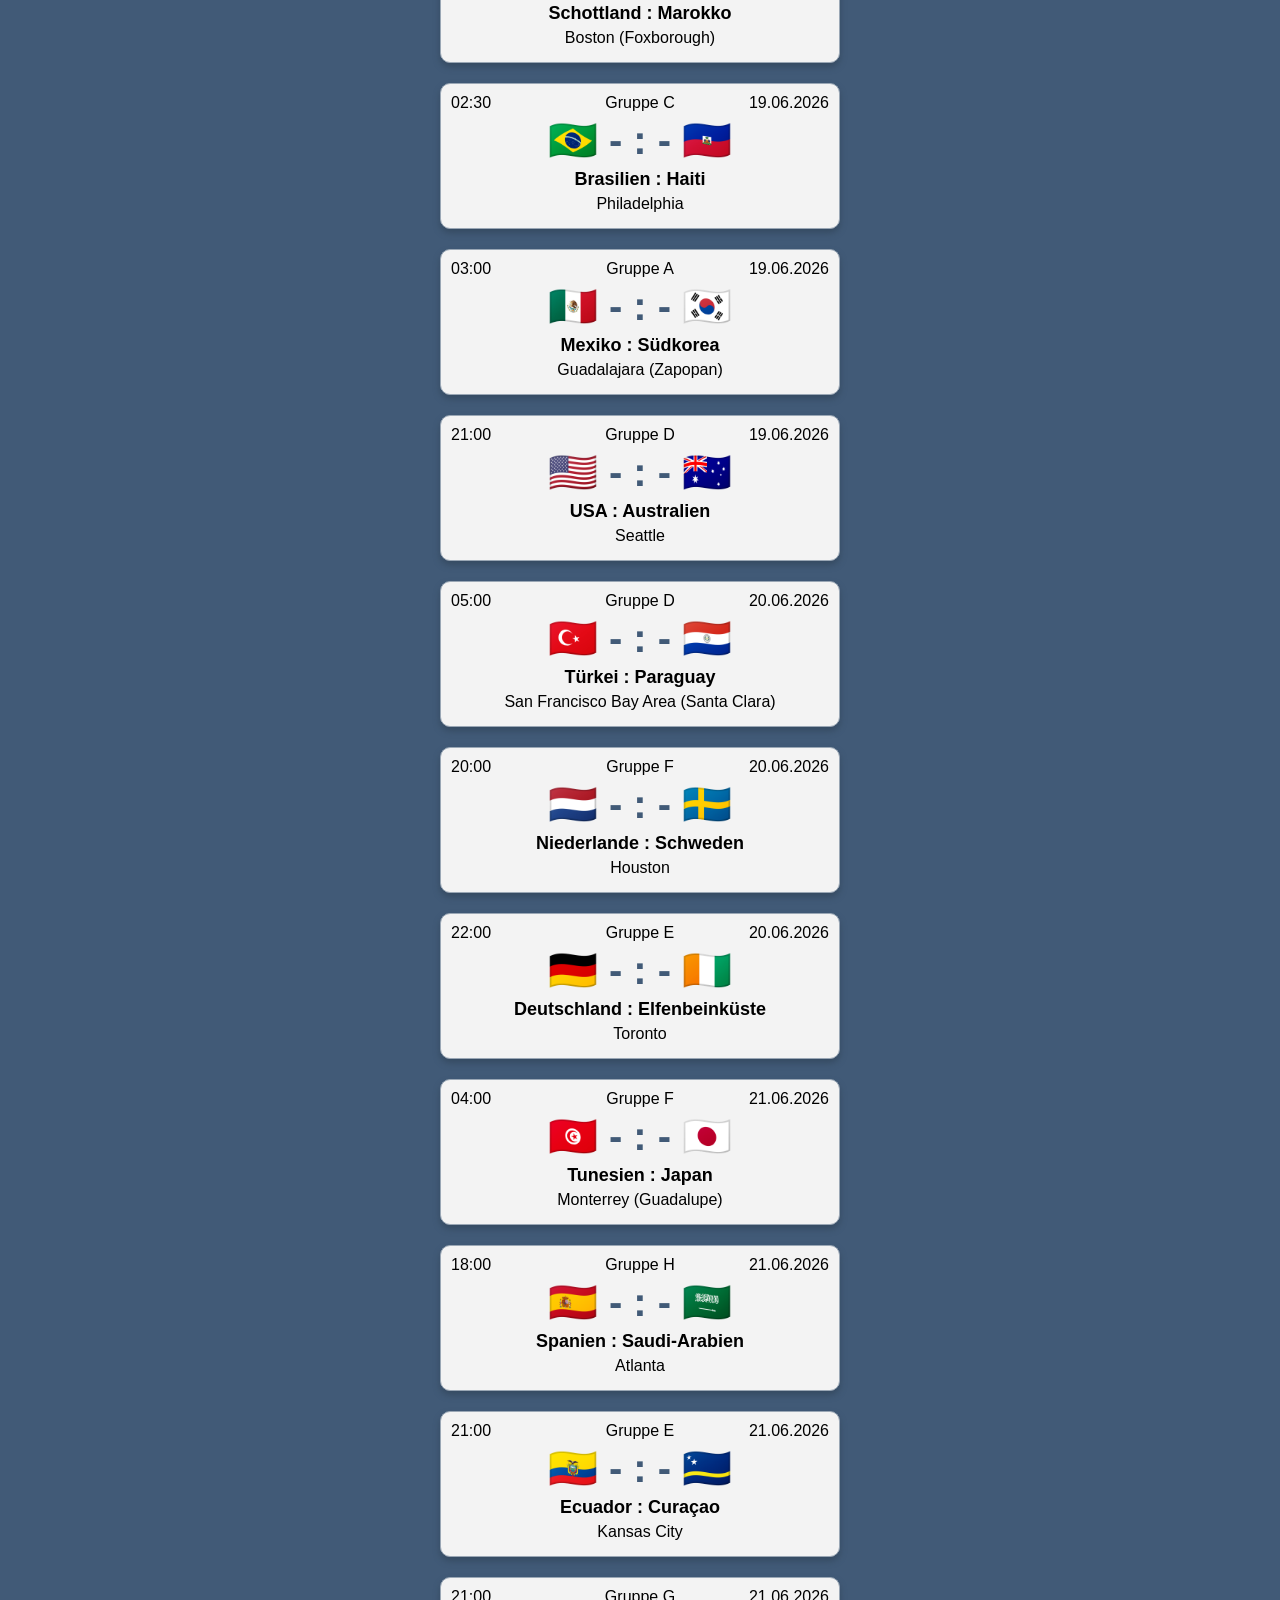
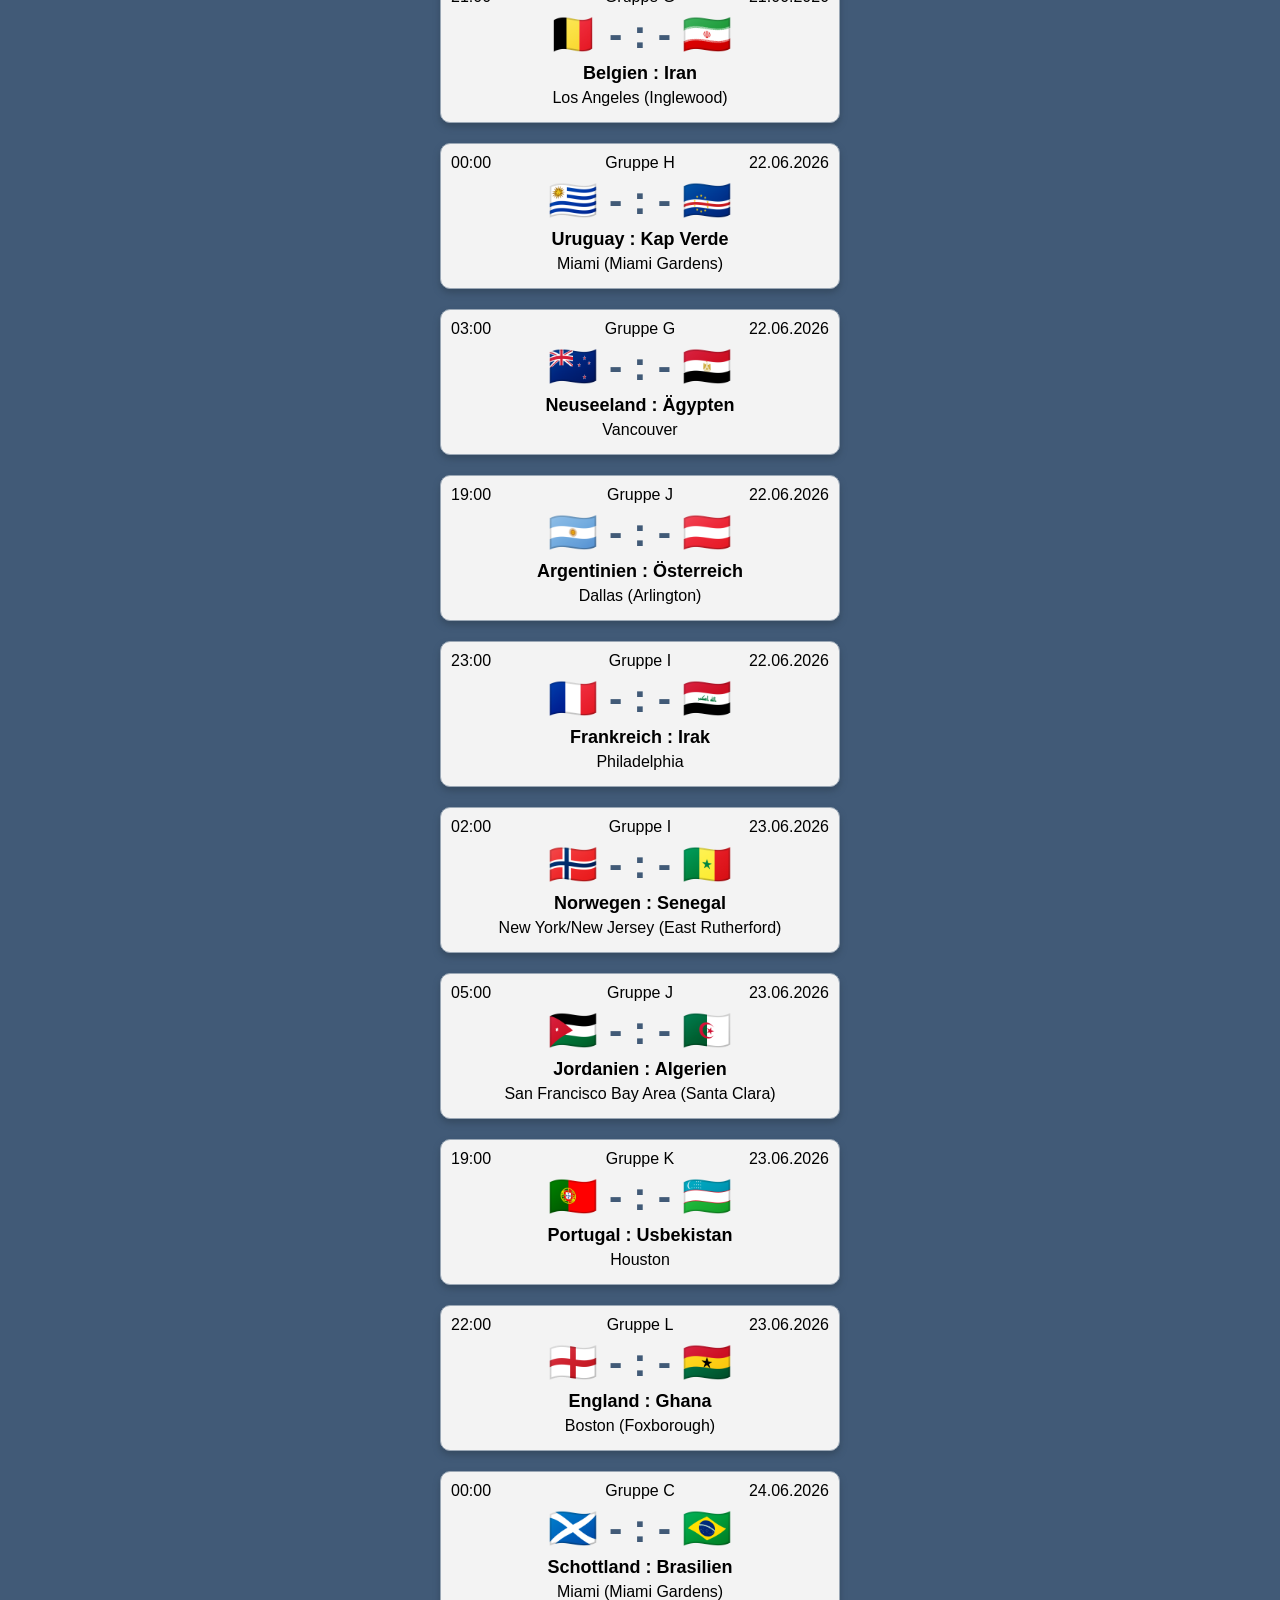
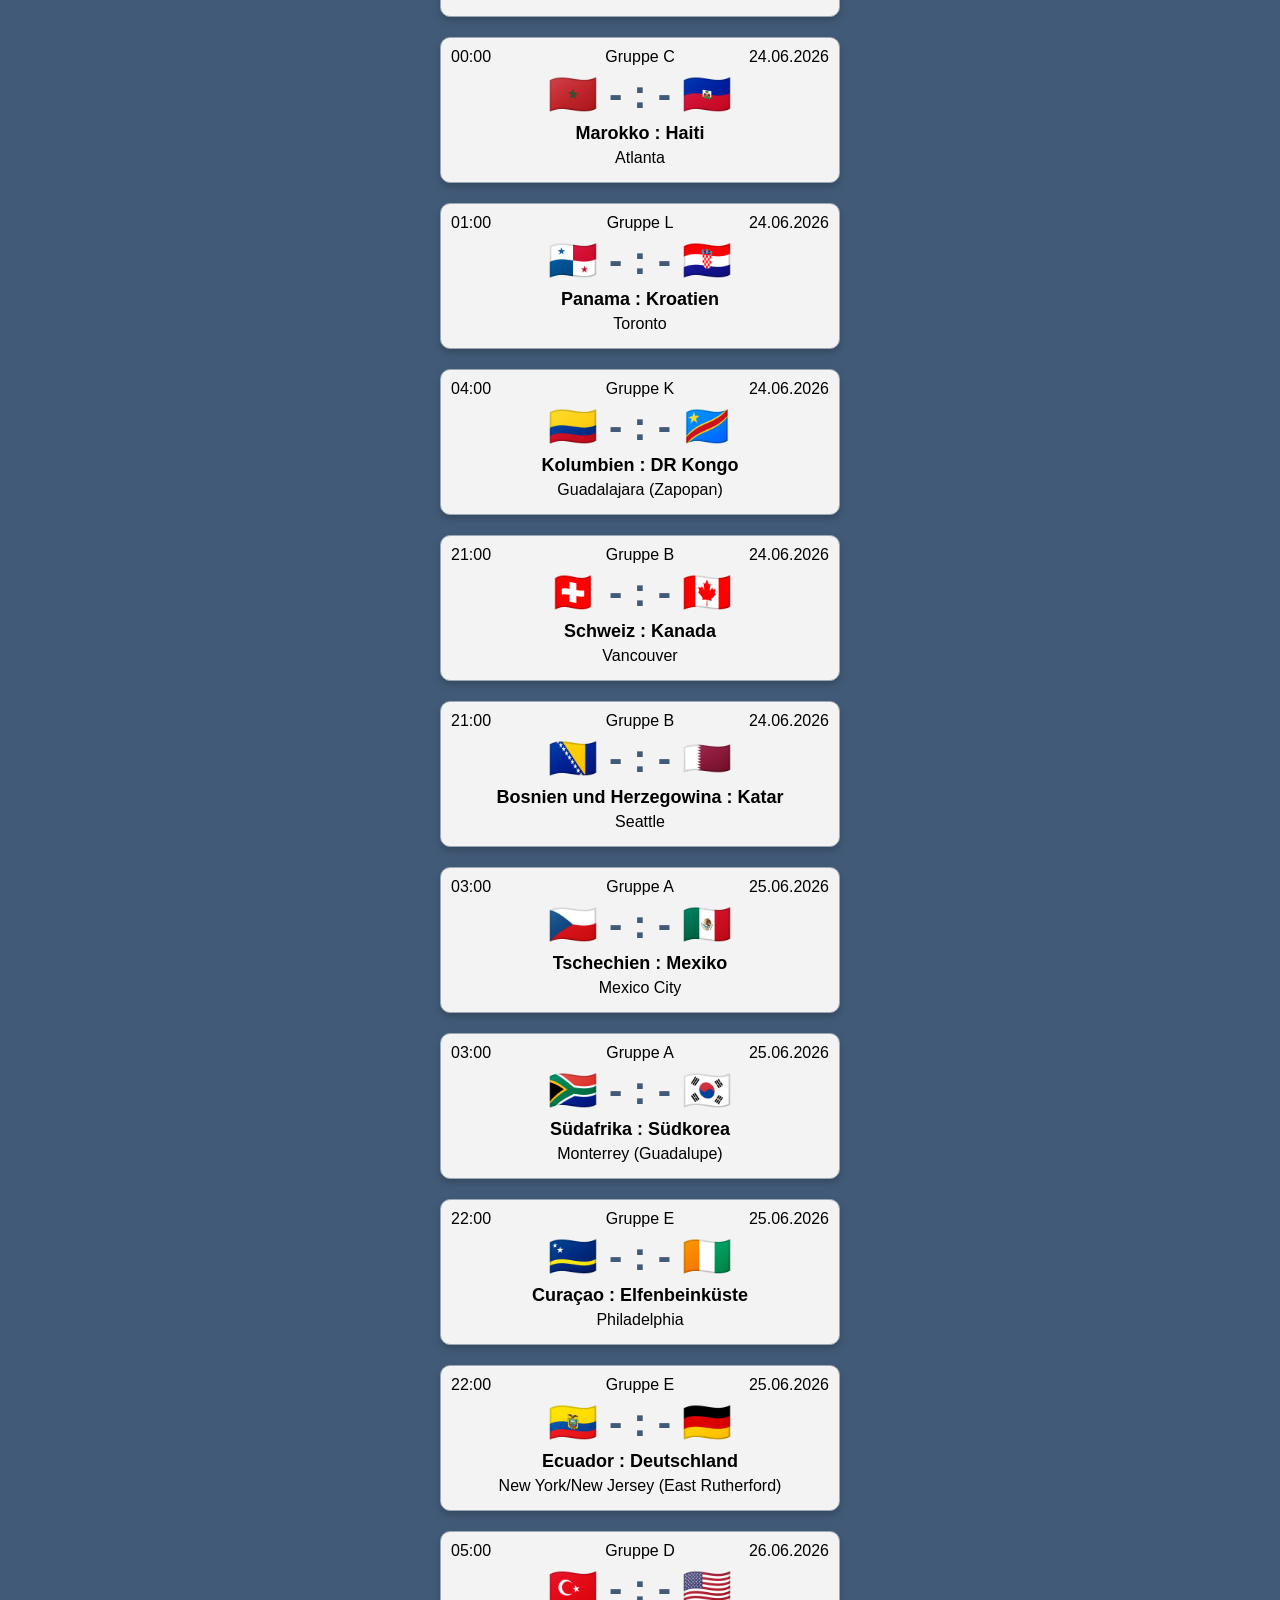
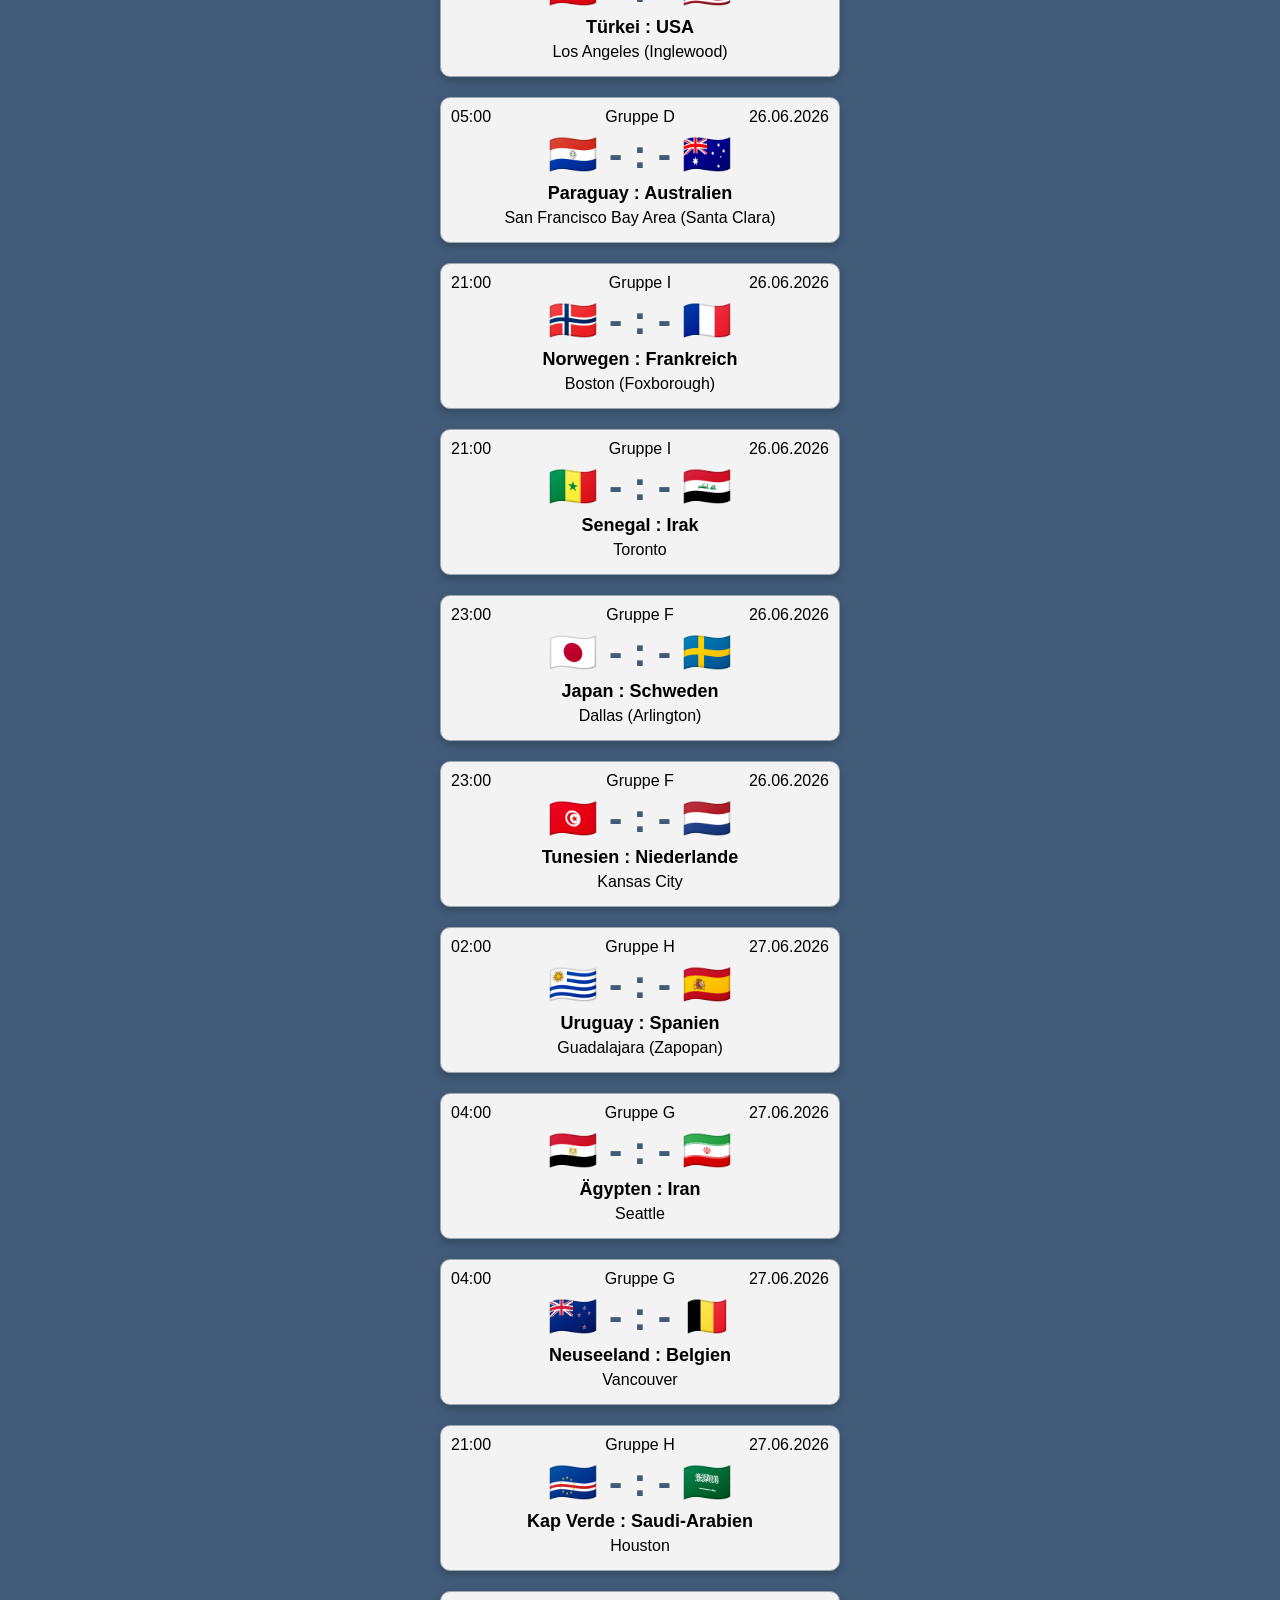
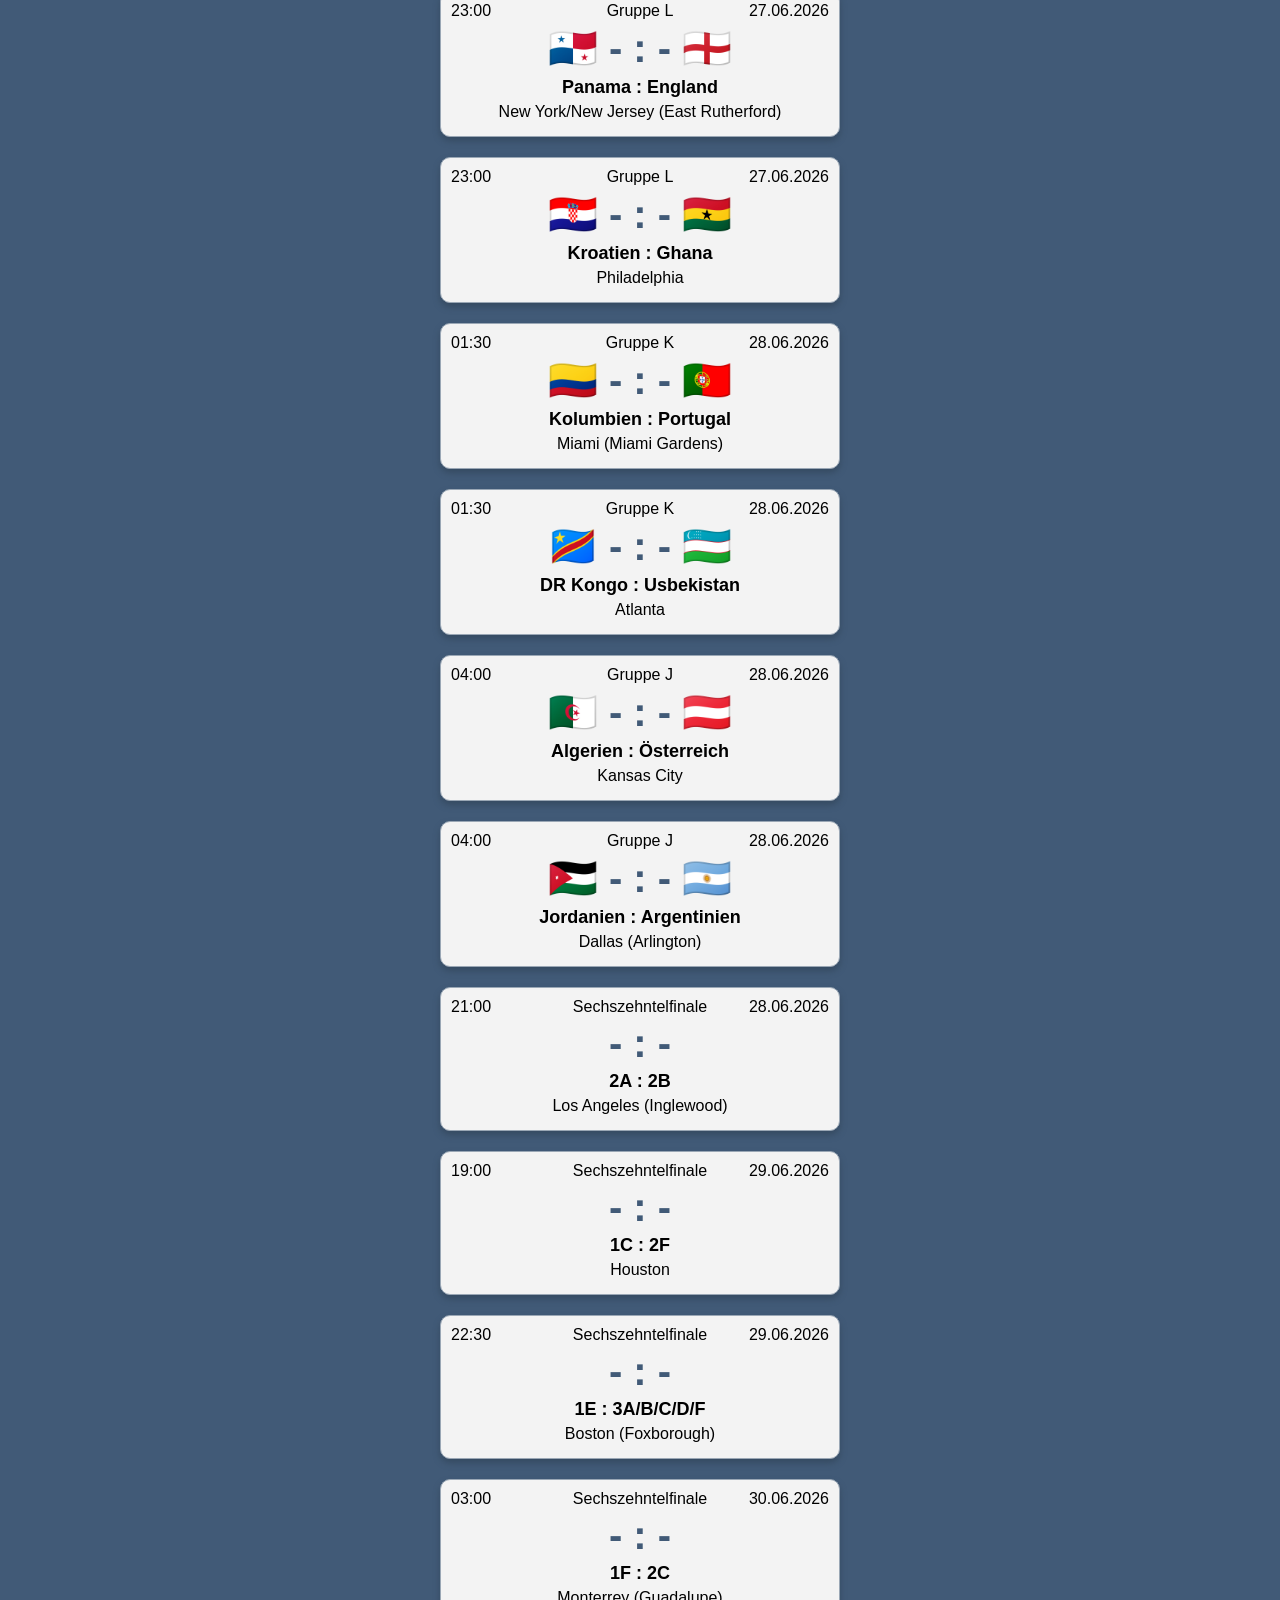
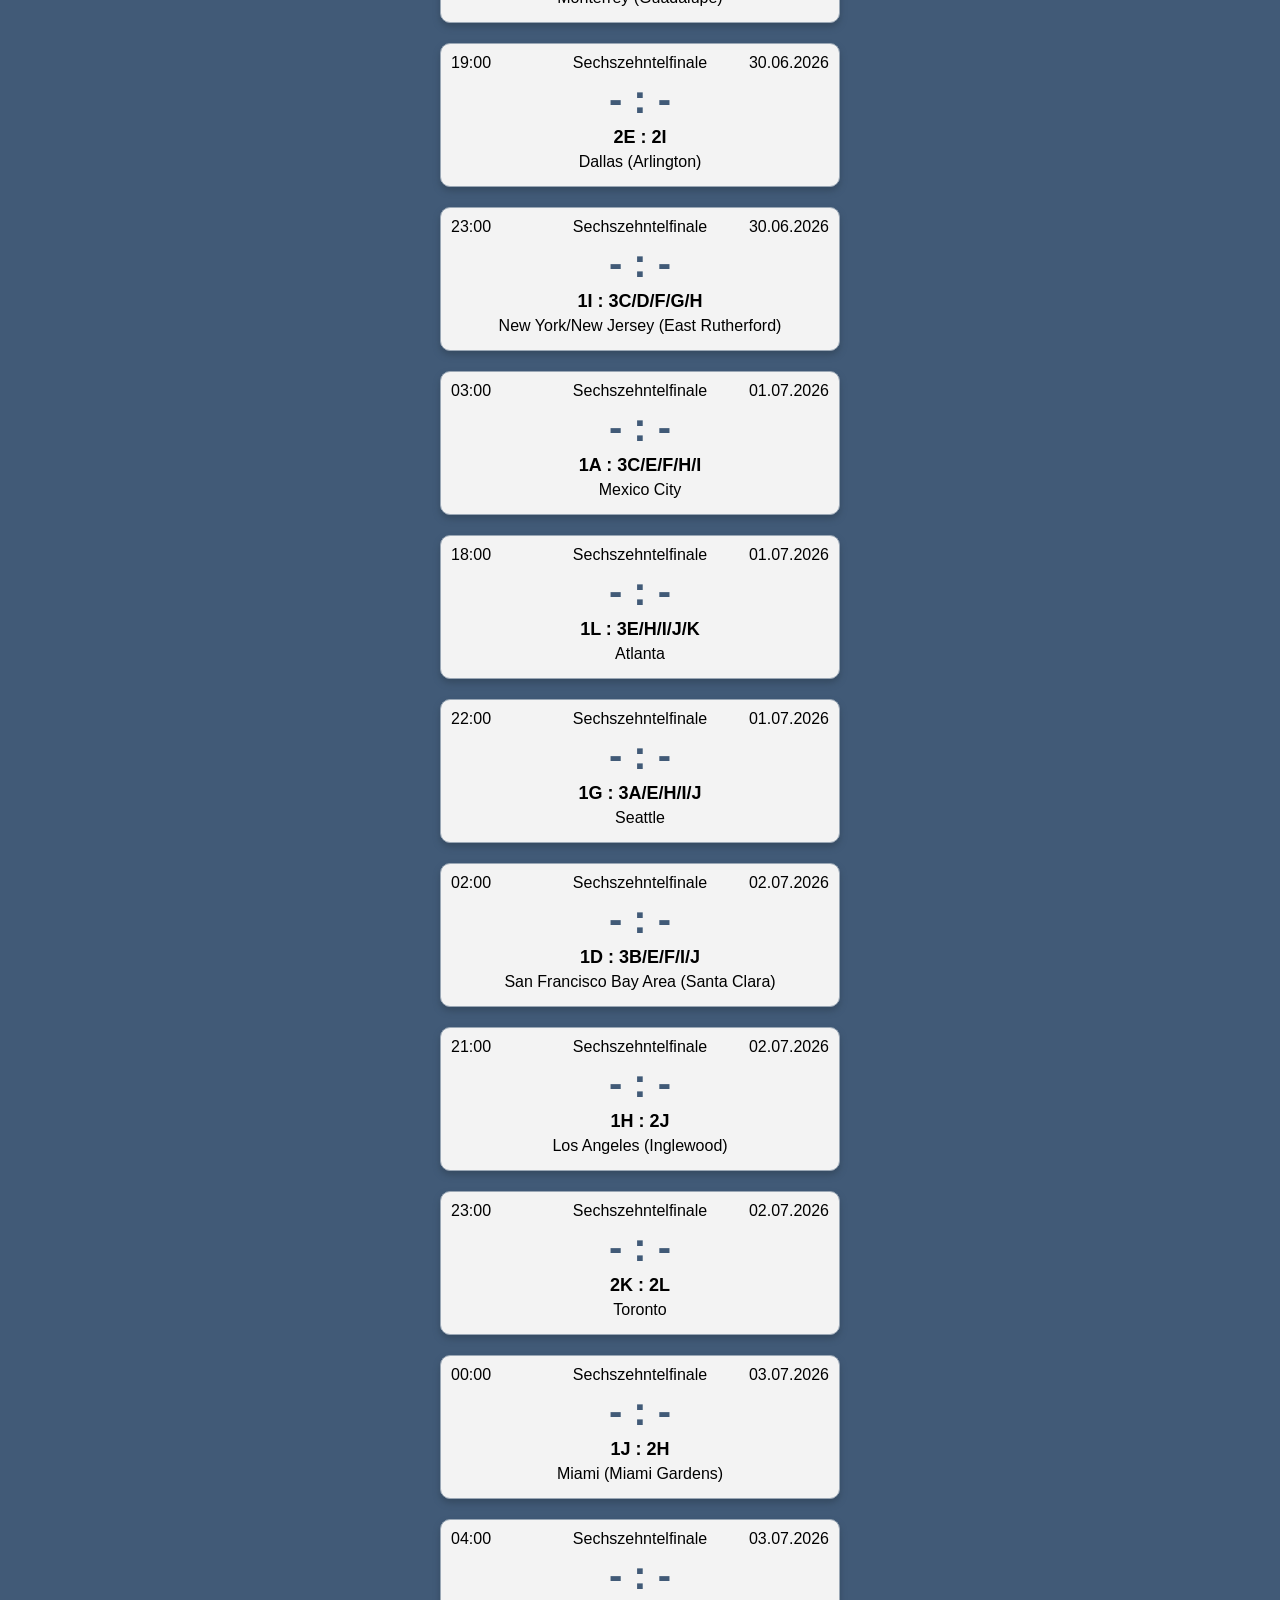
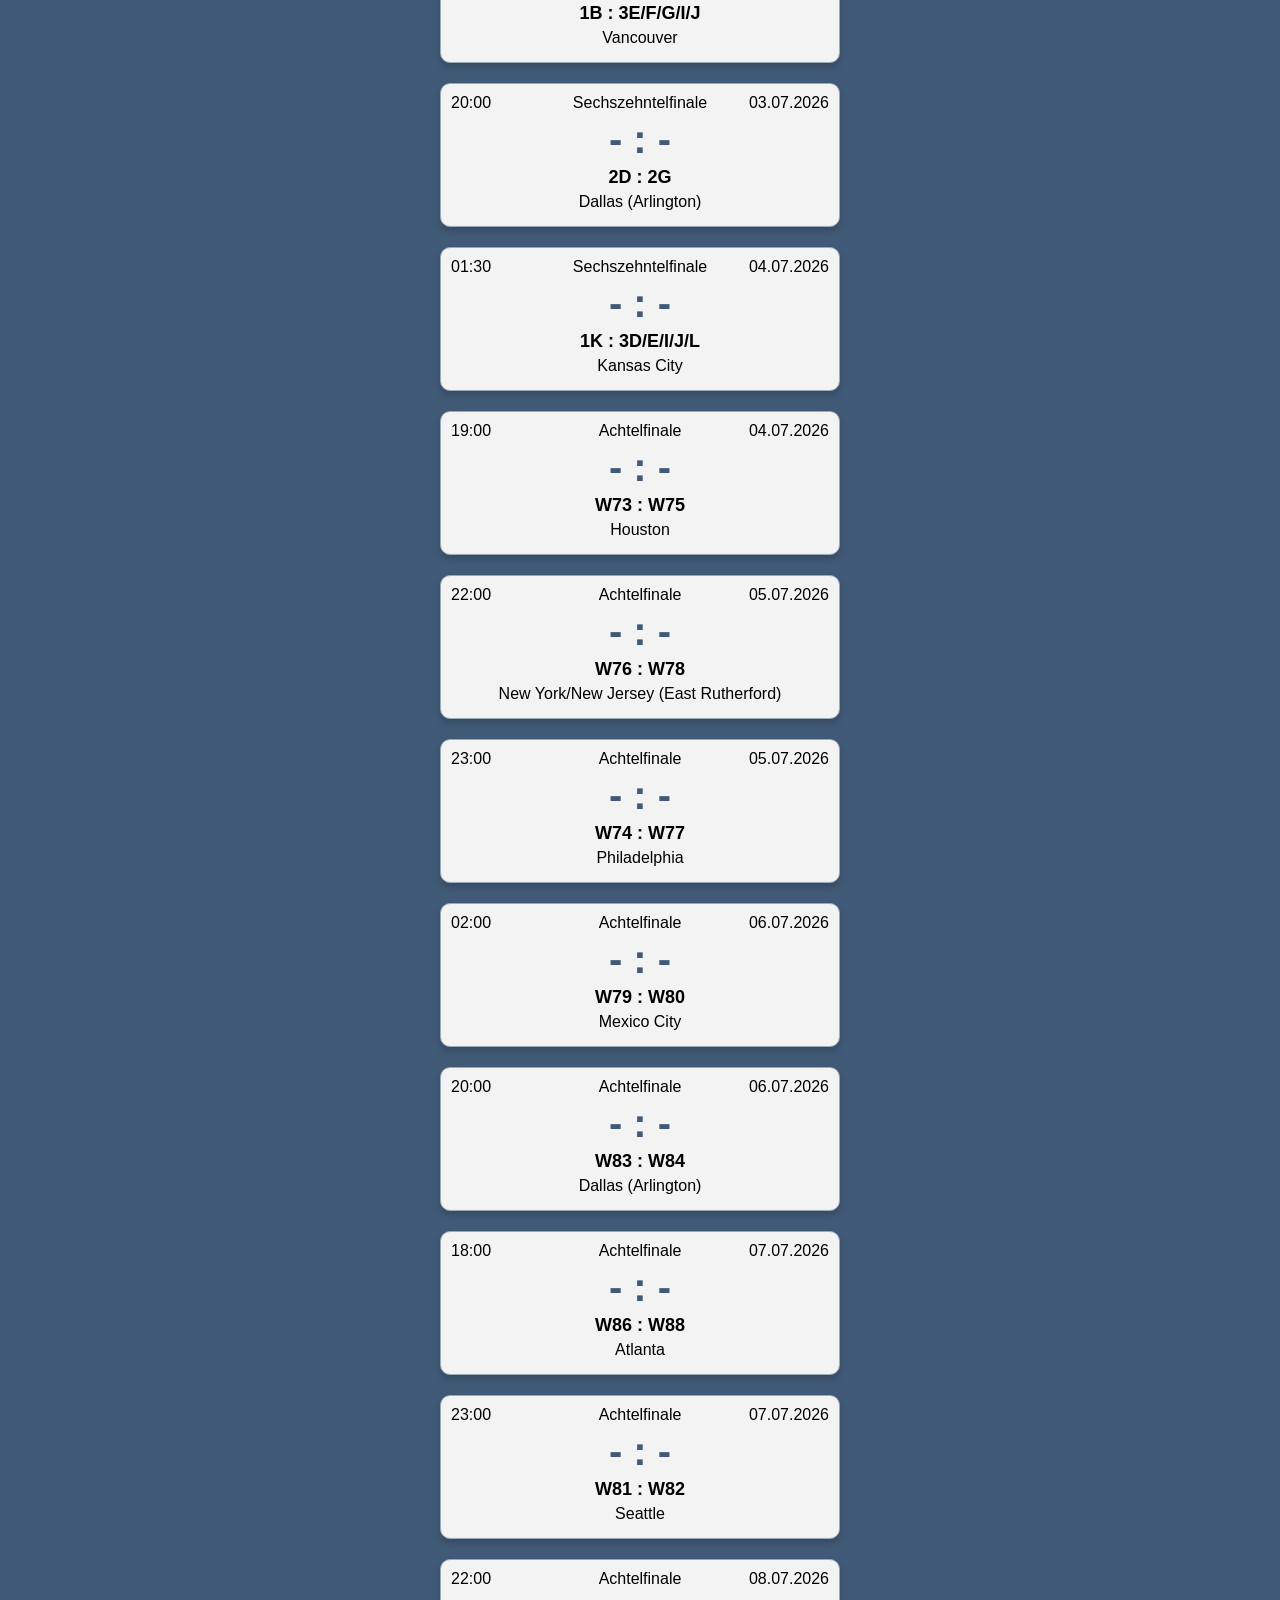
==== commit 0c842607: "created subpages" ====
--- a/index.html
+++ b/index.html
@@ -6,17 +6,15 @@
     <meta charset="UTF-8" />
     <meta name="viewport" content="width=device-width, initial-scale=1.0" />
     <title>WM-Spielplan 2026</title>
-    <link rel="stylesheet" href="style.css" />
-    <script src="script.js" defer></script>
+    <link rel="stylesheet" href="./assets/style.css" />
+    <script src="./assets/script.js" defer></script>
   </head>
   <body>
     <header>
       <h1>WM-Spielplan 2026</h1>
       <div id="quicklinks">
-        <a id="table-link" class="quicklink" href="https://monkeytype.com/"
-          >Tabelle</a
-        >
-        <a id="devPage-link" class="quicklink" href="">Ergebnisse eintragen</a>
+        <a id="table-link" href="./table/index.html">Tabelle</a>
+        <a id="devPage-link" onclick="reqDevPage()"> Ergebnisse eintragen </a>
       </div>
       <input id="search-input" type="text" placeholder="Spiel suchen" />
     </header>
--- a/assets/style.css
+++ b/assets/style.css
@@ -0,0 +1,149 @@
+:root {
+  --color-background: #415a77;
+  --color-fill: #f3f3f3;
+  --color-shadow: #364b62;
+  --color-primary: #415a77;
+  --color-secondary: #f3f3f3;
+  --color-border: #9aa7b5;
+  --color-text: #000000;
+}
+
+* {
+  box-sizing: border-box;
+}
+
+input::placeholder {
+  color: var(--color-border);
+}
+input:focus {
+  outline: none;
+}
+
+body {
+  margin: 0;
+  min-height: 100vh;
+  background-color: var(--color-background);
+  display: flex;
+  align-items: center;
+  flex-direction: column;
+  text-align: center;
+  font-family: "Arial", sans-serif;
+  color: var(--color-text);
+}
+
+header {
+  position: fixed;
+  top: 0;
+  left: 50%;
+  transform: translateX(-50%);
+  width: 100%;
+  max-width: 500px;
+  z-index: 1000;
+  padding-top: 10px;
+  padding-bottom: 20px;
+  background: linear-gradient(
+    to bottom,
+    var(--color-background) 0%,
+    var(--color-background) 85%,
+    rgba(65, 90, 119, 0) 100%
+  );
+}
+
+main {
+  margin-top: 215px;
+}
+
+body h1 {
+  margin: 20px 0;
+  font-size: 36px;
+  color: var(--color-secondary);
+  text-shadow: 0 4px 6px var(--color-shadow);
+}
+
+#quicklinks {
+  width: 400px;
+  margin: 0 auto 20px auto;
+  display: flex;
+  gap: 20px;
+}
+
+#quicklinks a {
+  flex: 1;
+  display: flex;
+  justify-content: center;
+  align-items: center;
+  height: 40px;
+  font-size: 16px;
+  text-align: center;
+  text-decoration: none;
+  color: var(--color-text);
+  background-color: var(--color-fill);
+  box-shadow: 0 4px 6px var(--color-shadow);
+  border: 1px solid var(--color-border);
+  border-radius: 10px;
+}
+
+#search-input {
+  width: 400px;
+  height: 40px;
+  padding: 10px;
+  margin: 0 0 20px 0;
+  font-size: 16px;
+  text-align: center;
+  background-color: var(--color-fill);
+  box-shadow: 0 4px 6px var(--color-shadow);
+  border: 1px solid var(--color-border);
+  border-radius: 10px;
+}
+.match-card {
+  background-color: var(--color-fill);
+  width: 400px;
+  padding: 10px;
+  margin: 20px;
+  box-shadow: 0 4px 6px var(--color-shadow);
+  border: 1px solid var(--color-border);
+  border-radius: 10px;
+}
+
+.match-card h2 {
+  margin: 5px 0;
+  font-size: 40px;
+  color: var(--color-primary);
+}
+
+.match-card h4 {
+  margin: 5px 0;
+  font-size: 18px;
+}
+
+.match-card p {
+  margin: 5px 0;
+  font-size: 16px;
+}
+
+.card-header {
+  position: relative;
+  display: flex;
+  justify-content: space-between;
+  align-items: center;
+}
+
+.time {
+  justify-content: left;
+}
+
+.round {
+  position: absolute;
+  left: 50%;
+  transform: translateX(-50%);
+}
+
+.date {
+  justify-content: right;
+}
+
+.teams {
+  margin: 5px 0;
+  font-size: 18px;
+  font-weight: bold;
+}
